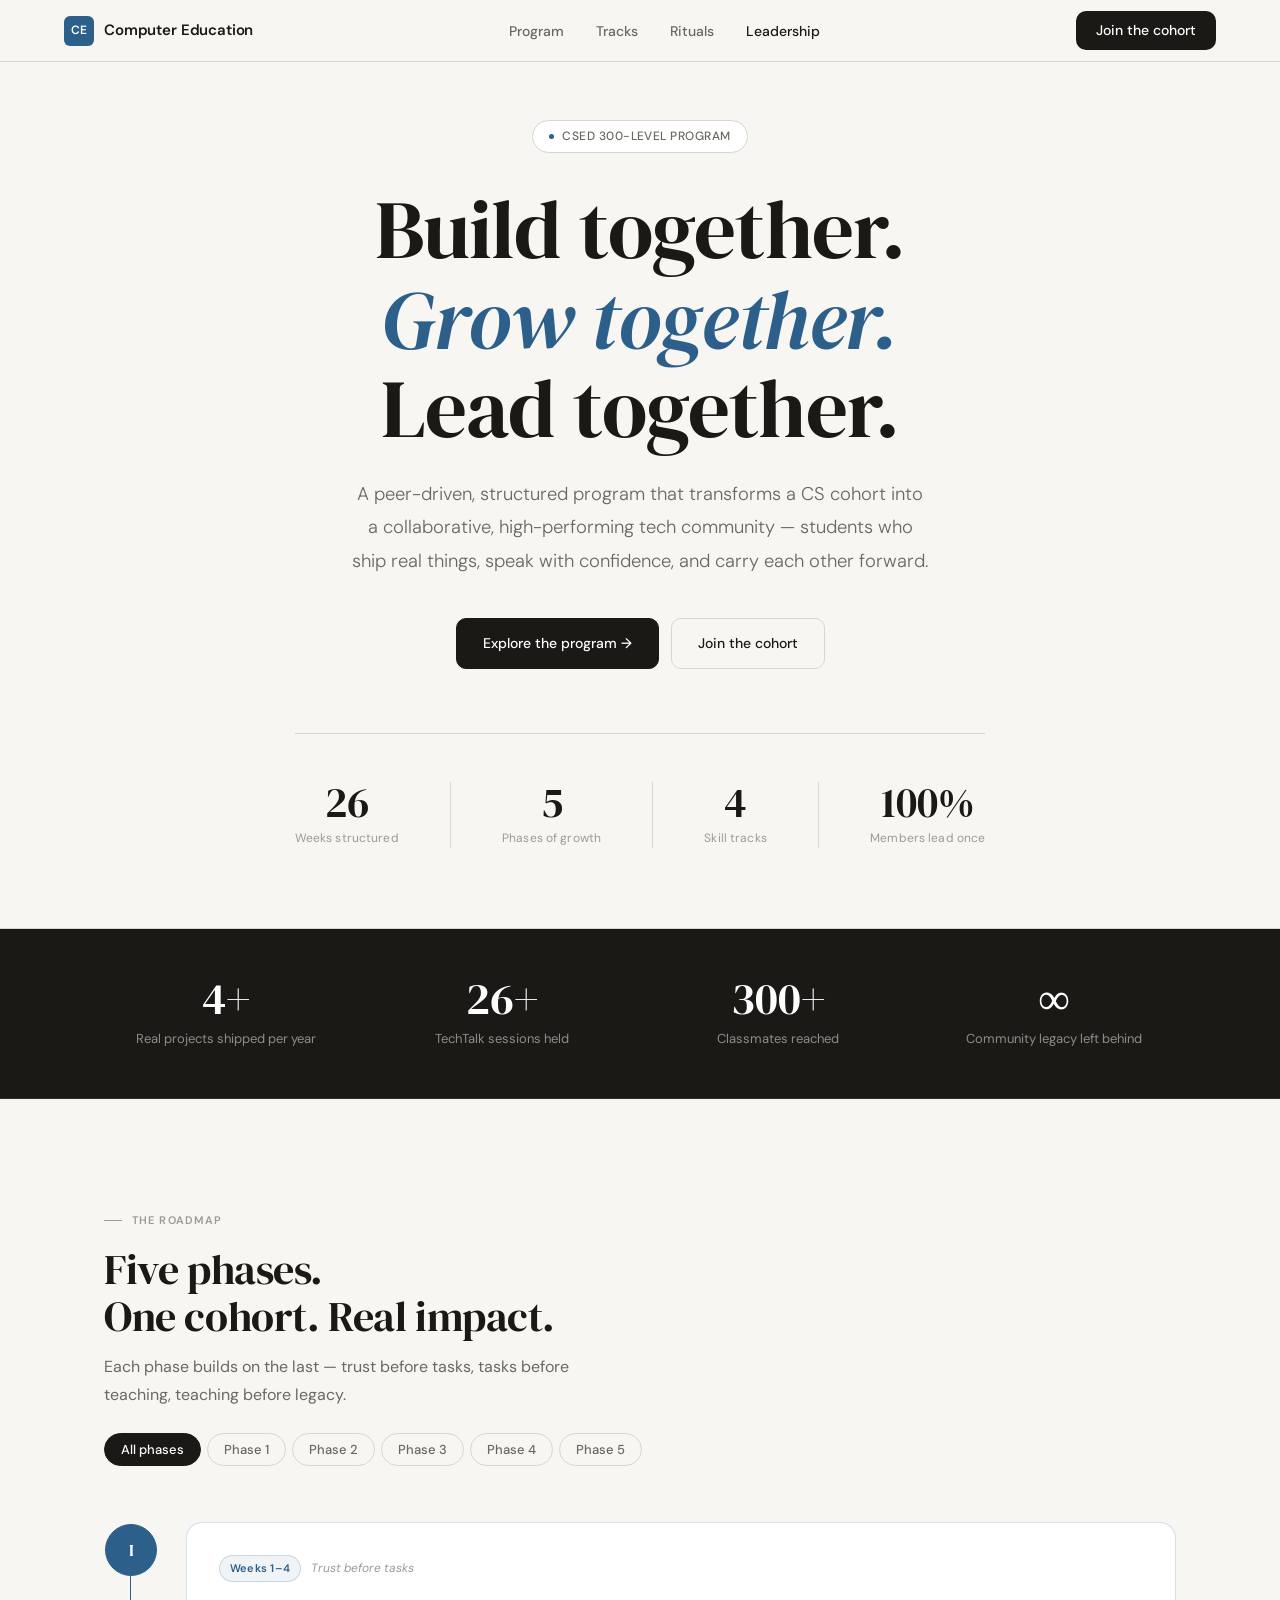
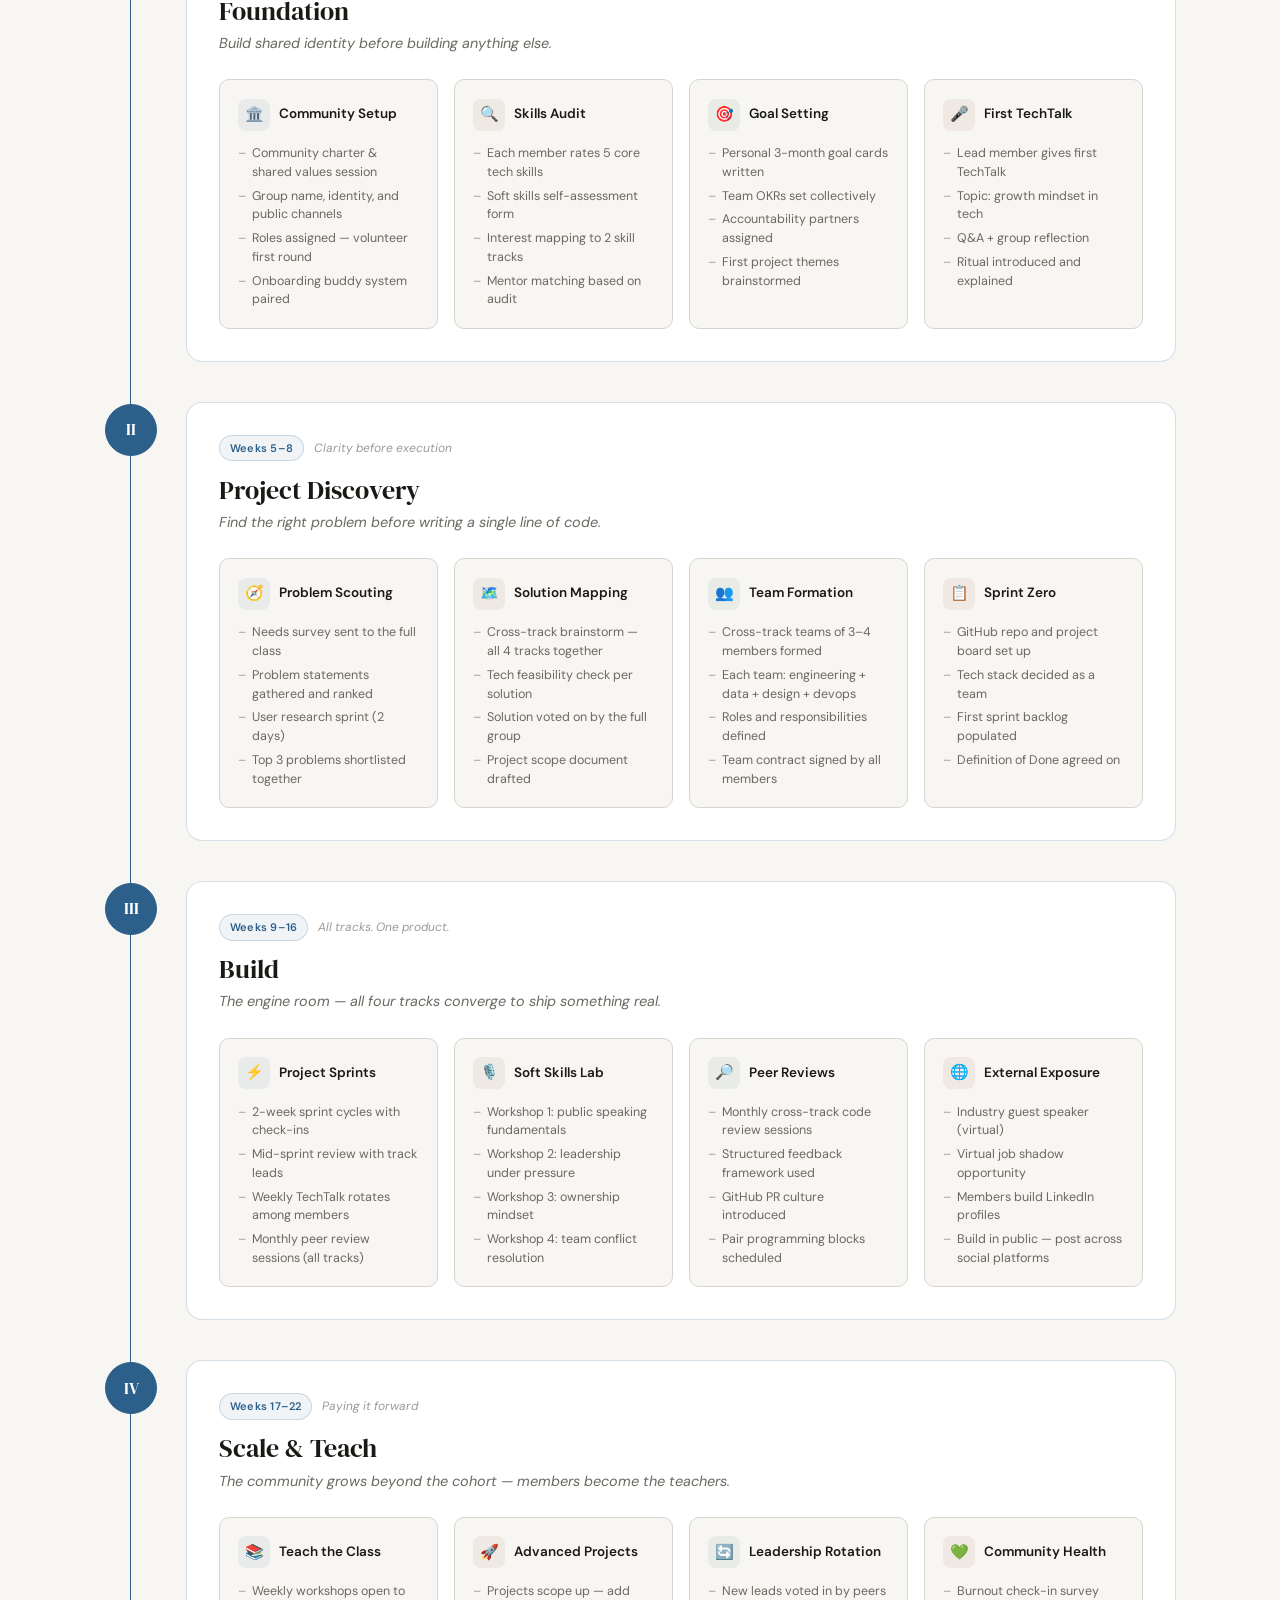
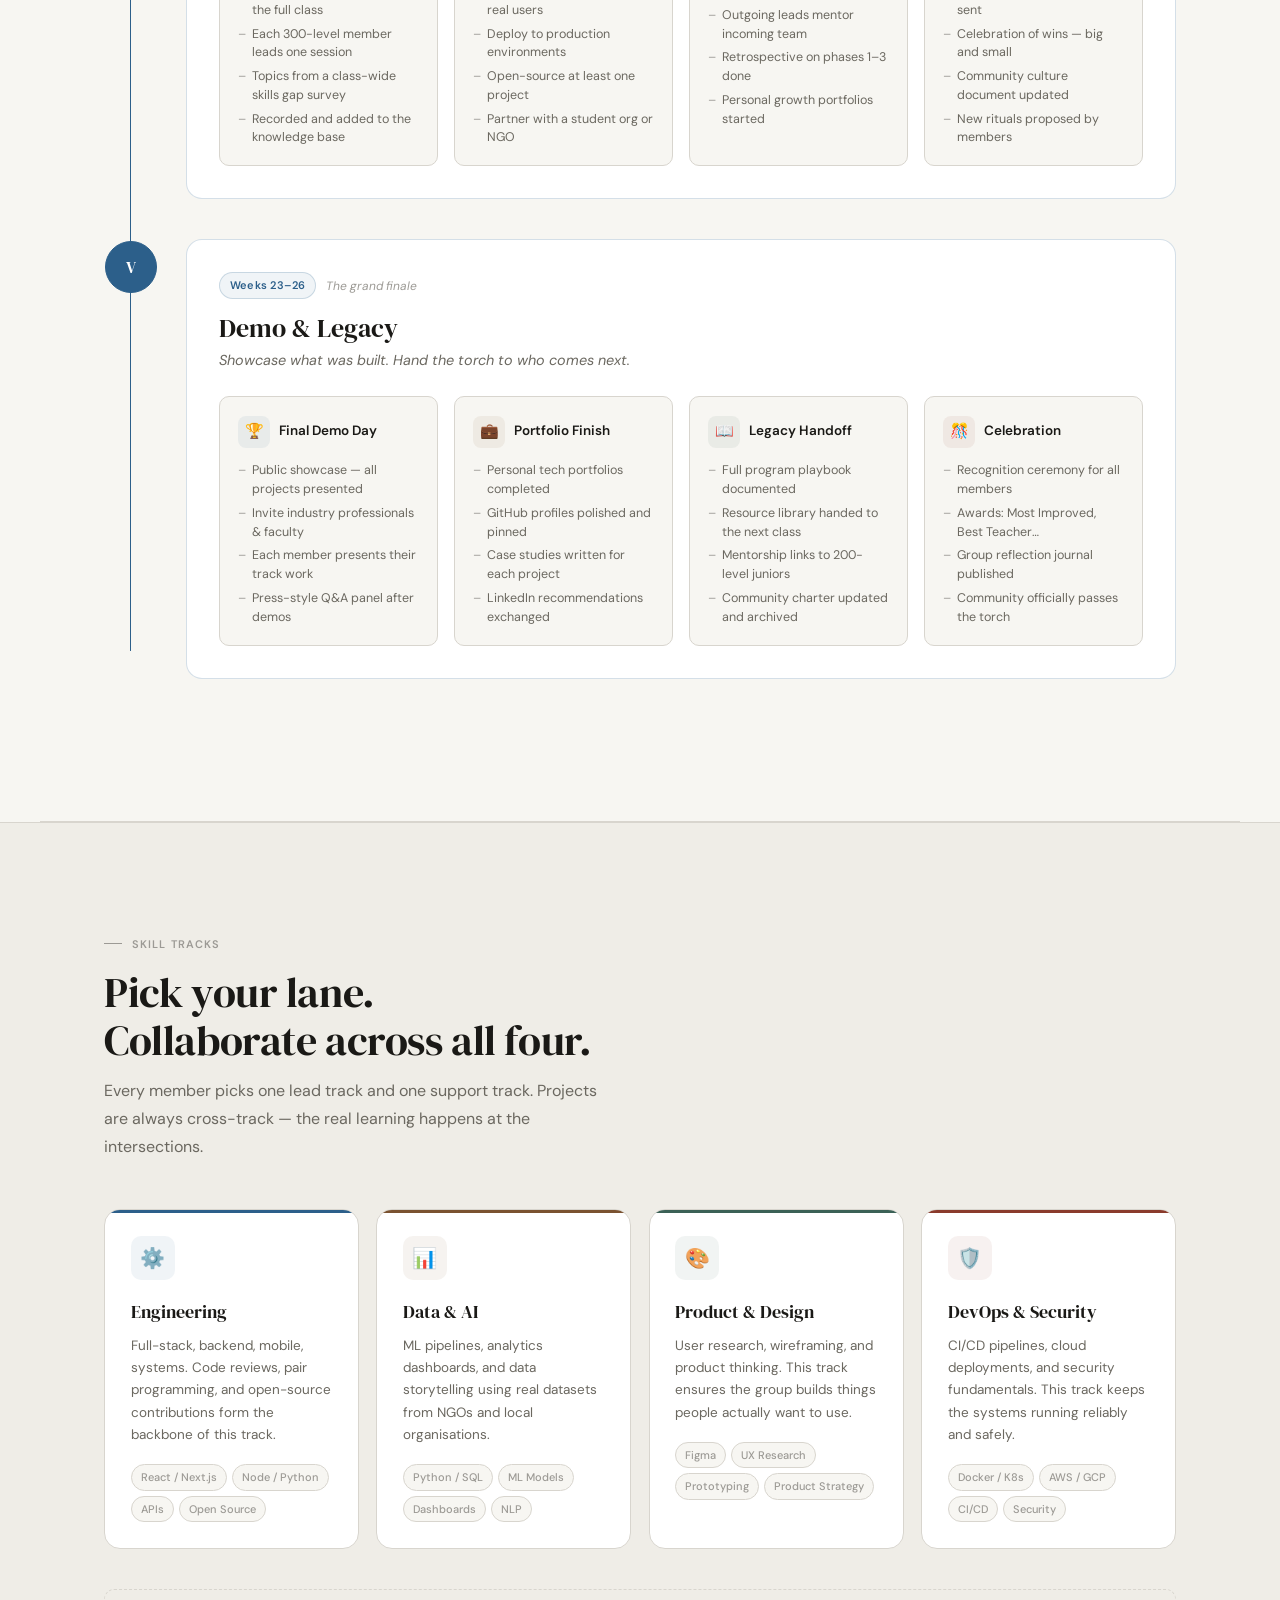
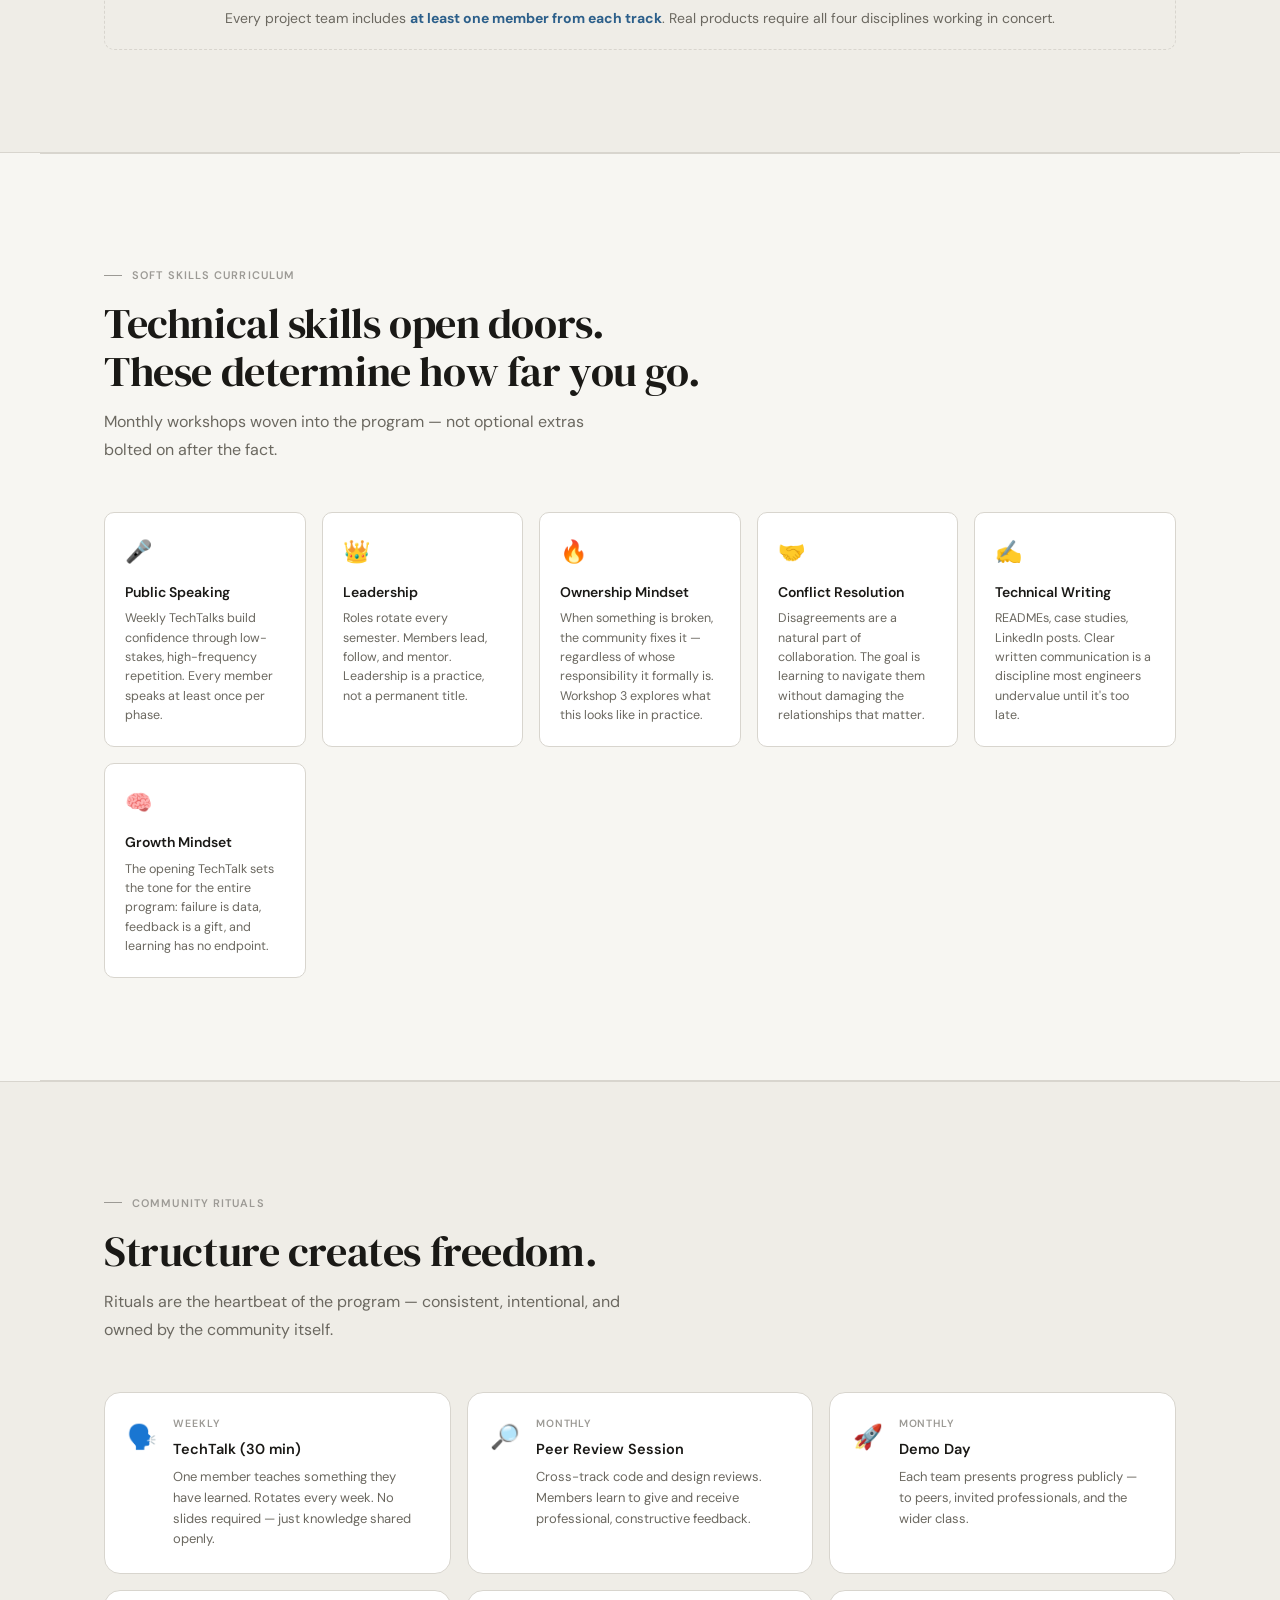
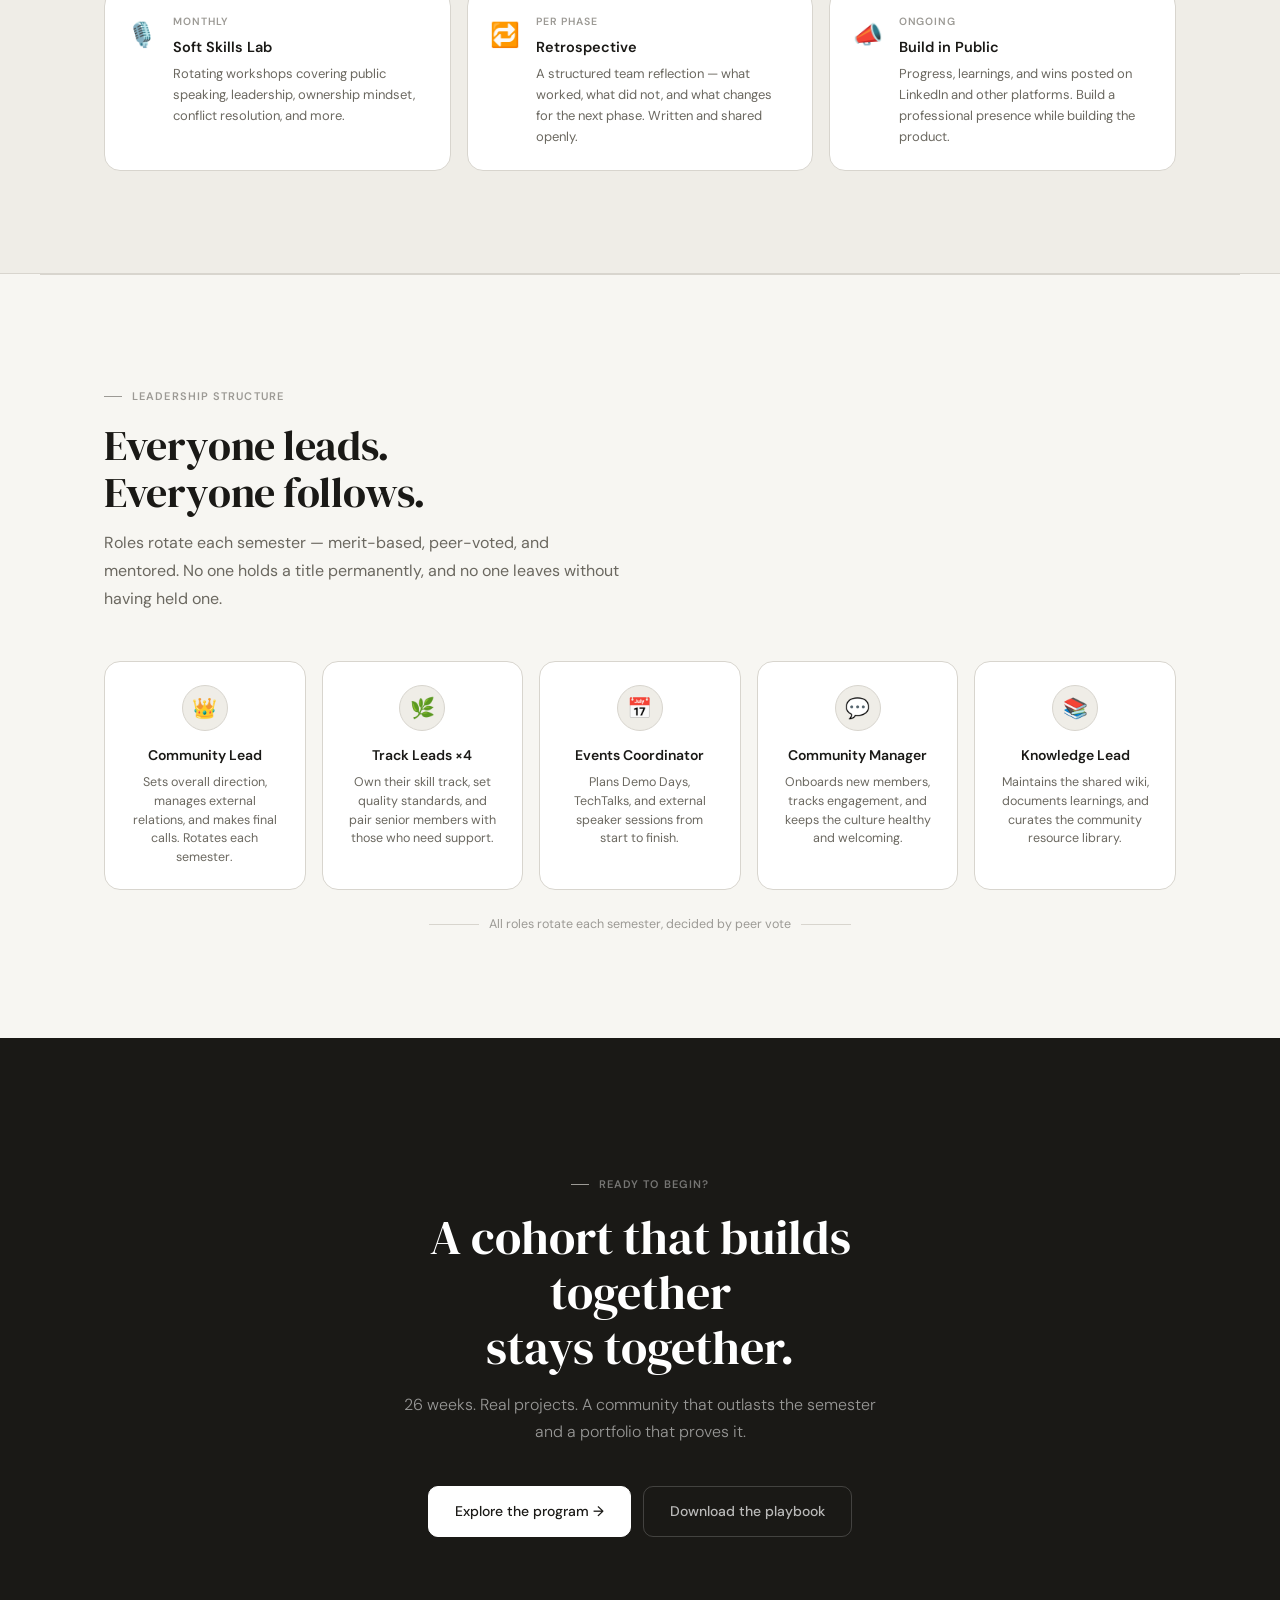
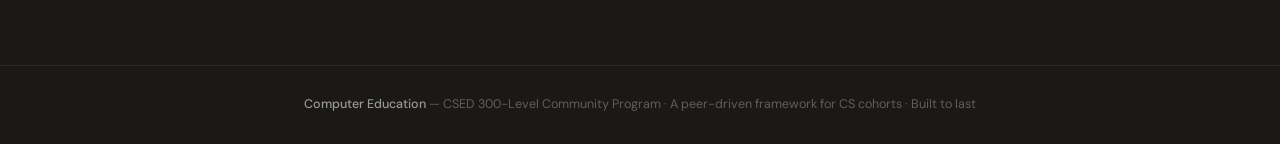
==== index.html @ cc79dbee "Initial Commit" ====
<!DOCTYPE html>
<html lang="en">
<head>
<meta charset="UTF-8"/>
<meta name="viewport" content="width=device-width, initial-scale=1.0"/>
<title>Computer Education — CSED Community Builder Program</title>
<link rel="preconnect" href="https://fonts.googleapis.com"/>
<link rel="preconnect" href="https://fonts.gstatic.com" crossorigin/>
<link href="https://fonts.googleapis.com/css2?family=DM+Sans:ital,wght@0,300;0,400;0,500;0,600;1,300&family=DM+Serif+Display:ital@0;1&display=swap" rel="stylesheet"/>
<style>
  :root {
    --bg:        #F7F6F2;
    --bg-2:      #EFEDE7;
    --bg-3:      #E8E5DE;
    --surface:   #FFFFFF;
    --ink:       #1A1916;
    --ink-2:     #3D3B36;
    --ink-3:     #6B6860;
    --ink-4:     #9C9A95;
    --rule:      #D8D5CE;
    --accent:    #2C5F8A;
    --accent-2:  #1D4268;
    --accent-bg: rgba(44,95,138,0.07);
    --accent-bd: rgba(44,95,138,0.2);
    --warm:      #7A5230;
    --warm-bg:   rgba(122,82,48,0.07);
    --sage:      #3B6156;
    --sage-bg:   rgba(59,97,86,0.07);
    --rust:      #8A3B2C;
    --rust-bg:   rgba(138,59,44,0.07);
    --radius:    10px;
    --radius-lg: 16px;
  }

  *, *::before, *::after { box-sizing: border-box; margin: 0; padding: 0; }
  html { scroll-behavior: smooth; }

  body {
    background: var(--bg);
    color: var(--ink);
    font-family: 'DM Sans', sans-serif;
    font-size: 16px;
    line-height: 1.7;
    -webkit-font-smoothing: antialiased;
    overflow-x: hidden;
  }

  h1,h2,h3,h4 { font-family: 'DM Serif Display', serif; font-weight: 400; line-height: 1.15; }

  /* ─── NAV ─── */
  nav {
    position: fixed;
    top: 0; left: 0; right: 0;
    z-index: 100;
    background: rgba(247,246,242,0.92);
    backdrop-filter: blur(12px);
    -webkit-backdrop-filter: blur(12px);
    border-bottom: 1px solid var(--rule);
    padding: 0 clamp(1.5rem,5vw,4rem);
    height: 62px;
    display: flex;
    align-items: center;
    justify-content: space-between;
  }

  .nav-logo {
    display: flex;
    align-items: center;
    gap: 10px;
    text-decoration: none;
  }

  .nav-logo-mark {
    width: 30px; height: 30px;
    background: var(--accent);
    border-radius: 6px;
    display: flex;
    align-items: center;
    justify-content: center;
    font-family: 'DM Sans', sans-serif;
    font-size: 12px;
    font-weight: 600;
    color: #fff;
    letter-spacing: 0.02em;
  }

  .nav-logo-text {
    font-family: 'DM Sans', sans-serif;
    font-size: 15px;
    font-weight: 600;
    color: var(--ink);
    letter-spacing: -0.01em;
  }

  .nav-links {
    display: flex;
    gap: 2rem;
    list-style: none;
  }

  .nav-links a {
    color: var(--ink-3);
    text-decoration: none;
    font-size: 14px;
    font-weight: 500;
    transition: color 0.15s;
  }

  .nav-links a:hover { color: var(--ink); }

  .nav-cta {
    background: var(--ink);
    color: #fff;
    padding: 8px 20px;
    border-radius: var(--radius);
    font-size: 14px;
    font-weight: 500;
    text-decoration: none;
    transition: background 0.15s;
  }

  .nav-cta:hover { background: var(--accent); }

  .nav-hamburger {
    display: none;
    flex-direction: column;
    gap: 5px;
    cursor: pointer;
    padding: 4px;
  }

  .nav-hamburger span {
    display: block;
    width: 22px;
    height: 1.5px;
    background: var(--ink-3);
    border-radius: 2px;
    transition: all 0.2s;
  }

  /* ─── MOBILE MENU ─── */
  .mobile-menu {
    display: none;
    position: fixed;
    inset: 62px 0 0;
    background: var(--bg);
    z-index: 99;
    padding: 2rem clamp(1.5rem,5vw,4rem);
    flex-direction: column;
    gap: 0;
    border-top: 1px solid var(--rule);
  }

  .mobile-menu.open { display: flex; }

  .mobile-menu a {
    color: var(--ink);
    text-decoration: none;
    font-size: 1.15rem;
    font-weight: 500;
    border-bottom: 1px solid var(--rule);
    padding: 1.1rem 0;
  }

  /* ─── HERO ─── */
  .hero {
    min-height: 100svh;
    display: flex;
    align-items: center;
    justify-content: center;
    padding: 120px clamp(1.5rem,5vw,4rem) 80px;
    border-bottom: 1px solid var(--rule);
    position: relative;
  }

  .hero-inner {
    max-width: 800px;
    text-align: center;
  }

  .hero-eyebrow {
    display: inline-flex;
    align-items: center;
    gap: 8px;
    border: 1px solid var(--rule);
    border-radius: 100px;
    padding: 5px 16px;
    font-size: 12px;
    font-weight: 500;
    color: var(--ink-3);
    margin-bottom: 2rem;
    letter-spacing: 0.04em;
    text-transform: uppercase;
    background: var(--surface);
  }

  .hero-eyebrow-dot {
    width: 5px; height: 5px;
    border-radius: 50%;
    background: var(--accent);
    animation: blink 2.4s ease-in-out infinite;
  }

  @keyframes blink {
    0%,100% { opacity:1; } 50% { opacity:0.3; }
  }

  .hero h1 {
    font-size: clamp(2.8rem,7vw,5.2rem);
    letter-spacing: -0.01em;
    margin-bottom: 1.5rem;
    color: var(--ink);
    line-height: 1.08;
  }

  .hero h1 em {
    font-style: italic;
    color: var(--accent);
  }

  .hero-sub {
    font-size: clamp(1rem,2vw,1.15rem);
    color: var(--ink-3);
    max-width: 580px;
    margin: 0 auto 2.5rem;
    font-weight: 300;
    line-height: 1.8;
  }

  .hero-actions {
    display: flex;
    gap: 12px;
    justify-content: center;
    flex-wrap: wrap;
  }

  .btn-primary {
    background: var(--ink);
    color: #fff;
    padding: 13px 26px;
    border-radius: var(--radius);
    font-size: 14px;
    font-weight: 500;
    text-decoration: none;
    border: 1px solid var(--ink);
    cursor: pointer;
    transition: all 0.15s;
    display: inline-flex;
    align-items: center;
    gap: 6px;
  }

  .btn-primary:hover { background: var(--accent); border-color: var(--accent); }

  .btn-secondary {
    background: transparent;
    color: var(--ink);
    padding: 13px 26px;
    border-radius: var(--radius);
    font-size: 14px;
    font-weight: 500;
    text-decoration: none;
    border: 1px solid var(--rule);
    cursor: pointer;
    transition: all 0.15s;
  }

  .btn-secondary:hover { border-color: var(--ink-3); background: var(--bg-2); }

  .hero-stats {
    display: flex;
    justify-content: center;
    gap: clamp(1.5rem,4vw,3.5rem);
    margin-top: 4rem;
    flex-wrap: wrap;
    padding-top: 3rem;
    border-top: 1px solid var(--rule);
  }

  .hero-stat .num {
    font-family: 'DM Serif Display', serif;
    font-size: clamp(1.8rem,4vw,2.6rem);
    color: var(--ink);
    line-height: 1;
  }

  .hero-stat .lbl {
    font-size: 12px;
    color: var(--ink-4);
    margin-top: 4px;
    letter-spacing: 0.01em;
  }

  .stat-divider {
    width: 1px;
    background: var(--rule);
    align-self: stretch;
  }

  /* ─── METRICS BAND ─── */
  .metrics-strip {
    background: var(--ink);
    border-bottom: 1px solid rgba(255,255,255,0.08);
  }

  .metrics-inner {
    max-width: 1200px;
    margin: 0 auto;
    padding: 3rem clamp(1.5rem,5vw,4rem);
    display: grid;
    grid-template-columns: repeat(auto-fit, minmax(160px,1fr));
    gap: 2rem;
    text-align: center;
  }

  .metric-num {
    font-family: 'DM Serif Display', serif;
    font-size: clamp(2rem,4vw,2.8rem);
    color: #fff;
    line-height: 1;
    margin-bottom: 6px;
  }

  .metric-lbl {
    font-size: 13px;
    color: rgba(255,255,255,0.5);
  }

  /* ─── SECTION ─── */
  section {
    position: relative;
    padding: clamp(4rem,8vw,6.5rem) clamp(1.5rem,5vw,4rem);
    max-width: 1200px;
    margin: 0 auto;
  }

  .section-label {
    display: inline-flex;
    align-items: center;
    gap: 10px;
    font-size: 11px;
    font-weight: 600;
    letter-spacing: 0.1em;
    text-transform: uppercase;
    color: var(--ink-4);
    margin-bottom: 1rem;
  }

  .section-label::before {
    content: '';
    display: block;
    width: 18px;
    height: 1px;
    background: var(--ink-4);
  }

  .section-title {
    font-size: clamp(1.8rem,4vw,2.6rem);
    color: var(--ink);
    margin-bottom: 0.75rem;
    letter-spacing: -0.01em;
  }

  .section-desc {
    font-size: 1rem;
    color: var(--ink-3);
    max-width: 520px;
    line-height: 1.75;
  }

  /* ─── PHASES ─── */
  .phases-header {
    display: flex;
    align-items: flex-end;
    justify-content: space-between;
    flex-wrap: wrap;
    gap: 1.5rem;
    margin-bottom: 3.5rem;
  }

  .phase-tabs {
    display: flex;
    gap: 6px;
    flex-wrap: wrap;
  }

  .phase-tab {
    padding: 7px 16px;
    border-radius: 100px;
    border: 1px solid var(--rule);
    background: transparent;
    color: var(--ink-3);
    font-family: 'DM Sans', sans-serif;
    font-size: 13px;
    font-weight: 500;
    cursor: pointer;
    transition: all 0.15s;
  }

  .phase-tab:hover { border-color: var(--ink-3); color: var(--ink); }

  .phase-tab.active {
    background: var(--ink);
    border-color: var(--ink);
    color: #fff;
  }

  /* Timeline */
  .timeline { position: relative; }

  .timeline-spine {
    position: absolute;
    left: 26px;
    top: 28px;
    bottom: 28px;
    width: 1px;
    background: var(--rule);
  }

  .timeline-spine-fill {
    position: absolute;
    top: 0; left: 0;
    width: 100%;
    background: var(--accent);
    border-radius: 1px;
    transition: height 0.5s ease;
  }

  .phase-block {
    display: grid;
    grid-template-columns: 54px 1fr;
    gap: 0 1.75rem;
    margin-bottom: 2.5rem;
    opacity: 0.35;
    transition: opacity 0.3s;
  }

  .phase-block.active { opacity: 1; }

  .phase-node {
    display: flex;
    flex-direction: column;
    align-items: center;
    padding-top: 2px;
  }

  .phase-dot {
    width: 52px; height: 52px;
    border-radius: 50%;
    background: var(--bg-2);
    border: 1px solid var(--rule);
    display: flex;
    align-items: center;
    justify-content: center;
    font-family: 'DM Serif Display', serif;
    font-size: 16px;
    color: var(--ink-4);
    flex-shrink: 0;
    transition: all 0.3s;
    position: relative;
    z-index: 2;
  }

  .phase-block.active .phase-dot {
    background: var(--accent);
    border-color: var(--accent);
    color: #fff;
  }

  .phase-content {
    background: var(--surface);
    border: 1px solid var(--rule);
    border-radius: var(--radius-lg);
    padding: 2rem;
    transition: border-color 0.2s;
  }

  .phase-block.active .phase-content {
    border-color: var(--accent-bd);
  }

  .phase-meta {
    display: flex;
    align-items: center;
    gap: 10px;
    margin-bottom: 0.85rem;
    flex-wrap: wrap;
  }

  .phase-week-badge {
    font-size: 11px;
    font-weight: 600;
    padding: 3px 10px;
    border-radius: 100px;
    background: var(--accent-bg);
    color: var(--accent);
    border: 1px solid var(--accent-bd);
    letter-spacing: 0.02em;
  }

  .phase-theme {
    font-size: 12px;
    color: var(--ink-4);
    font-style: italic;
  }

  .phase-name {
    font-family: 'DM Serif Display', serif;
    font-size: clamp(1.3rem,3vw,1.65rem);
    color: var(--ink);
    margin-bottom: 0.3rem;
  }

  .phase-tagline {
    font-size: 0.9rem;
    color: var(--ink-3);
    margin-bottom: 1.5rem;
    font-style: italic;
  }

  .pillars-grid {
    display: grid;
    grid-template-columns: repeat(auto-fit, minmax(210px,1fr));
    gap: 1rem;
  }

  .pillar {
    background: var(--bg);
    border: 1px solid var(--rule);
    border-radius: var(--radius);
    padding: 1.15rem;
    transition: border-color 0.15s;
  }

  .pillar:hover { border-color: var(--ink-4); }

  .pillar-header {
    display: flex;
    align-items: center;
    gap: 9px;
    margin-bottom: 0.85rem;
  }

  .pillar-icon {
    width: 32px; height: 32px;
    border-radius: 8px;
    display: flex;
    align-items: center;
    justify-content: center;
    font-size: 15px;
    flex-shrink: 0;
  }

  .pillar-title {
    font-family: 'DM Sans', sans-serif;
    font-size: 13.5px;
    font-weight: 600;
    color: var(--ink);
  }

  .pillar-list {
    list-style: none;
    display: flex;
    flex-direction: column;
    gap: 5px;
  }

  .pillar-list li {
    font-size: 12.5px;
    color: var(--ink-3);
    padding-left: 14px;
    position: relative;
    line-height: 1.5;
  }

  .pillar-list li::before {
    content: '–';
    position: absolute;
    left: 0;
    color: var(--ink-4);
  }

  /* ─── TRACKS ─── */
  .tracks-bg { background: var(--bg-2); border-top: 1px solid var(--rule); border-bottom: 1px solid var(--rule); }

  .tracks-grid {
    display: grid;
    grid-template-columns: repeat(auto-fit, minmax(240px,1fr));
    gap: 1.1rem;
    margin-top: 3rem;
  }

  .track-card {
    background: var(--surface);
    border: 1px solid var(--rule);
    border-radius: var(--radius-lg);
    padding: 1.6rem;
    transition: transform 0.2s, border-color 0.2s;
    position: relative;
    overflow: hidden;
  }

  .track-card::before {
    content: '';
    position: absolute;
    top: 0; left: 0; right: 0;
    height: 3px;
    border-radius: var(--radius-lg) var(--radius-lg) 0 0;
  }

  .track-card:hover { transform: translateY(-2px); border-color: var(--ink-4); }

  .tc-blue::before  { background: var(--accent); }
  .tc-warm::before  { background: var(--warm); }
  .tc-sage::before  { background: var(--sage); }
  .tc-rust::before  { background: var(--rust); }

  .track-icon-wrap {
    width: 44px; height: 44px;
    border-radius: 10px;
    display: flex;
    align-items: center;
    justify-content: center;
    font-size: 20px;
    margin-bottom: 1.1rem;
  }

  .tc-blue .track-icon-wrap  { background: var(--accent-bg); }
  .tc-warm .track-icon-wrap  { background: var(--warm-bg); }
  .tc-sage .track-icon-wrap  { background: var(--sage-bg); }
  .tc-rust .track-icon-wrap  { background: var(--rust-bg); }

  .track-name {
    font-family: 'DM Serif Display', serif;
    font-size: 18px;
    color: var(--ink);
    margin-bottom: 0.45rem;
  }

  .track-desc {
    font-size: 13.5px;
    color: var(--ink-3);
    line-height: 1.65;
    margin-bottom: 1.1rem;
  }

  .track-tags {
    display: flex;
    flex-wrap: wrap;
    gap: 5px;
  }

  .track-tag {
    font-size: 11px;
    font-weight: 500;
    padding: 3px 9px;
    border-radius: 100px;
    border: 1px solid var(--rule);
    color: var(--ink-4);
    background: var(--bg);
  }

  .track-pick-note {
    text-align: center;
    margin-top: 2.5rem;
    padding: 1.1rem 2rem;
    border: 1px dashed var(--rule);
    border-radius: var(--radius);
    color: var(--ink-3);
    font-size: 14px;
  }

  .track-pick-note strong { color: var(--accent); }

  /* ─── SOFT SKILLS ─── */
  .soft-grid {
    display: grid;
    grid-template-columns: repeat(auto-fit, minmax(200px,1fr));
    gap: 1rem;
    margin-top: 3rem;
  }

  .soft-card {
    border: 1px solid var(--rule);
    border-radius: var(--radius);
    padding: 1.25rem;
    background: var(--surface);
    transition: border-color 0.15s;
  }

  .soft-card:hover { border-color: var(--ink-4); }

  .soft-icon {
    font-size: 22px;
    margin-bottom: 10px;
  }

  .soft-name {
    font-family: 'DM Sans', sans-serif;
    font-size: 14px;
    font-weight: 600;
    color: var(--ink);
    margin-bottom: 5px;
  }

  .soft-desc {
    font-size: 12.5px;
    color: var(--ink-3);
    line-height: 1.55;
  }

  /* ─── RITUALS ─── */
  .rituals-bg { background: var(--bg-2); border-top: 1px solid var(--rule); border-bottom: 1px solid var(--rule); }

  .rituals-grid {
    display: grid;
    grid-template-columns: repeat(auto-fit, minmax(270px,1fr));
    gap: 1rem;
    margin-top: 3rem;
  }

  .ritual-card {
    background: var(--surface);
    border: 1px solid var(--rule);
    border-radius: var(--radius-lg);
    padding: 1.4rem;
    display: flex;
    gap: 1rem;
    transition: border-color 0.15s;
  }

  .ritual-card:hover { border-color: var(--ink-4); }

  .ritual-icon {
    font-size: 24px;
    flex-shrink: 0;
    margin-top: 2px;
  }

  .ritual-freq {
    font-size: 10.5px;
    font-weight: 600;
    letter-spacing: 0.08em;
    text-transform: uppercase;
    margin-bottom: 4px;
    color: var(--ink-4);
  }

  .ritual-name {
    font-family: 'DM Sans', sans-serif;
    font-size: 14.5px;
    font-weight: 600;
    color: var(--ink);
    margin-bottom: 5px;
  }

  .ritual-desc {
    font-size: 13px;
    color: var(--ink-3);
    line-height: 1.6;
  }

  /* ─── ROLES ─── */
  .roles-grid {
    display: grid;
    grid-template-columns: repeat(auto-fit, minmax(190px,1fr));
    gap: 1rem;
    margin-top: 3rem;
  }

  .role-card {
    background: var(--surface);
    border: 1px solid var(--rule);
    border-radius: var(--radius-lg);
    padding: 1.4rem;
    text-align: center;
    transition: border-color 0.15s;
  }

  .role-card:hover { border-color: var(--ink-4); }

  .role-avatar {
    width: 46px; height: 46px;
    border-radius: 50%;
    display: flex;
    align-items: center;
    justify-content: center;
    font-size: 20px;
    margin: 0 auto 0.85rem;
    border: 1px solid var(--rule);
    background: var(--bg-2);
  }

  .role-name {
    font-family: 'DM Sans', sans-serif;
    font-size: 14px;
    font-weight: 600;
    color: var(--ink);
    margin-bottom: 5px;
  }

  .role-desc {
    font-size: 12.5px;
    color: var(--ink-3);
    line-height: 1.5;
  }

  .rotate-note {
    text-align: center;
    margin-top: 1.5rem;
    font-size: 12.5px;
    color: var(--ink-4);
    display: flex;
    align-items: center;
    justify-content: center;
    gap: 10px;
  }

  .rotate-note::before, .rotate-note::after {
    content: '';
    height: 1px;
    width: 50px;
    background: var(--rule);
  }

  /* ─── CTA ─── */
  .cta-section {
    background: var(--ink);
    text-align: center;
    padding: clamp(5rem,10vw,8rem) clamp(1.5rem,5vw,4rem);
  }

  .cta-inner h2 {
    font-family: 'DM Serif Display', serif;
    font-size: clamp(1.8rem,4vw,3rem);
    color: #fff;
    margin-bottom: 1rem;
    max-width: 600px;
    margin-left: auto;
    margin-right: auto;
    line-height: 1.15;
  }

  .cta-inner p {
    font-size: 1rem;
    color: rgba(255,255,255,0.55);
    margin-bottom: 2.5rem;
    max-width: 480px;
    margin-left: auto;
    margin-right: auto;
    font-weight: 300;
  }

  .btn-primary-inv {
    background: #fff;
    color: var(--ink);
    padding: 13px 26px;
    border-radius: var(--radius);
    font-size: 14px;
    font-weight: 500;
    text-decoration: none;
    border: 1px solid #fff;
    cursor: pointer;
    transition: all 0.15s;
    display: inline-flex;
    align-items: center;
    gap: 6px;
  }

  .btn-primary-inv:hover { background: var(--bg-2); border-color: var(--bg-2); }

  .btn-secondary-inv {
    background: transparent;
    color: rgba(255,255,255,0.7);
    padding: 13px 26px;
    border-radius: var(--radius);
    font-size: 14px;
    font-weight: 500;
    text-decoration: none;
    border: 1px solid rgba(255,255,255,0.18);
    cursor: pointer;
    transition: all 0.15s;
  }

  .btn-secondary-inv:hover { border-color: rgba(255,255,255,0.4); color: #fff; }

  .cta-actions {
    display: flex;
    gap: 12px;
    justify-content: center;
    flex-wrap: wrap;
  }

  /* ─── FOOTER ─── */
  footer {
    background: var(--ink);
    border-top: 1px solid rgba(255,255,255,0.08);
    padding: 1.75rem clamp(1.5rem,5vw,4rem);
    text-align: center;
    font-size: 12.5px;
    color: rgba(255,255,255,0.3);
  }

  footer strong { color: rgba(255,255,255,0.55); font-weight: 500; }

  /* ─── DIVIDER ─── */
  .divider {
    max-width: 1200px;
    margin: 0 auto;
    height: 1px;
    background: var(--rule);
  }

  /* ─── REVEAL ─── */
  .reveal {
    opacity: 0;
    transform: translateY(20px);
    transition: opacity 0.55s ease, transform 0.55s ease;
  }

  .reveal.visible { opacity: 1; transform: none; }

  /* ─── RESPONSIVE ─── */
  @media (max-width: 768px) {
    .nav-links, .nav-cta { display: none; }
    .nav-hamburger { display: flex; }

    .phase-block {
      grid-template-columns: 42px 1fr;
      gap: 0 1rem;
    }

    .phase-dot { width: 42px; height: 42px; font-size: 13px; }
    .timeline-spine { left: 21px; }
    .stat-divider { display: none; }
  }

  @media (max-width: 520px) {
    .tracks-grid  { grid-template-columns: 1fr; }
    .rituals-grid { grid-template-columns: 1fr; }
    .roles-grid   { grid-template-columns: 1fr 1fr; }
    .soft-grid    { grid-template-columns: 1fr 1fr; }
    .pillars-grid { grid-template-columns: 1fr; }
  }

  @media (prefers-reduced-motion: reduce) {
    * { animation: none !important; transition: none !important; }
    .reveal { opacity: 1; transform: none; }
  }
</style>
</head>
<body>

<!-- NAV -->
<nav>
  <a href="#" class="nav-logo">
    <div class="nav-logo-mark">CE</div>
    <span class="nav-logo-text">Computer Education</span>
  </a>
  <ul class="nav-links">
    <li><a href="#phases">Program</a></li>
    <li><a href="#tracks">Tracks</a></li>
    <li><a href="#rituals">Rituals</a></li>
    <li><a href="#roles">Leadership</a></li>
  </ul>
  <a href="#cta" class="nav-cta">Join the cohort</a>
  <div class="nav-hamburger" id="hamburger" onclick="toggleMenu()">
    <span></span><span></span><span></span>
  </div>
</nav>

<!-- MOBILE MENU -->
<div class="mobile-menu" id="mobileMenu">
  <a href="#phases" onclick="toggleMenu()">Program Phases</a>
  <a href="#tracks" onclick="toggleMenu()">Skill Tracks</a>
  <a href="#rituals" onclick="toggleMenu()">Rituals</a>
  <a href="#roles" onclick="toggleMenu()">Leadership</a>
  <a href="#cta" onclick="toggleMenu()">Join the cohort</a>
</div>

<!-- HERO -->
<div class="hero">
  <div class="hero-inner">
    <div class="hero-eyebrow">
      <span class="hero-eyebrow-dot"></span>
      CSED 300-Level Program
    </div>
    <h1>Build together.<br/><em>Grow together.</em><br/>Lead together.</h1>
    <p class="hero-sub">A peer-driven, structured program that transforms a CS cohort into a collaborative, high-performing tech community — students who ship real things, speak with confidence, and carry each other forward.</p>
    <div class="hero-actions">
      <a href="#phases" class="btn-primary">Explore the program →</a>
      <a href="#cta" class="btn-secondary">Join the cohort</a>
    </div>
    <div class="hero-stats">
      <div class="hero-stat">
        <div class="num">26</div>
        <div class="lbl">Weeks structured</div>
      </div>
      <div class="stat-divider"></div>
      <div class="hero-stat">
        <div class="num">5</div>
        <div class="lbl">Phases of growth</div>
      </div>
      <div class="stat-divider"></div>
      <div class="hero-stat">
        <div class="num">4</div>
        <div class="lbl">Skill tracks</div>
      </div>
      <div class="stat-divider"></div>
      <div class="hero-stat">
        <div class="num">100%</div>
        <div class="lbl">Members lead once</div>
      </div>
    </div>
  </div>
</div>

<!-- METRICS -->
<div class="metrics-strip reveal">
  <div class="metrics-inner">
    <div><div class="metric-num">4+</div><div class="metric-lbl">Real projects shipped per year</div></div>
    <div><div class="metric-num">26+</div><div class="metric-lbl">TechTalk sessions held</div></div>
    <div><div class="metric-num">300+</div><div class="metric-lbl">Classmates reached</div></div>
    <div><div class="metric-num">∞</div><div class="metric-lbl">Community legacy left behind</div></div>
  </div>
</div>

<!-- PHASES -->
<section id="phases">
  <div class="reveal">
    <div class="phases-header">
      <div>
        <div class="section-label">The roadmap</div>
        <h2 class="section-title">Five phases.<br/>One cohort. Real impact.</h2>
        <p class="section-desc">Each phase builds on the last — trust before tasks, tasks before teaching, teaching before legacy.</p>
      </div>
      <div class="phase-tabs">
        <button class="phase-tab active" onclick="filterPhase('all')">All phases</button>
        <button class="phase-tab" onclick="filterPhase(0)">Phase 1</button>
        <button class="phase-tab" onclick="filterPhase(1)">Phase 2</button>
        <button class="phase-tab" onclick="filterPhase(2)">Phase 3</button>
        <button class="phase-tab" onclick="filterPhase(3)">Phase 4</button>
        <button class="phase-tab" onclick="filterPhase(4)">Phase 5</button>
      </div>
    </div>
  </div>

  <div class="timeline reveal">
    <div class="timeline-spine"><div class="timeline-spine-fill" id="spineFill"></div></div>

    <!-- PHASE 1 -->
    <div class="phase-block active" data-phase="0">
      <div class="phase-node"><div class="phase-dot">I</div></div>
      <div class="phase-content">
        <div class="phase-meta">
          <span class="phase-week-badge">Weeks 1–4</span>
          <span class="phase-theme">Trust before tasks</span>
        </div>
        <h3 class="phase-name">Foundation</h3>
        <p class="phase-tagline">Build shared identity before building anything else.</p>
        <div class="pillars-grid">
          <div class="pillar">
            <div class="pillar-header">
              <div class="pillar-icon" style="background:var(--accent-bg)">🏛️</div>
              <div class="pillar-title">Community Setup</div>
            </div>
            <ul class="pillar-list">
              <li>Community charter &amp; shared values session</li>
              <li>Group name, identity, and public channels</li>
              <li>Roles assigned — volunteer first round</li>
              <li>Onboarding buddy system paired</li>
            </ul>
          </div>
          <div class="pillar">
            <div class="pillar-header">
              <div class="pillar-icon" style="background:var(--warm-bg)">🔍</div>
              <div class="pillar-title">Skills Audit</div>
            </div>
            <ul class="pillar-list">
              <li>Each member rates 5 core tech skills</li>
              <li>Soft skills self-assessment form</li>
              <li>Interest mapping to 2 skill tracks</li>
              <li>Mentor matching based on audit</li>
            </ul>
          </div>
          <div class="pillar">
            <div class="pillar-header">
              <div class="pillar-icon" style="background:var(--sage-bg)">🎯</div>
              <div class="pillar-title">Goal Setting</div>
            </div>
            <ul class="pillar-list">
              <li>Personal 3-month goal cards written</li>
              <li>Team OKRs set collectively</li>
              <li>Accountability partners assigned</li>
              <li>First project themes brainstormed</li>
            </ul>
          </div>
          <div class="pillar">
            <div class="pillar-header">
              <div class="pillar-icon" style="background:var(--rust-bg)">🎤</div>
              <div class="pillar-title">First TechTalk</div>
            </div>
            <ul class="pillar-list">
              <li>Lead member gives first TechTalk</li>
              <li>Topic: growth mindset in tech</li>
              <li>Q&amp;A + group reflection</li>
              <li>Ritual introduced and explained</li>
            </ul>
          </div>
        </div>
      </div>
    </div>

    <!-- PHASE 2 -->
    <div class="phase-block active" data-phase="1">
      <div class="phase-node"><div class="phase-dot">II</div></div>
      <div class="phase-content">
        <div class="phase-meta">
          <span class="phase-week-badge">Weeks 5–8</span>
          <span class="phase-theme">Clarity before execution</span>
        </div>
        <h3 class="phase-name">Project Discovery</h3>
        <p class="phase-tagline">Find the right problem before writing a single line of code.</p>
        <div class="pillars-grid">
          <div class="pillar">
            <div class="pillar-header">
              <div class="pillar-icon" style="background:var(--accent-bg)">🧭</div>
              <div class="pillar-title">Problem Scouting</div>
            </div>
            <ul class="pillar-list">
              <li>Needs survey sent to the full class</li>
              <li>Problem statements gathered and ranked</li>
              <li>User research sprint (2 days)</li>
              <li>Top 3 problems shortlisted together</li>
            </ul>
          </div>
          <div class="pillar">
            <div class="pillar-header">
              <div class="pillar-icon" style="background:var(--warm-bg)">🗺️</div>
              <div class="pillar-title">Solution Mapping</div>
            </div>
            <ul class="pillar-list">
              <li>Cross-track brainstorm — all 4 tracks together</li>
              <li>Tech feasibility check per solution</li>
              <li>Solution voted on by the full group</li>
              <li>Project scope document drafted</li>
            </ul>
          </div>
          <div class="pillar">
            <div class="pillar-header">
              <div class="pillar-icon" style="background:var(--sage-bg)">👥</div>
              <div class="pillar-title">Team Formation</div>
            </div>
            <ul class="pillar-list">
              <li>Cross-track teams of 3–4 members formed</li>
              <li>Each team: engineering + data + design + devops</li>
              <li>Roles and responsibilities defined</li>
              <li>Team contract signed by all members</li>
            </ul>
          </div>
          <div class="pillar">
            <div class="pillar-header">
              <div class="pillar-icon" style="background:var(--rust-bg)">📋</div>
              <div class="pillar-title">Sprint Zero</div>
            </div>
            <ul class="pillar-list">
              <li>GitHub repo and project board set up</li>
              <li>Tech stack decided as a team</li>
              <li>First sprint backlog populated</li>
              <li>Definition of Done agreed on</li>
            </ul>
          </div>
        </div>
      </div>
    </div>

    <!-- PHASE 3 -->
    <div class="phase-block active" data-phase="2">
      <div class="phase-node"><div class="phase-dot">III</div></div>
      <div class="phase-content">
        <div class="phase-meta">
          <span class="phase-week-badge">Weeks 9–16</span>
          <span class="phase-theme">All tracks. One product.</span>
        </div>
        <h3 class="phase-name">Build</h3>
        <p class="phase-tagline">The engine room — all four tracks converge to ship something real.</p>
        <div class="pillars-grid">
          <div class="pillar">
            <div class="pillar-header">
              <div class="pillar-icon" style="background:var(--accent-bg)">⚡</div>
              <div class="pillar-title">Project Sprints</div>
            </div>
            <ul class="pillar-list">
              <li>2-week sprint cycles with check-ins</li>
              <li>Mid-sprint review with track leads</li>
              <li>Weekly TechTalk rotates among members</li>
              <li>Monthly peer review sessions (all tracks)</li>
            </ul>
          </div>
          <div class="pillar">
            <div class="pillar-header">
              <div class="pillar-icon" style="background:var(--warm-bg)">🎙️</div>
              <div class="pillar-title">Soft Skills Lab</div>
            </div>
            <ul class="pillar-list">
              <li>Workshop 1: public speaking fundamentals</li>
              <li>Workshop 2: leadership under pressure</li>
              <li>Workshop 3: ownership mindset</li>
              <li>Workshop 4: team conflict resolution</li>
            </ul>
          </div>
          <div class="pillar">
            <div class="pillar-header">
              <div class="pillar-icon" style="background:var(--sage-bg)">🔎</div>
              <div class="pillar-title">Peer Reviews</div>
            </div>
            <ul class="pillar-list">
              <li>Monthly cross-track code review sessions</li>
              <li>Structured feedback framework used</li>
              <li>GitHub PR culture introduced</li>
              <li>Pair programming blocks scheduled</li>
            </ul>
          </div>
          <div class="pillar">
            <div class="pillar-header">
              <div class="pillar-icon" style="background:var(--rust-bg)">🌐</div>
              <div class="pillar-title">External Exposure</div>
            </div>
            <ul class="pillar-list">
              <li>Industry guest speaker (virtual)</li>
              <li>Virtual job shadow opportunity</li>
              <li>Members build LinkedIn profiles</li>
              <li>Build in public — post across social platforms</li>
            </ul>
          </div>
        </div>
      </div>
    </div>

    <!-- PHASE 4 -->
    <div class="phase-block active" data-phase="3">
      <div class="phase-node"><div class="phase-dot">IV</div></div>
      <div class="phase-content">
        <div class="phase-meta">
          <span class="phase-week-badge">Weeks 17–22</span>
          <span class="phase-theme">Paying it forward</span>
        </div>
        <h3 class="phase-name">Scale & Teach</h3>
        <p class="phase-tagline">The community grows beyond the cohort — members become the teachers.</p>
        <div class="pillars-grid">
          <div class="pillar">
            <div class="pillar-header">
              <div class="pillar-icon" style="background:var(--accent-bg)">📚</div>
              <div class="pillar-title">Teach the Class</div>
            </div>
            <ul class="pillar-list">
              <li>Weekly workshops open to the full class</li>
              <li>Each 300-level member leads one session</li>
              <li>Topics from a class-wide skills gap survey</li>
              <li>Recorded and added to the knowledge base</li>
            </ul>
          </div>
          <div class="pillar">
            <div class="pillar-header">
              <div class="pillar-icon" style="background:var(--warm-bg)">🚀</div>
              <div class="pillar-title">Advanced Projects</div>
            </div>
            <ul class="pillar-list">
              <li>Projects scope up — add real users</li>
              <li>Deploy to production environments</li>
              <li>Open-source at least one project</li>
              <li>Partner with a student org or NGO</li>
            </ul>
          </div>
          <div class="pillar">
            <div class="pillar-header">
              <div class="pillar-icon" style="background:var(--sage-bg)">🔄</div>
              <div class="pillar-title">Leadership Rotation</div>
            </div>
            <ul class="pillar-list">
              <li>New leads voted in by peers</li>
              <li>Outgoing leads mentor incoming team</li>
              <li>Retrospective on phases 1–3 done</li>
              <li>Personal growth portfolios started</li>
            </ul>
          </div>
          <div class="pillar">
            <div class="pillar-header">
              <div class="pillar-icon" style="background:var(--rust-bg)">💚</div>
              <div class="pillar-title">Community Health</div>
            </div>
            <ul class="pillar-list">
              <li>Burnout check-in survey sent</li>
              <li>Celebration of wins — big and small</li>
              <li>Community culture document updated</li>
              <li>New rituals proposed by members</li>
            </ul>
          </div>
        </div>
      </div>
    </div>

    <!-- PHASE 5 -->
    <div class="phase-block active" data-phase="4">
      <div class="phase-node"><div class="phase-dot">V</div></div>
      <div class="phase-content">
        <div class="phase-meta">
          <span class="phase-week-badge">Weeks 23–26</span>
          <span class="phase-theme">The grand finale</span>
        </div>
        <h3 class="phase-name">Demo & Legacy</h3>
        <p class="phase-tagline">Showcase what was built. Hand the torch to who comes next.</p>
        <div class="pillars-grid">
          <div class="pillar">
            <div class="pillar-header">
              <div class="pillar-icon" style="background:var(--accent-bg)">🏆</div>
              <div class="pillar-title">Final Demo Day</div>
            </div>
            <ul class="pillar-list">
              <li>Public showcase — all projects presented</li>
              <li>Invite industry professionals &amp; faculty</li>
              <li>Each member presents their track work</li>
              <li>Press-style Q&amp;A panel after demos</li>
            </ul>
          </div>
          <div class="pillar">
            <div class="pillar-header">
              <div class="pillar-icon" style="background:var(--warm-bg)">💼</div>
              <div class="pillar-title">Portfolio Finish</div>
            </div>
            <ul class="pillar-list">
              <li>Personal tech portfolios completed</li>
              <li>GitHub profiles polished and pinned</li>
              <li>Case studies written for each project</li>
              <li>LinkedIn recommendations exchanged</li>
            </ul>
          </div>
          <div class="pillar">
            <div class="pillar-header">
              <div class="pillar-icon" style="background:var(--sage-bg)">📖</div>
              <div class="pillar-title">Legacy Handoff</div>
            </div>
            <ul class="pillar-list">
              <li>Full program playbook documented</li>
              <li>Resource library handed to the next class</li>
              <li>Mentorship links to 200-level juniors</li>
              <li>Community charter updated and archived</li>
            </ul>
          </div>
          <div class="pillar">
            <div class="pillar-header">
              <div class="pillar-icon" style="background:var(--rust-bg)">🎊</div>
              <div class="pillar-title">Celebration</div>
            </div>
            <ul class="pillar-list">
              <li>Recognition ceremony for all members</li>
              <li>Awards: Most Improved, Best Teacher…</li>
              <li>Group reflection journal published</li>
              <li>Community officially passes the torch</li>
            </ul>
          </div>
        </div>
      </div>
    </div>

  </div>
</section>

<div class="divider"></div>

<!-- TRACKS -->
<div class="tracks-bg">
  <section id="tracks">
    <div class="reveal">
      <div class="section-label">Skill tracks</div>
      <h2 class="section-title">Pick your lane.<br/>Collaborate across all four.</h2>
      <p class="section-desc">Every member picks one lead track and one support track. Projects are always cross-track — the real learning happens at the intersections.</p>
    </div>
    <div class="tracks-grid reveal">
      <div class="track-card tc-blue">
        <div class="track-icon-wrap">⚙️</div>
        <div class="track-name">Engineering</div>
        <p class="track-desc">Full-stack, backend, mobile, systems. Code reviews, pair programming, and open-source contributions form the backbone of this track.</p>
        <div class="track-tags">
          <span class="track-tag">React / Next.js</span>
          <span class="track-tag">Node / Python</span>
          <span class="track-tag">APIs</span>
          <span class="track-tag">Open Source</span>
        </div>
      </div>
      <div class="track-card tc-warm">
        <div class="track-icon-wrap">📊</div>
        <div class="track-name">Data & AI</div>
        <p class="track-desc">ML pipelines, analytics dashboards, and data storytelling using real datasets from NGOs and local organisations.</p>
        <div class="track-tags">
          <span class="track-tag">Python / SQL</span>
          <span class="track-tag">ML Models</span>
          <span class="track-tag">Dashboards</span>
          <span class="track-tag">NLP</span>
        </div>
      </div>
      <div class="track-card tc-sage">
        <div class="track-icon-wrap">🎨</div>
        <div class="track-name">Product & Design</div>
        <p class="track-desc">User research, wireframing, and product thinking. This track ensures the group builds things people actually want to use.</p>
        <div class="track-tags">
          <span class="track-tag">Figma</span>
          <span class="track-tag">UX Research</span>
          <span class="track-tag">Prototyping</span>
          <span class="track-tag">Product Strategy</span>
        </div>
      </div>
      <div class="track-card tc-rust">
        <div class="track-icon-wrap">🛡️</div>
        <div class="track-name">DevOps & Security</div>
        <p class="track-desc">CI/CD pipelines, cloud deployments, and security fundamentals. This track keeps the systems running reliably and safely.</p>
        <div class="track-tags">
          <span class="track-tag">Docker / K8s</span>
          <span class="track-tag">AWS / GCP</span>
          <span class="track-tag">CI/CD</span>
          <span class="track-tag">Security</span>
        </div>
      </div>
    </div>
    <p class="track-pick-note reveal">
      Every project team includes <strong>at least one member from each track</strong>. Real products require all four disciplines working in concert.
    </p>
  </section>
</div>

<div class="divider"></div>

<!-- SOFT SKILLS -->
<section>
  <div class="reveal">
    <div class="section-label">Soft skills curriculum</div>
    <h2 class="section-title">Technical skills open doors.<br/>These determine how far you go.</h2>
    <p class="section-desc">Monthly workshops woven into the program — not optional extras bolted on after the fact.</p>
  </div>
  <div class="soft-grid reveal">
    <div class="soft-card">
      <div class="soft-icon">🎤</div>
      <div class="soft-name">Public Speaking</div>
      <p class="soft-desc">Weekly TechTalks build confidence through low-stakes, high-frequency repetition. Every member speaks at least once per phase.</p>
    </div>
    <div class="soft-card">
      <div class="soft-icon">👑</div>
      <div class="soft-name">Leadership</div>
      <p class="soft-desc">Roles rotate every semester. Members lead, follow, and mentor. Leadership is a practice, not a permanent title.</p>
    </div>
    <div class="soft-card">
      <div class="soft-icon">🔥</div>
      <div class="soft-name">Ownership Mindset</div>
      <p class="soft-desc">When something is broken, the community fixes it — regardless of whose responsibility it formally is. Workshop 3 explores what this looks like in practice.</p>
    </div>
    <div class="soft-card">
      <div class="soft-icon">🤝</div>
      <div class="soft-name">Conflict Resolution</div>
      <p class="soft-desc">Disagreements are a natural part of collaboration. The goal is learning to navigate them without damaging the relationships that matter.</p>
    </div>
    <div class="soft-card">
      <div class="soft-icon">✍️</div>
      <div class="soft-name">Technical Writing</div>
      <p class="soft-desc">READMEs, case studies, LinkedIn posts. Clear written communication is a discipline most engineers undervalue until it's too late.</p>
    </div>
    <div class="soft-card">
      <div class="soft-icon">🧠</div>
      <div class="soft-name">Growth Mindset</div>
      <p class="soft-desc">The opening TechTalk sets the tone for the entire program: failure is data, feedback is a gift, and learning has no endpoint.</p>
    </div>
  </div>
</section>

<div class="divider"></div>

<!-- RITUALS -->
<div class="rituals-bg">
  <section id="rituals">
    <div class="reveal">
      <div class="section-label">Community rituals</div>
      <h2 class="section-title">Structure creates freedom.</h2>
      <p class="section-desc">Rituals are the heartbeat of the program — consistent, intentional, and owned by the community itself.</p>
    </div>
    <div class="rituals-grid reveal">
      <div class="ritual-card">
        <div class="ritual-icon">🗣️</div>
        <div>
          <div class="ritual-freq">Weekly</div>
          <div class="ritual-name">TechTalk (30 min)</div>
          <p class="ritual-desc">One member teaches something they have learned. Rotates every week. No slides required — just knowledge shared openly.</p>
        </div>
      </div>
      <div class="ritual-card">
        <div class="ritual-icon">🔎</div>
        <div>
          <div class="ritual-freq">Monthly</div>
          <div class="ritual-name">Peer Review Session</div>
          <p class="ritual-desc">Cross-track code and design reviews. Members learn to give and receive professional, constructive feedback.</p>
        </div>
      </div>
      <div class="ritual-card">
        <div class="ritual-icon">🚀</div>
        <div>
          <div class="ritual-freq">Monthly</div>
          <div class="ritual-name">Demo Day</div>
          <p class="ritual-desc">Each team presents progress publicly — to peers, invited professionals, and the wider class.</p>
        </div>
      </div>
      <div class="ritual-card">
        <div class="ritual-icon">🎙️</div>
        <div>
          <div class="ritual-freq">Monthly</div>
          <div class="ritual-name">Soft Skills Lab</div>
          <p class="ritual-desc">Rotating workshops covering public speaking, leadership, ownership mindset, conflict resolution, and more.</p>
        </div>
      </div>
      <div class="ritual-card">
        <div class="ritual-icon">🔁</div>
        <div>
          <div class="ritual-freq">Per phase</div>
          <div class="ritual-name">Retrospective</div>
          <p class="ritual-desc">A structured team reflection — what worked, what did not, and what changes for the next phase. Written and shared openly.</p>
        </div>
      </div>
      <div class="ritual-card">
        <div class="ritual-icon">📣</div>
        <div>
          <div class="ritual-freq">Ongoing</div>
          <div class="ritual-name">Build in Public</div>
          <p class="ritual-desc">Progress, learnings, and wins posted on LinkedIn and other platforms. Build a professional presence while building the product.</p>
        </div>
      </div>
    </div>
  </section>
</div>

<div class="divider"></div>

<!-- ROLES -->
<section id="roles">
  <div class="reveal">
    <div class="section-label">Leadership structure</div>
    <h2 class="section-title">Everyone leads.<br/>Everyone follows.</h2>
    <p class="section-desc">Roles rotate each semester — merit-based, peer-voted, and mentored. No one holds a title permanently, and no one leaves without having held one.</p>
  </div>
  <div class="roles-grid reveal">
    <div class="role-card">
      <div class="role-avatar">👑</div>
      <div class="role-name">Community Lead</div>
      <p class="role-desc">Sets overall direction, manages external relations, and makes final calls. Rotates each semester.</p>
    </div>
    <div class="role-card">
      <div class="role-avatar">🌿</div>
      <div class="role-name">Track Leads ×4</div>
      <p class="role-desc">Own their skill track, set quality standards, and pair senior members with those who need support.</p>
    </div>
    <div class="role-card">
      <div class="role-avatar">📅</div>
      <div class="role-name">Events Coordinator</div>
      <p class="role-desc">Plans Demo Days, TechTalks, and external speaker sessions from start to finish.</p>
    </div>
    <div class="role-card">
      <div class="role-avatar">💬</div>
      <div class="role-name">Community Manager</div>
      <p class="role-desc">Onboards new members, tracks engagement, and keeps the culture healthy and welcoming.</p>
    </div>
    <div class="role-card">
      <div class="role-avatar">📚</div>
      <div class="role-name">Knowledge Lead</div>
      <p class="role-desc">Maintains the shared wiki, documents learnings, and curates the community resource library.</p>
    </div>
  </div>
  <p class="rotate-note reveal">All roles rotate each semester, decided by peer vote</p>
</section>

<!-- CTA -->
<div class="cta-section" id="cta">
  <div class="cta-inner reveal">
    <div class="section-label" style="justify-content:center;color:rgba(255,255,255,0.4)">Ready to begin?</div>
    <h2>A cohort that builds together<br/>stays together.</h2>
    <p>26 weeks. Real projects. A community that outlasts the semester and a portfolio that proves it.</p>
    <div class="cta-actions">
      <a href="#phases" class="btn-primary-inv">Explore the program →</a>
      <a href="#" class="btn-secondary-inv">Download the playbook</a>
    </div>
  </div>
</div>

<!-- FOOTER -->
<footer>
  <strong>Computer Education</strong> — CSED 300-Level Community Program · A peer-driven framework for CS cohorts · Built to last
</footer>

<script>
  function toggleMenu() {
    document.getElementById('mobileMenu').classList.toggle('open');
  }

  function filterPhase(idx) {
    document.querySelectorAll('.phase-tab').forEach((t,i) => {
      if(idx === 'all') t.classList.toggle('active', i===0);
      else t.classList.toggle('active', i === idx+1);
    });
    document.querySelectorAll('.phase-block').forEach((b,i) => {
      if(idx === 'all') { b.style.display='grid'; b.classList.add('active'); }
      else { const s=i===idx; b.style.display=s?'grid':'none'; b.classList.toggle('active',s); }
    });
    updateSpine();
  }

  function updateSpine() {
    const blocks = document.querySelectorAll('.phase-block');
    let last = -1;
    let total = 0;
    blocks.forEach((b,i) => { if(b.style.display !== 'none'){ last=i; total++; }});
    const fill = document.getElementById('spineFill');
    if(!fill) return;
    const pct = total === blocks.length ? 100 : ((last+1)/blocks.length*100);
    fill.style.height = pct+'%';
  }

  const revealObs = new IntersectionObserver((entries) => {
    entries.forEach(e => { if(e.isIntersecting){ e.target.classList.add('visible'); revealObs.unobserve(e.target); }});
  }, { threshold: 0.07, rootMargin: '0px 0px -30px 0px' });

  document.querySelectorAll('.reveal').forEach(el => revealObs.observe(el));

  document.addEventListener('DOMContentLoaded', () => {
    setTimeout(() => {
      const fill = document.getElementById('spineFill');
      if(fill) fill.style.height = '100%';
    }, 400);
  });

  const navLinks = document.querySelectorAll('.nav-links a');
  const scrollSpy = new IntersectionObserver((entries) => {
    entries.forEach(e => {
      if(e.isIntersecting) {
        navLinks.forEach(a => a.style.color='');
        const m = document.querySelector(`.nav-links a[href="#${e.target.id}"]`);
        if(m) m.style.color = 'var(--ink)';
      }
    });
  }, { threshold: 0.4 });
  document.querySelectorAll('section[id]').forEach(s => scrollSpy.observe(s));
</script>
</body>
</html>
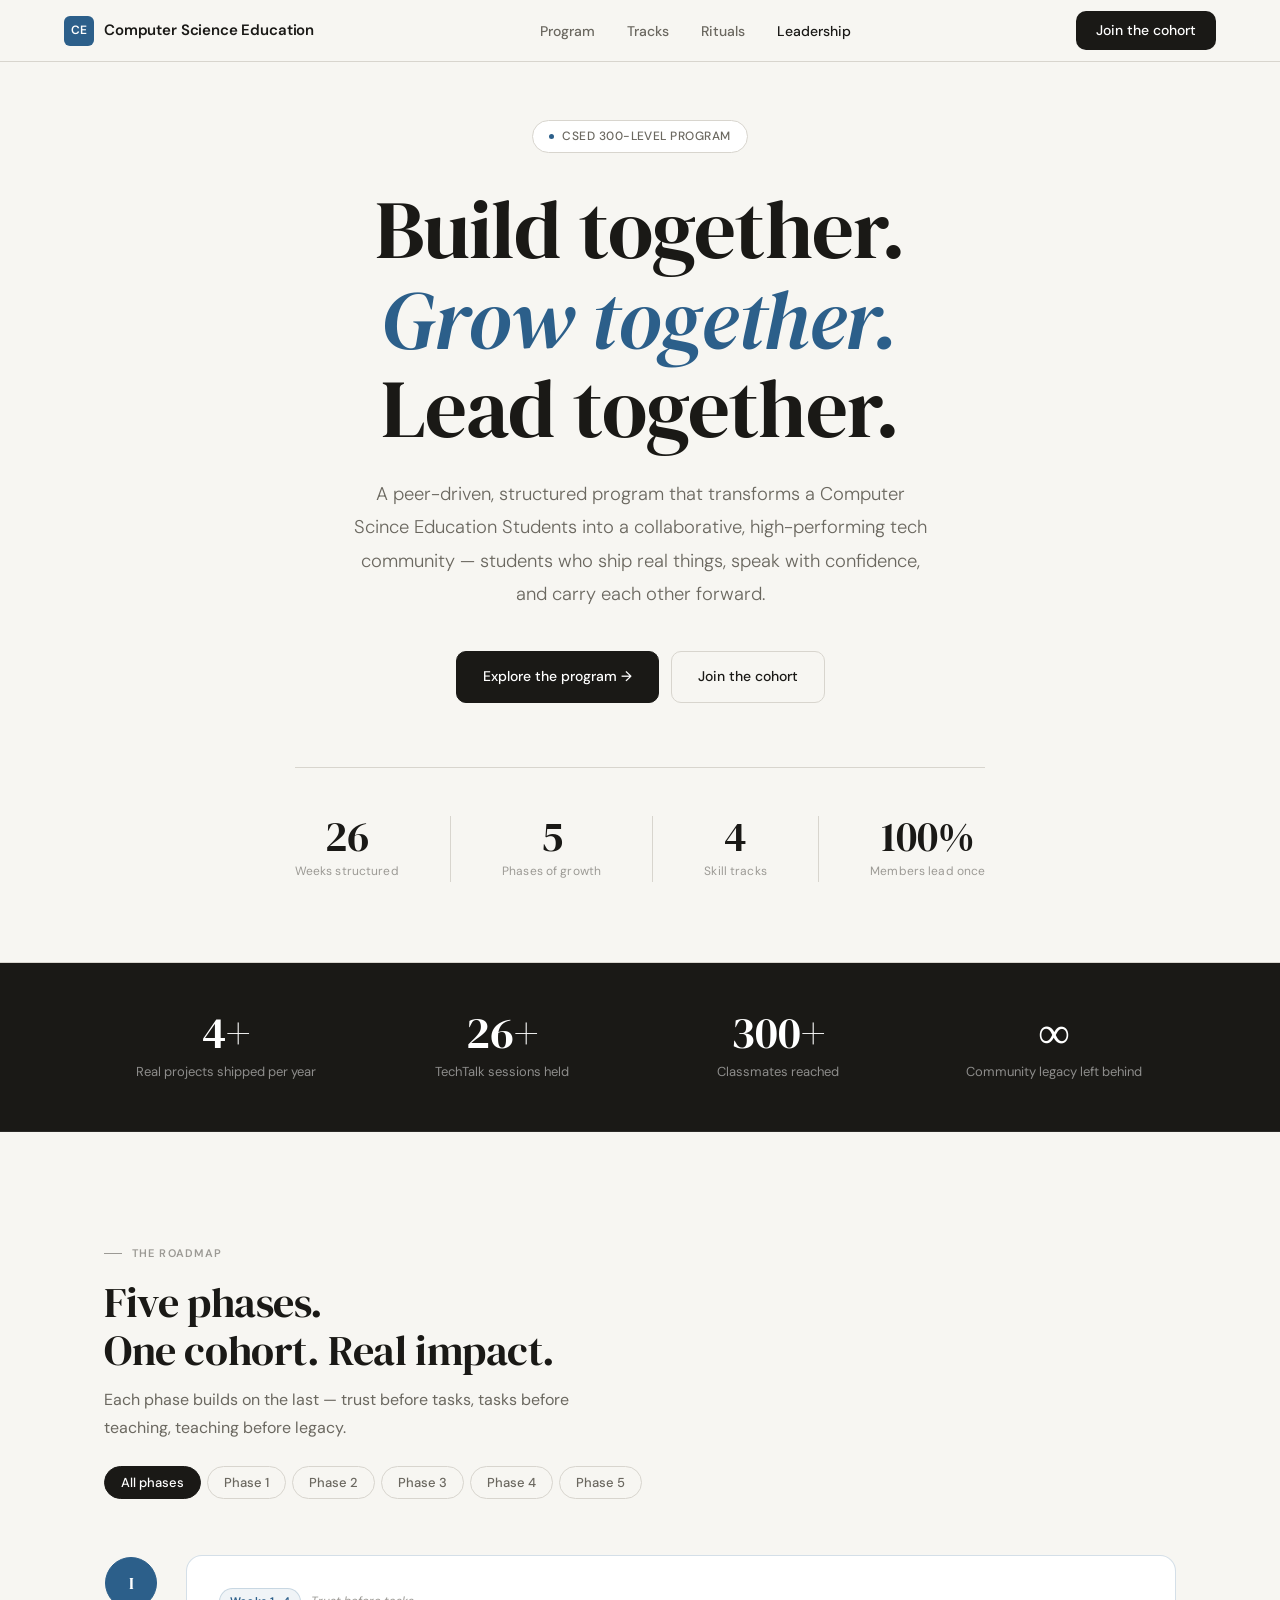
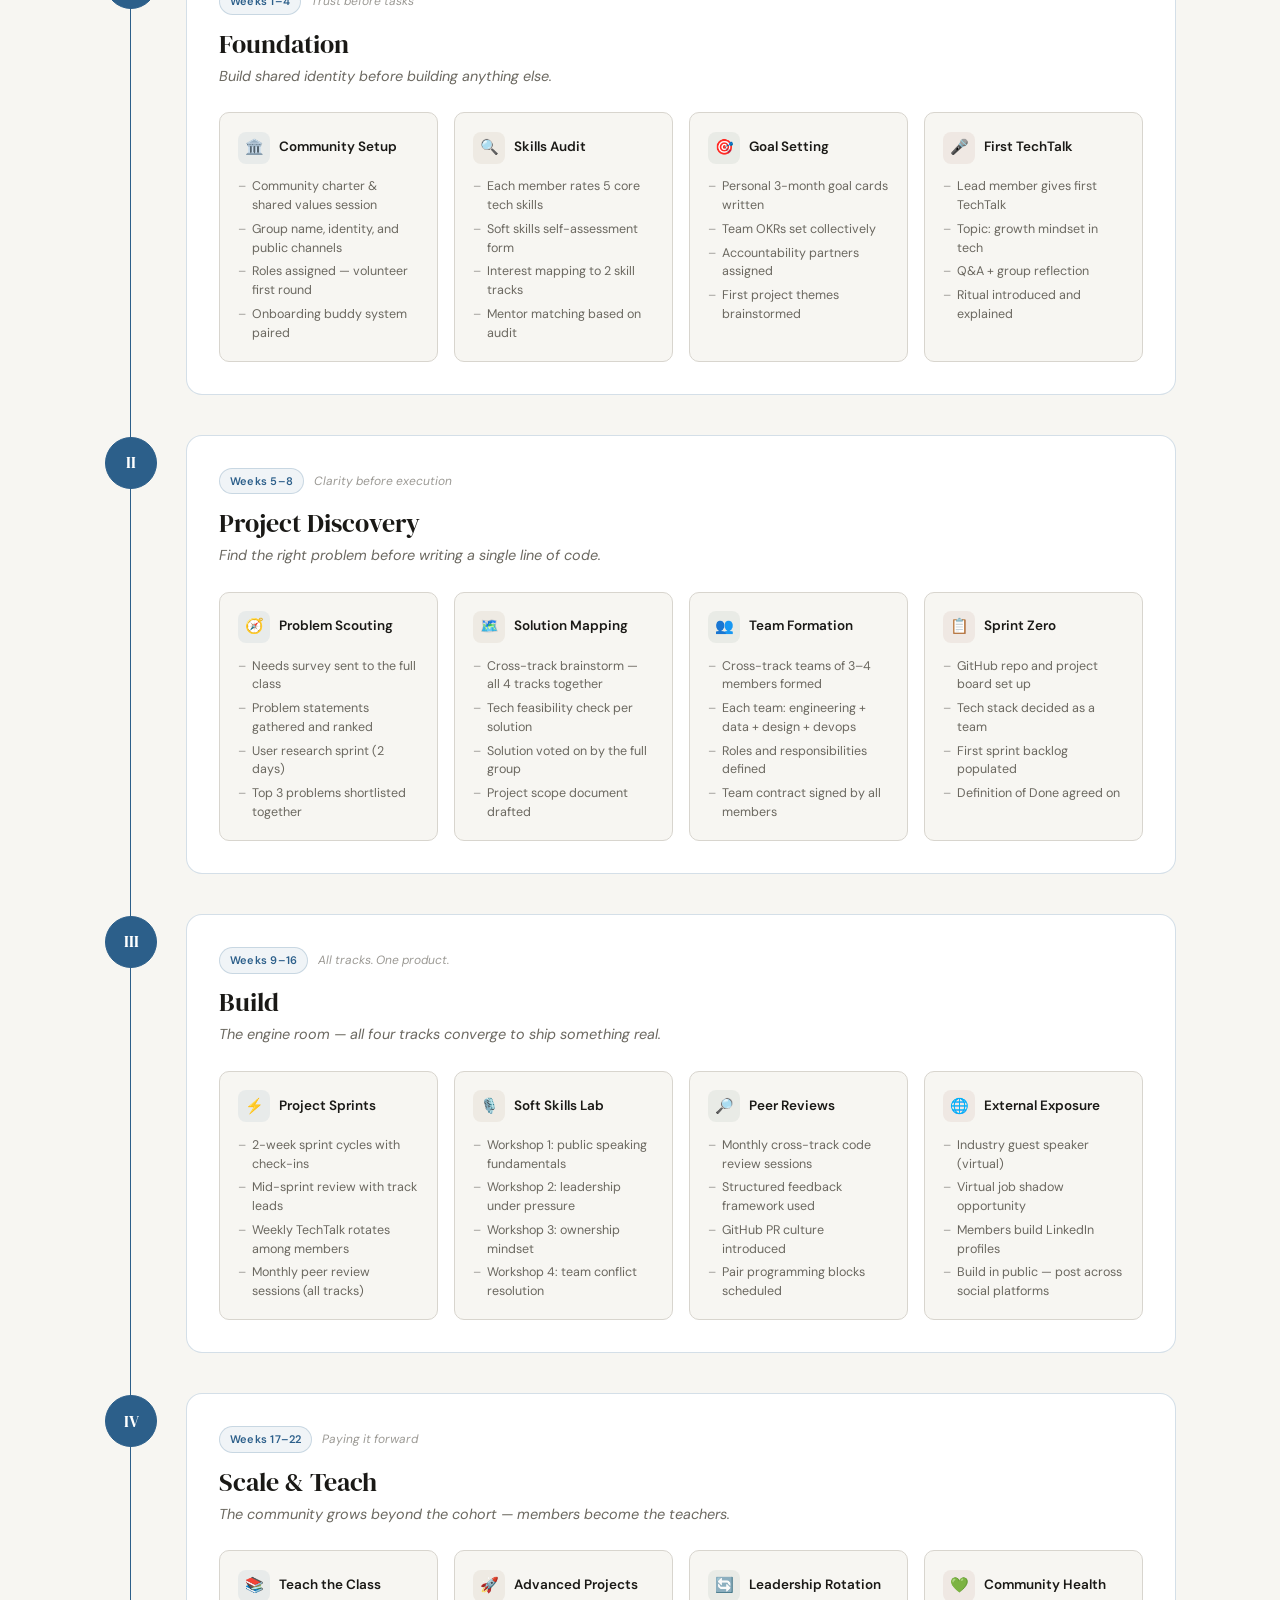
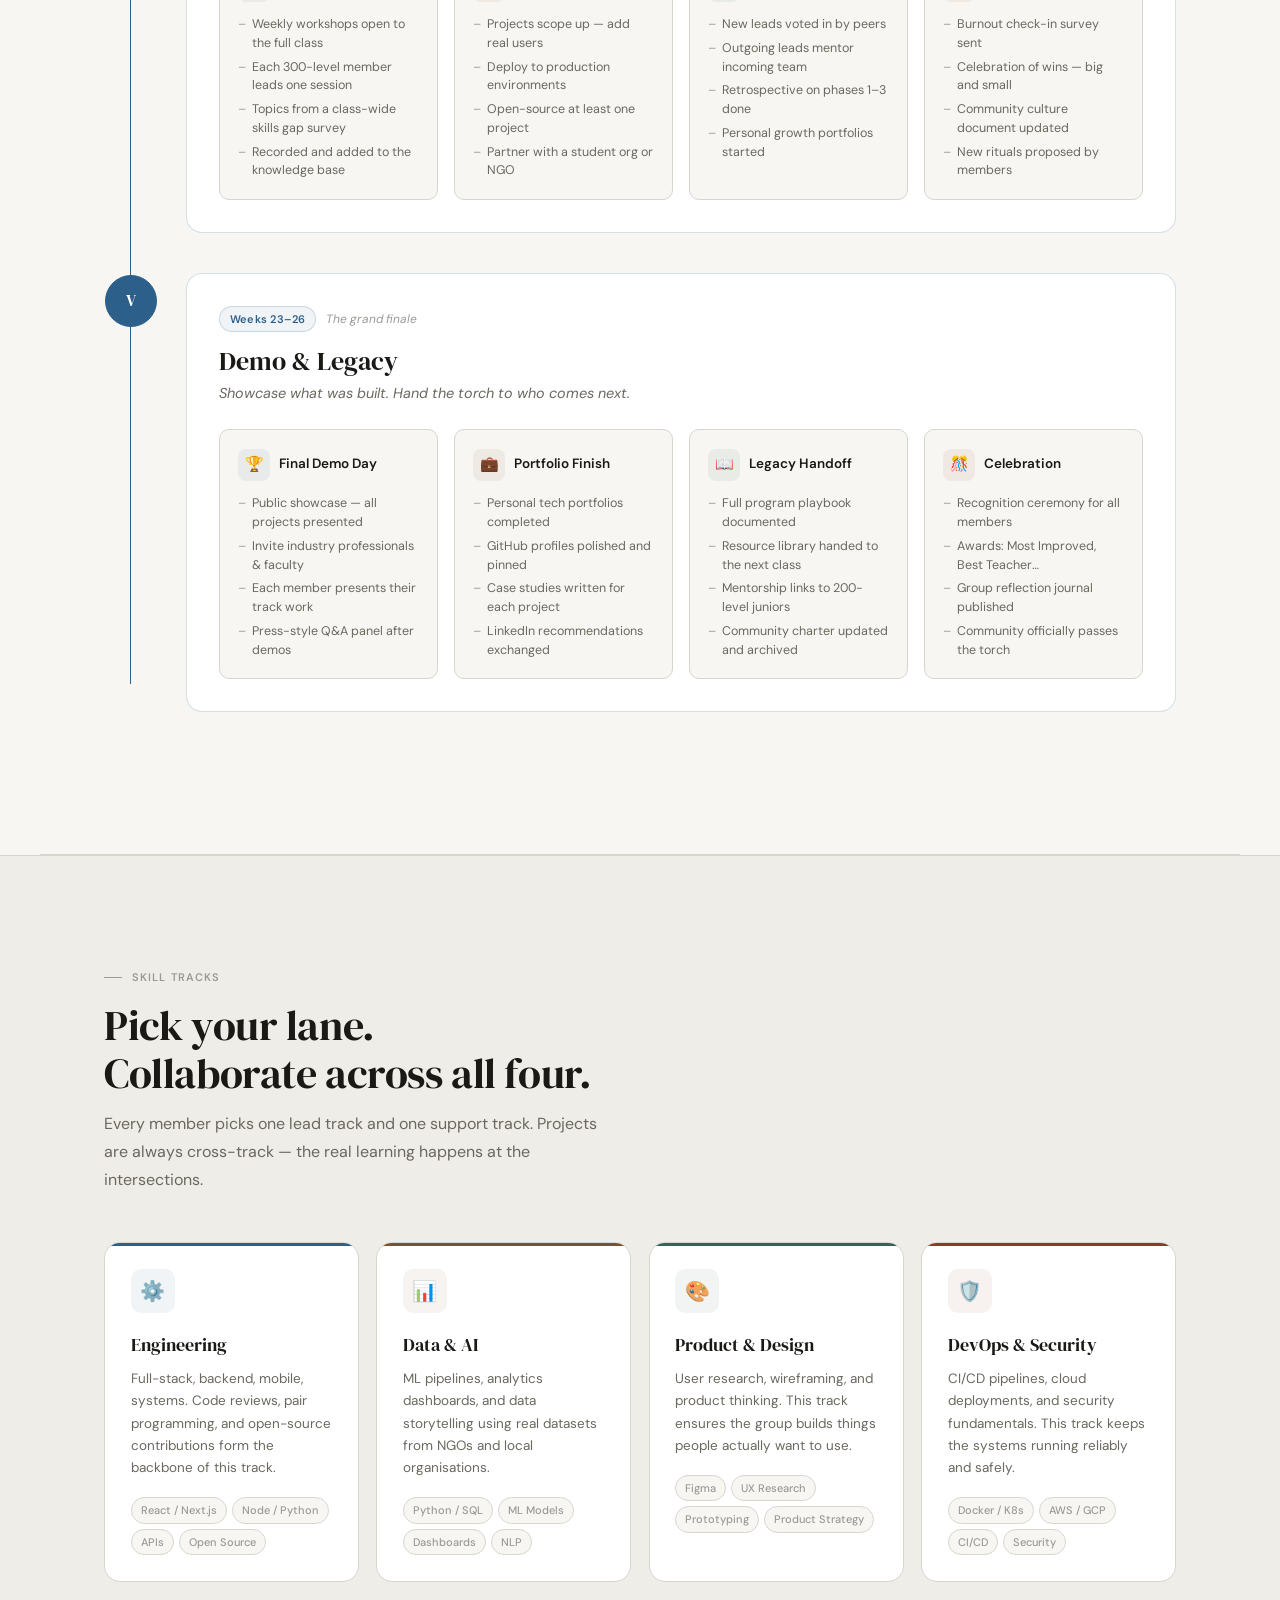
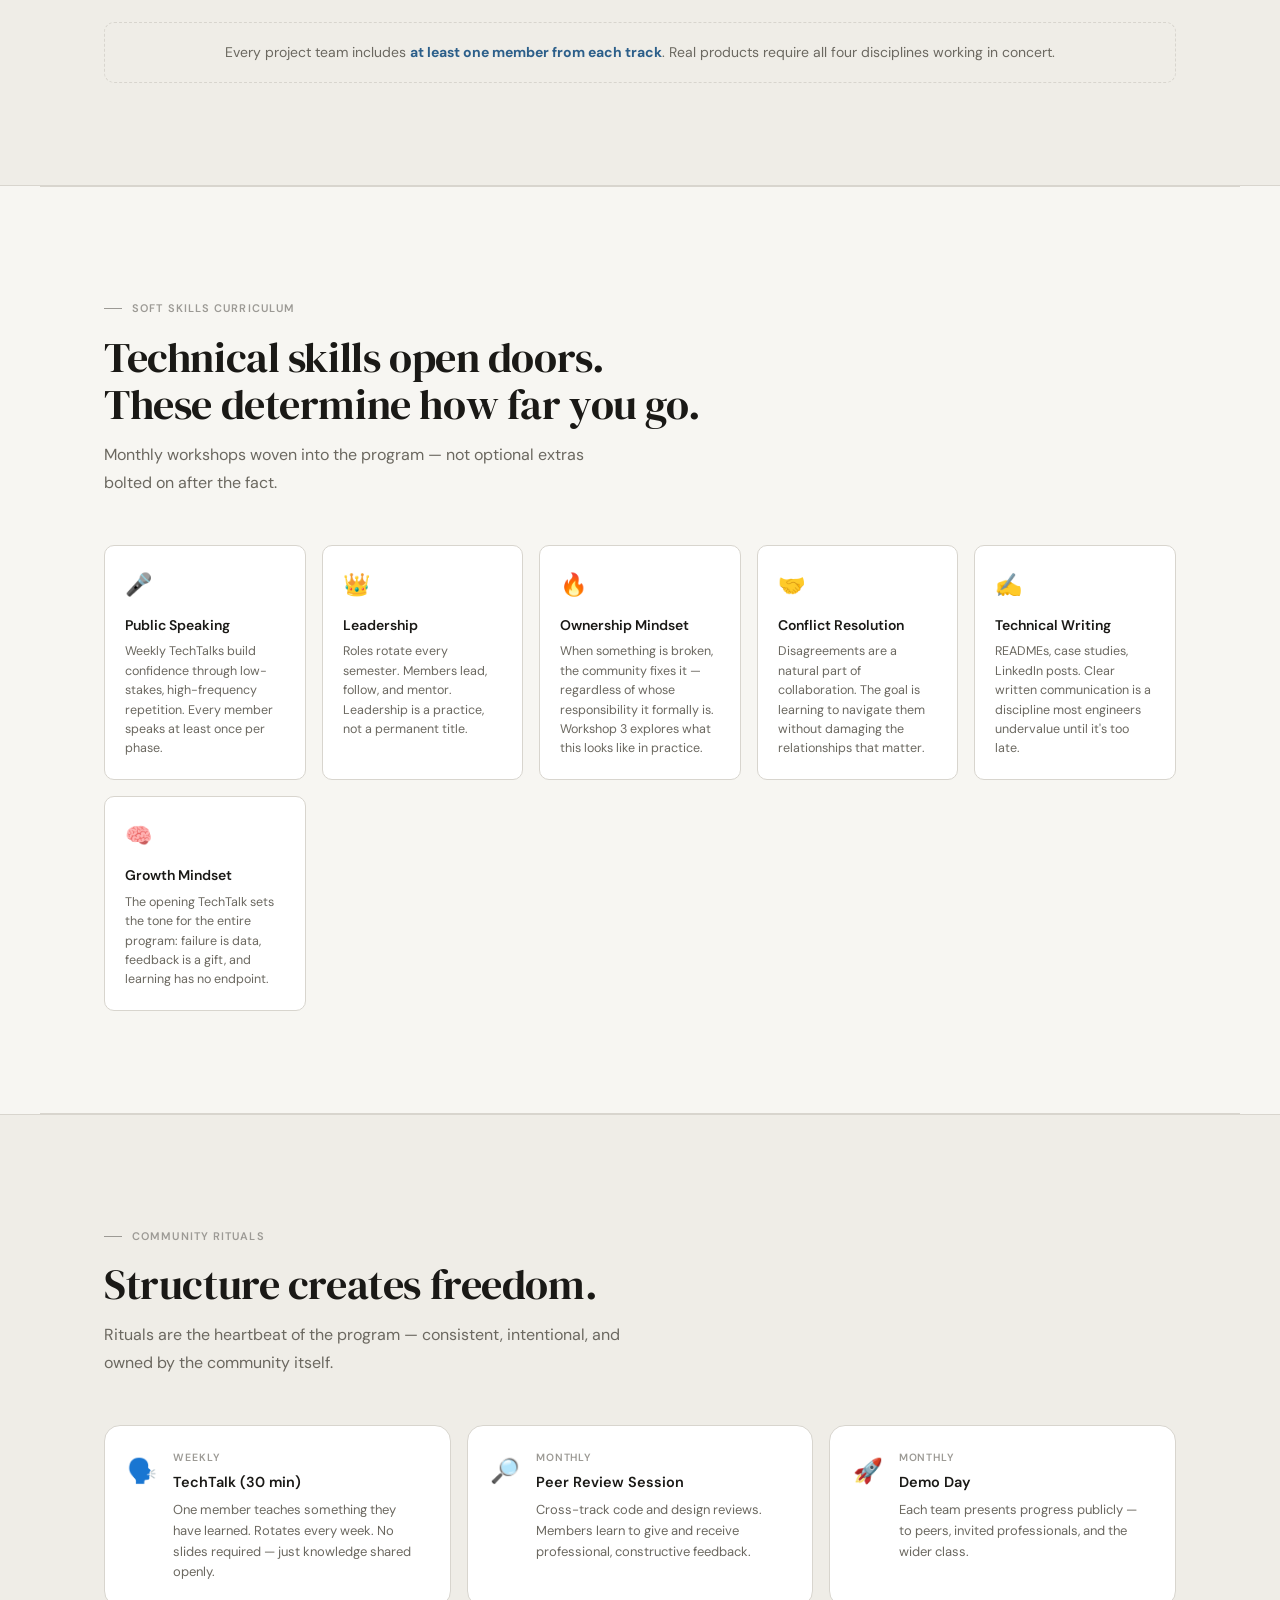
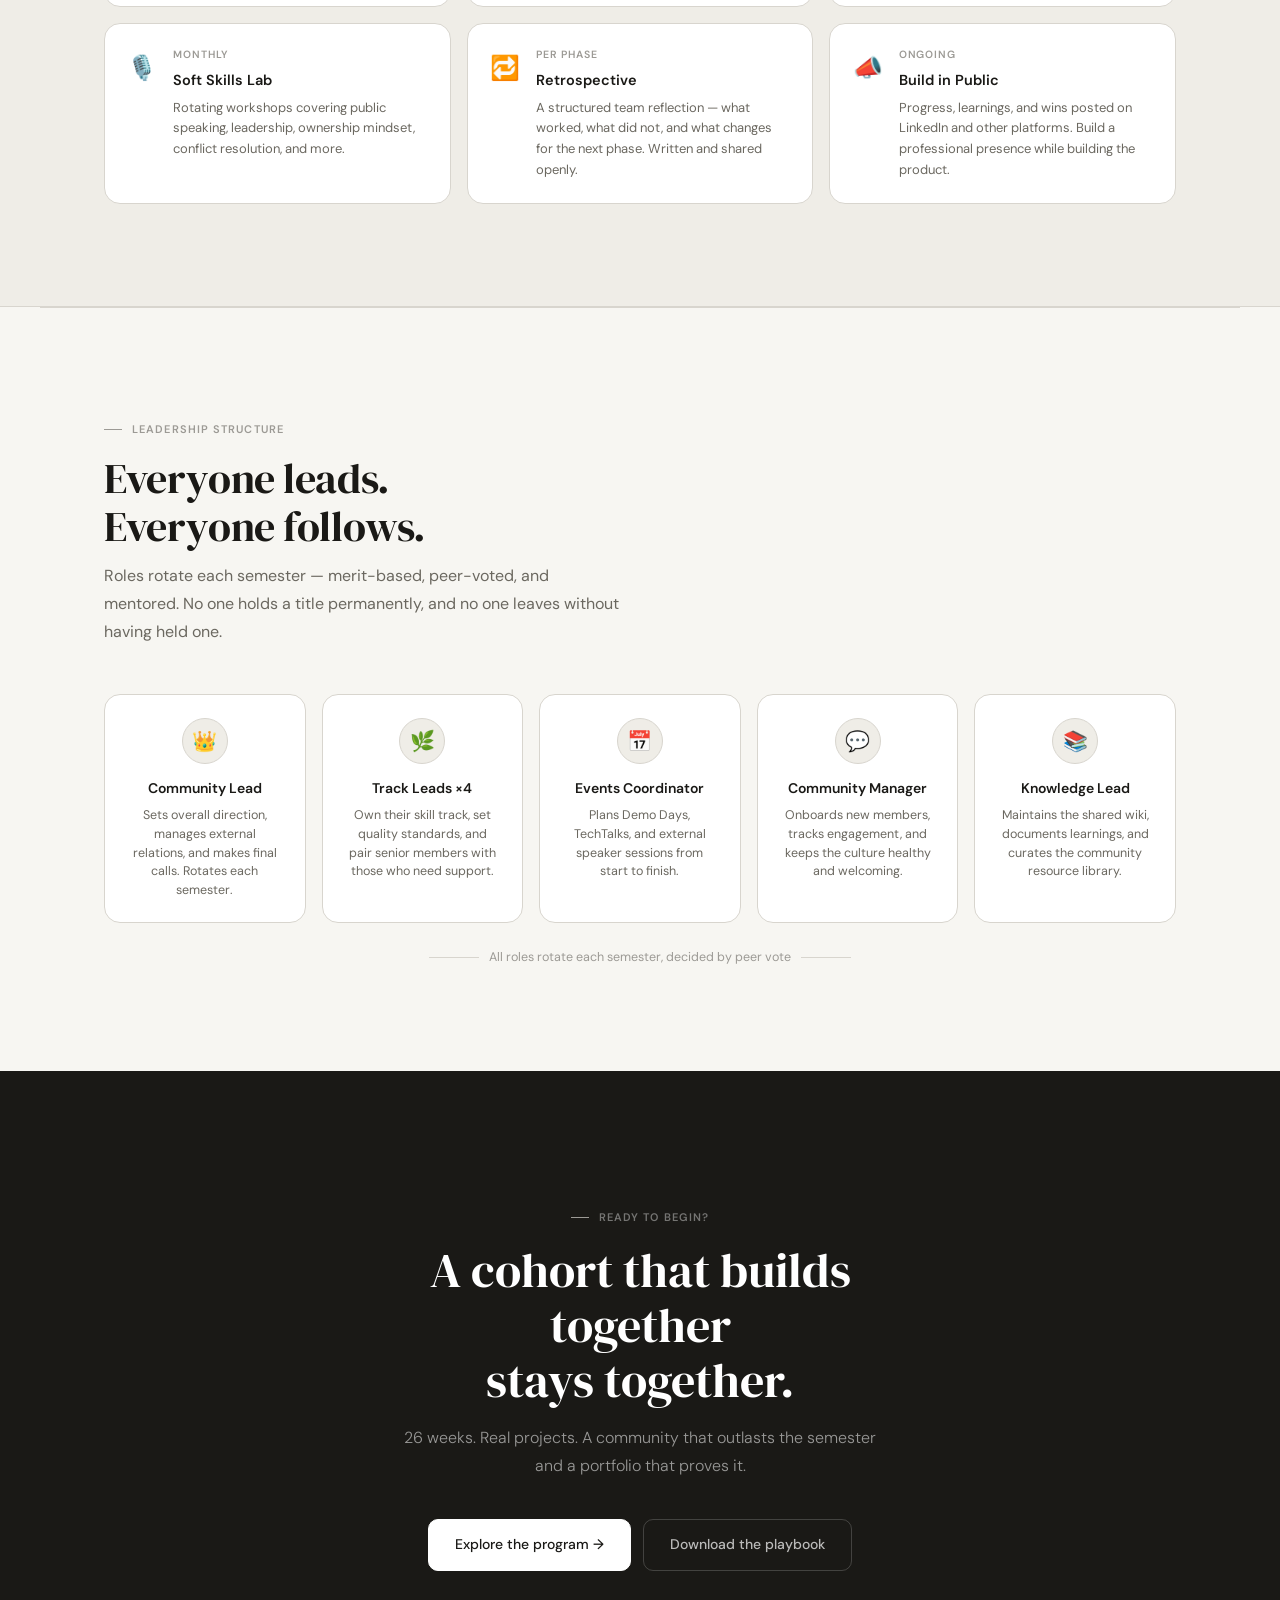
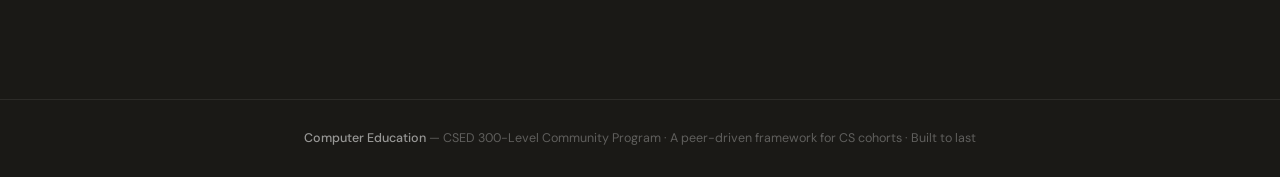
==== commit 66bc936d: "Adding real join link" ====
--- a/index.html
+++ b/index.html
@@ -955,7 +955,7 @@
 <nav>
   <a href="#" class="nav-logo">
     <div class="nav-logo-mark">CE</div>
-    <span class="nav-logo-text">Computer Education</span>
+    <span class="nav-logo-text">Computer Science Education</span>
   </a>
   <ul class="nav-links">
     <li><a href="#phases">Program</a></li>
@@ -986,10 +986,10 @@
       CSED 300-Level Program
     </div>
     <h1>Build together.<br/><em>Grow together.</em><br/>Lead together.</h1>
-    <p class="hero-sub">A peer-driven, structured program that transforms a CS cohort into a collaborative, high-performing tech community — students who ship real things, speak with confidence, and carry each other forward.</p>
+    <p class="hero-sub">A peer-driven, structured program that transforms a Computer Scince Education Students into a collaborative, high-performing tech community — students who ship real things, speak with confidence, and carry each other forward.</p>
     <div class="hero-actions">
       <a href="#phases" class="btn-primary">Explore the program →</a>
-      <a href="#cta" class="btn-secondary">Join the cohort</a>
+      <a href="http://wa.me+2348134209310" class="btn-secondary">Join the cohort</a>
     </div>
     <div class="hero-stats">
       <div class="hero-stat">
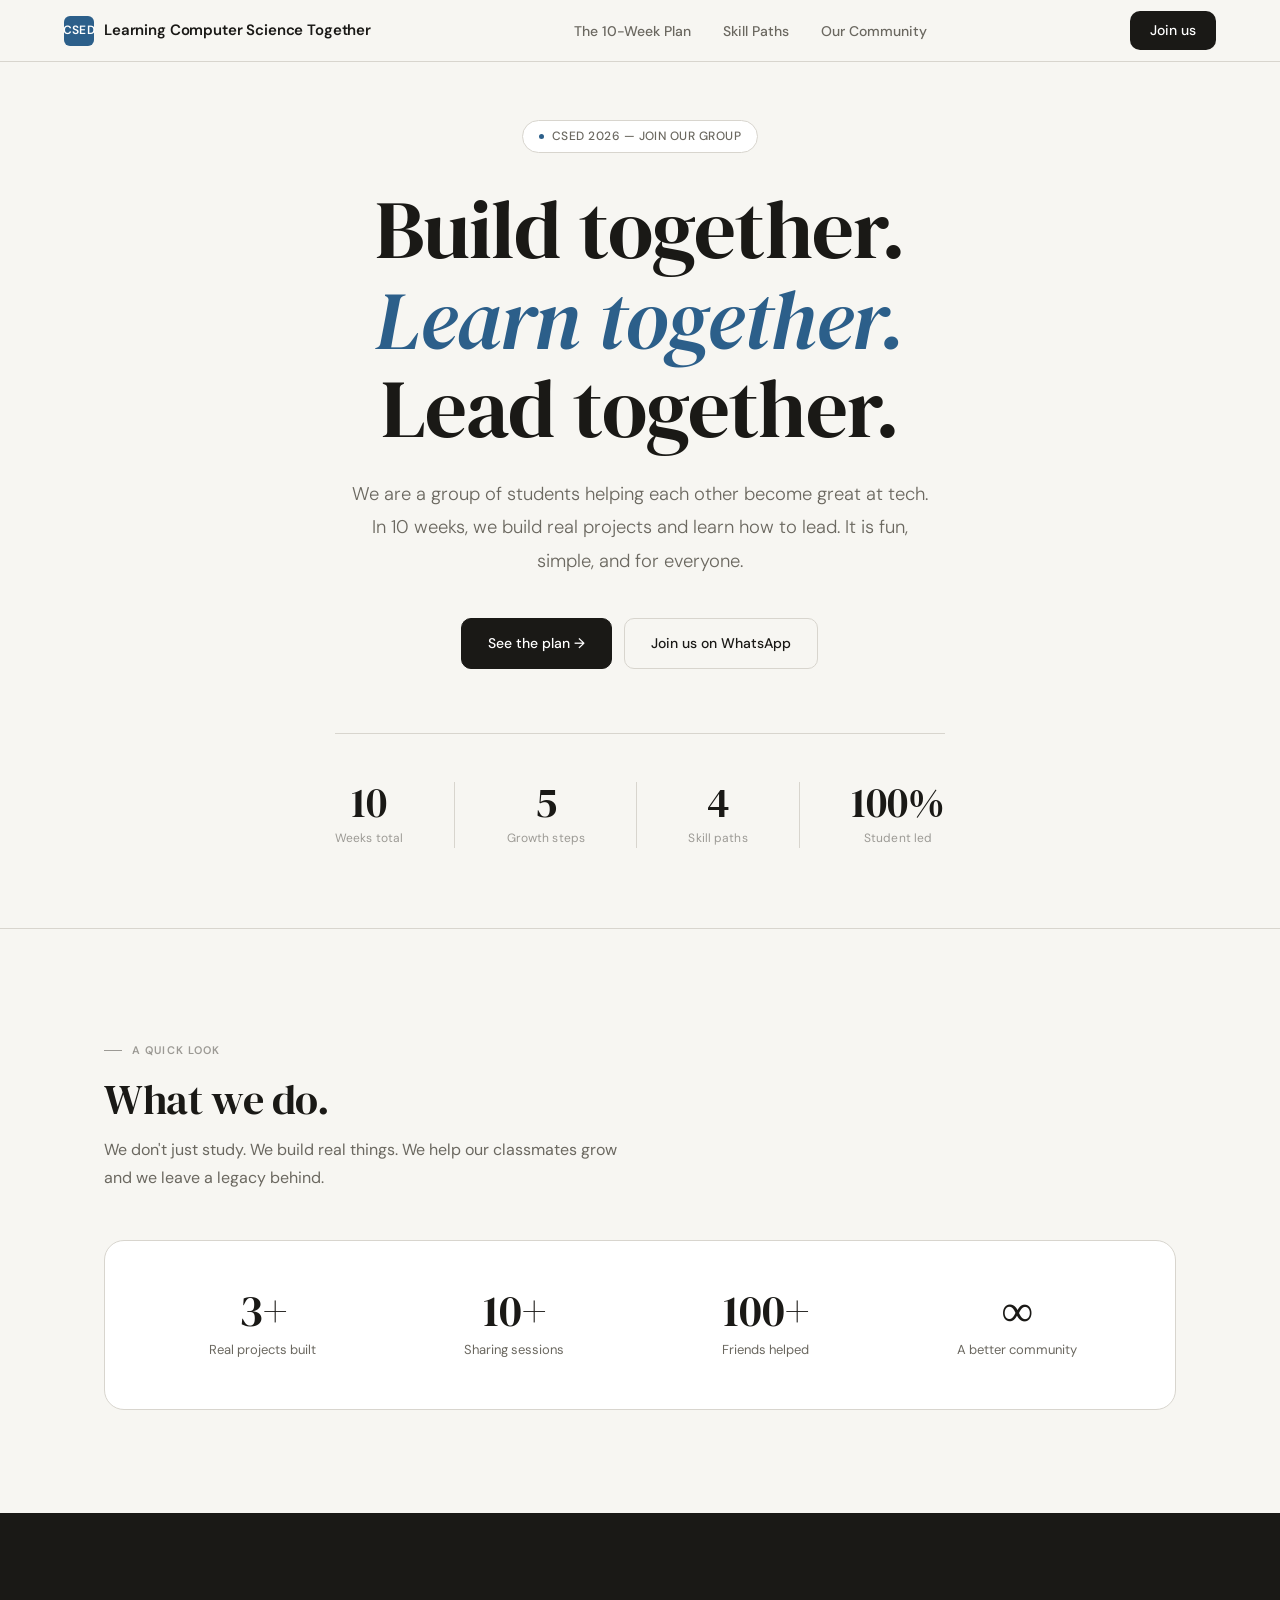
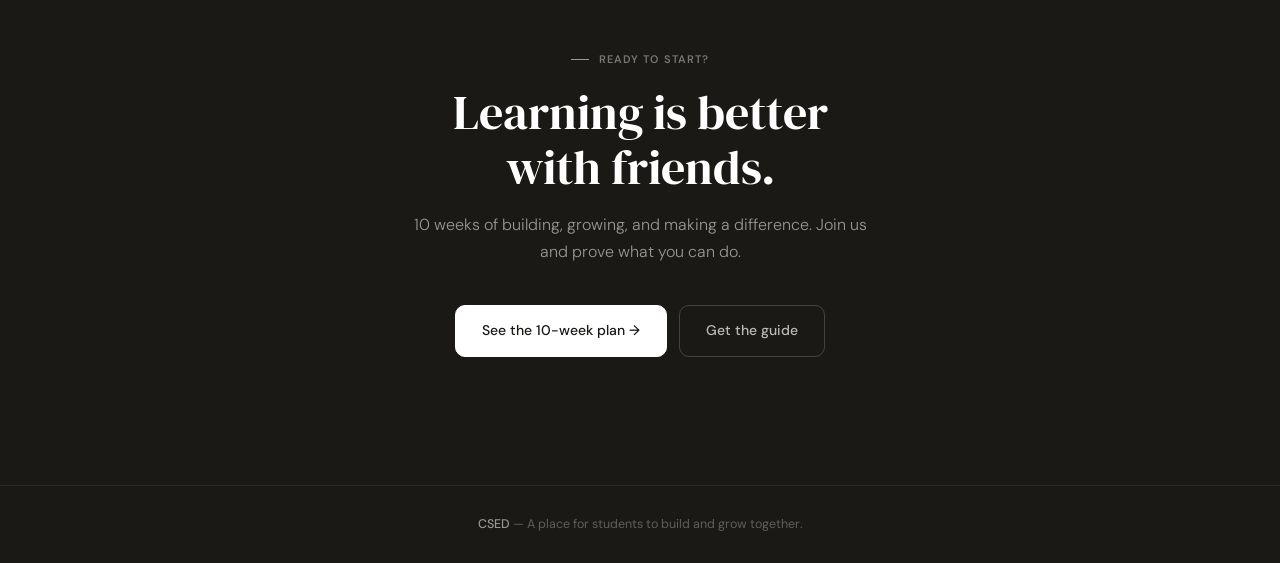
==== commit 927f7e83: "Refactoring the entire structure" ====
--- a/index.html
+++ b/index.html
@@ -1,1648 +1,130 @@
 <!DOCTYPE html>
 <html lang="en">
+
 <head>
-<meta charset="UTF-8"/>
-<meta name="viewport" content="width=device-width, initial-scale=1.0"/>
-<title>Computer Education — CSED Community Builder Program</title>
-<link rel="preconnect" href="https://fonts.googleapis.com"/>
-<link rel="preconnect" href="https://fonts.gstatic.com" crossorigin/>
-<link href="https://fonts.googleapis.com/css2?family=DM+Sans:ital,wght@0,300;0,400;0,500;0,600;1,300&family=DM+Serif+Display:ital@0;1&display=swap" rel="stylesheet"/>
-<style>
-  :root {
-    --bg:        #F7F6F2;
-    --bg-2:      #EFEDE7;
-    --bg-3:      #E8E5DE;
-    --surface:   #FFFFFF;
-    --ink:       #1A1916;
-    --ink-2:     #3D3B36;
-    --ink-3:     #6B6860;
-    --ink-4:     #9C9A95;
-    --rule:      #D8D5CE;
-    --accent:    #2C5F8A;
-    --accent-2:  #1D4268;
-    --accent-bg: rgba(44,95,138,0.07);
-    --accent-bd: rgba(44,95,138,0.2);
-    --warm:      #7A5230;
-    --warm-bg:   rgba(122,82,48,0.07);
-    --sage:      #3B6156;
-    --sage-bg:   rgba(59,97,86,0.07);
-    --rust:      #8A3B2C;
-    --rust-bg:   rgba(138,59,44,0.07);
-    --radius:    10px;
-    --radius-lg: 16px;
-  }
+  <meta charset="UTF-8" />
+  <meta name="viewport" content="width=device-width, initial-scale=1.0" />
+  <title>CSED — Welcome</title>
+  <link rel="preconnect" href="https://fonts.googleapis.com" />
+  <link rel="preconnect" href="https://fonts.gstatic.com" crossorigin />
+  <link
+    href="https://fonts.googleapis.com/css2?family=DM+Sans:ital,wght@0,300;0,400;0,500;0,600;1,300&family=DM+Serif+Display:ital@0;1&display=swap"
+    rel="stylesheet" />
+  <link rel="stylesheet" href="style.css" />
+</head>
 
-  *, *::before, *::after { box-sizing: border-box; margin: 0; padding: 0; }
-  html { scroll-behavior: smooth; }
-
-  body {
-    background: var(--bg);
-    color: var(--ink);
-    font-family: 'DM Sans', sans-serif;
-    font-size: 16px;
-    line-height: 1.7;
-    -webkit-font-smoothing: antialiased;
-    overflow-x: hidden;
-  }
-
-  h1,h2,h3,h4 { font-family: 'DM Serif Display', serif; font-weight: 400; line-height: 1.15; }
-
-  /* ─── NAV ─── */
-  nav {
-    position: fixed;
-    top: 0; left: 0; right: 0;
-    z-index: 100;
-    background: rgba(247,246,242,0.92);
-    backdrop-filter: blur(12px);
-    -webkit-backdrop-filter: blur(12px);
-    border-bottom: 1px solid var(--rule);
-    padding: 0 clamp(1.5rem,5vw,4rem);
-    height: 62px;
-    display: flex;
-    align-items: center;
-    justify-content: space-between;
-  }
-
-  .nav-logo {
-    display: flex;
-    align-items: center;
-    gap: 10px;
-    text-decoration: none;
-  }
-
-  .nav-logo-mark {
-    width: 30px; height: 30px;
-    background: var(--accent);
-    border-radius: 6px;
-    display: flex;
-    align-items: center;
-    justify-content: center;
-    font-family: 'DM Sans', sans-serif;
-    font-size: 12px;
-    font-weight: 600;
-    color: #fff;
-    letter-spacing: 0.02em;
-  }
-
-  .nav-logo-text {
-    font-family: 'DM Sans', sans-serif;
-    font-size: 15px;
-    font-weight: 600;
-    color: var(--ink);
-    letter-spacing: -0.01em;
-  }
-
-  .nav-links {
-    display: flex;
-    gap: 2rem;
-    list-style: none;
-  }
-
-  .nav-links a {
-    color: var(--ink-3);
-    text-decoration: none;
-    font-size: 14px;
-    font-weight: 500;
-    transition: color 0.15s;
-  }
-
-  .nav-links a:hover { color: var(--ink); }
-
-  .nav-cta {
-    background: var(--ink);
-    color: #fff;
-    padding: 8px 20px;
-    border-radius: var(--radius);
-    font-size: 14px;
-    font-weight: 500;
-    text-decoration: none;
-    transition: background 0.15s;
-  }
-
-  .nav-cta:hover { background: var(--accent); }
-
-  .nav-hamburger {
-    display: none;
-    flex-direction: column;
-    gap: 5px;
-    cursor: pointer;
-    padding: 4px;
-  }
-
-  .nav-hamburger span {
-    display: block;
-    width: 22px;
-    height: 1.5px;
-    background: var(--ink-3);
-    border-radius: 2px;
-    transition: all 0.2s;
-  }
-
-  /* ─── MOBILE MENU ─── */
-  .mobile-menu {
-    display: none;
-    position: fixed;
-    inset: 62px 0 0;
-    background: var(--bg);
-    z-index: 99;
-    padding: 2rem clamp(1.5rem,5vw,4rem);
-    flex-direction: column;
-    gap: 0;
-    border-top: 1px solid var(--rule);
-  }
-
-  .mobile-menu.open { display: flex; }
-
-  .mobile-menu a {
-    color: var(--ink);
-    text-decoration: none;
-    font-size: 1.15rem;
-    font-weight: 500;
-    border-bottom: 1px solid var(--rule);
-    padding: 1.1rem 0;
-  }
-
-  /* ─── HERO ─── */
-  .hero {
-    min-height: 100svh;
-    display: flex;
-    align-items: center;
-    justify-content: center;
-    padding: 120px clamp(1.5rem,5vw,4rem) 80px;
-    border-bottom: 1px solid var(--rule);
-    position: relative;
-  }
-
-  .hero-inner {
-    max-width: 800px;
-    text-align: center;
-  }
-
-  .hero-eyebrow {
-    display: inline-flex;
-    align-items: center;
-    gap: 8px;
-    border: 1px solid var(--rule);
-    border-radius: 100px;
-    padding: 5px 16px;
-    font-size: 12px;
-    font-weight: 500;
-    color: var(--ink-3);
-    margin-bottom: 2rem;
-    letter-spacing: 0.04em;
-    text-transform: uppercase;
-    background: var(--surface);
-  }
-
-  .hero-eyebrow-dot {
-    width: 5px; height: 5px;
-    border-radius: 50%;
-    background: var(--accent);
-    animation: blink 2.4s ease-in-out infinite;
-  }
-
-  @keyframes blink {
-    0%,100% { opacity:1; } 50% { opacity:0.3; }
-  }
-
-  .hero h1 {
-    font-size: clamp(2.8rem,7vw,5.2rem);
-    letter-spacing: -0.01em;
-    margin-bottom: 1.5rem;
-    color: var(--ink);
-    line-height: 1.08;
-  }
-
-  .hero h1 em {
-    font-style: italic;
-    color: var(--accent);
-  }
-
-  .hero-sub {
-    font-size: clamp(1rem,2vw,1.15rem);
-    color: var(--ink-3);
-    max-width: 580px;
-    margin: 0 auto 2.5rem;
-    font-weight: 300;
-    line-height: 1.8;
-  }
-
-  .hero-actions {
-    display: flex;
-    gap: 12px;
-    justify-content: center;
-    flex-wrap: wrap;
-  }
-
-  .btn-primary {
-    background: var(--ink);
-    color: #fff;
-    padding: 13px 26px;
-    border-radius: var(--radius);
-    font-size: 14px;
-    font-weight: 500;
-    text-decoration: none;
-    border: 1px solid var(--ink);
-    cursor: pointer;
-    transition: all 0.15s;
-    display: inline-flex;
-    align-items: center;
-    gap: 6px;
-  }
-
-  .btn-primary:hover { background: var(--accent); border-color: var(--accent); }
-
-  .btn-secondary {
-    background: transparent;
-    color: var(--ink);
-    padding: 13px 26px;
-    border-radius: var(--radius);
-    font-size: 14px;
-    font-weight: 500;
-    text-decoration: none;
-    border: 1px solid var(--rule);
-    cursor: pointer;
-    transition: all 0.15s;
-  }
-
-  .btn-secondary:hover { border-color: var(--ink-3); background: var(--bg-2); }
-
-  .hero-stats {
-    display: flex;
-    justify-content: center;
-    gap: clamp(1.5rem,4vw,3.5rem);
-    margin-top: 4rem;
-    flex-wrap: wrap;
-    padding-top: 3rem;
-    border-top: 1px solid var(--rule);
-  }
-
-  .hero-stat .num {
-    font-family: 'DM Serif Display', serif;
-    font-size: clamp(1.8rem,4vw,2.6rem);
-    color: var(--ink);
-    line-height: 1;
-  }
-
-  .hero-stat .lbl {
-    font-size: 12px;
-    color: var(--ink-4);
-    margin-top: 4px;
-    letter-spacing: 0.01em;
-  }
-
-  .stat-divider {
-    width: 1px;
-    background: var(--rule);
-    align-self: stretch;
-  }
-
-  /* ─── METRICS BAND ─── */
-  .metrics-strip {
-    background: var(--ink);
-    border-bottom: 1px solid rgba(255,255,255,0.08);
-  }
-
-  .metrics-inner {
-    max-width: 1200px;
-    margin: 0 auto;
-    padding: 3rem clamp(1.5rem,5vw,4rem);
-    display: grid;
-    grid-template-columns: repeat(auto-fit, minmax(160px,1fr));
-    gap: 2rem;
-    text-align: center;
-  }
-
-  .metric-num {
-    font-family: 'DM Serif Display', serif;
-    font-size: clamp(2rem,4vw,2.8rem);
-    color: #fff;
-    line-height: 1;
-    margin-bottom: 6px;
-  }
-
-  .metric-lbl {
-    font-size: 13px;
-    color: rgba(255,255,255,0.5);
-  }
-
-  /* ─── SECTION ─── */
-  section {
-    position: relative;
-    padding: clamp(4rem,8vw,6.5rem) clamp(1.5rem,5vw,4rem);
-    max-width: 1200px;
-    margin: 0 auto;
-  }
-
-  .section-label {
-    display: inline-flex;
-    align-items: center;
-    gap: 10px;
-    font-size: 11px;
-    font-weight: 600;
-    letter-spacing: 0.1em;
-    text-transform: uppercase;
-    color: var(--ink-4);
-    margin-bottom: 1rem;
-  }
-
-  .section-label::before {
-    content: '';
-    display: block;
-    width: 18px;
-    height: 1px;
-    background: var(--ink-4);
-  }
-
-  .section-title {
-    font-size: clamp(1.8rem,4vw,2.6rem);
-    color: var(--ink);
-    margin-bottom: 0.75rem;
-    letter-spacing: -0.01em;
-  }
-
-  .section-desc {
-    font-size: 1rem;
-    color: var(--ink-3);
-    max-width: 520px;
-    line-height: 1.75;
-  }
-
-  /* ─── PHASES ─── */
-  .phases-header {
-    display: flex;
-    align-items: flex-end;
-    justify-content: space-between;
-    flex-wrap: wrap;
-    gap: 1.5rem;
-    margin-bottom: 3.5rem;
-  }
-
-  .phase-tabs {
-    display: flex;
-    gap: 6px;
-    flex-wrap: wrap;
-  }
-
-  .phase-tab {
-    padding: 7px 16px;
-    border-radius: 100px;
-    border: 1px solid var(--rule);
-    background: transparent;
-    color: var(--ink-3);
-    font-family: 'DM Sans', sans-serif;
-    font-size: 13px;
-    font-weight: 500;
-    cursor: pointer;
-    transition: all 0.15s;
-  }
-
-  .phase-tab:hover { border-color: var(--ink-3); color: var(--ink); }
-
-  .phase-tab.active {
-    background: var(--ink);
-    border-color: var(--ink);
-    color: #fff;
-  }
-
-  /* Timeline */
-  .timeline { position: relative; }
-
-  .timeline-spine {
-    position: absolute;
-    left: 26px;
-    top: 28px;
-    bottom: 28px;
-    width: 1px;
-    background: var(--rule);
-  }
-
-  .timeline-spine-fill {
-    position: absolute;
-    top: 0; left: 0;
-    width: 100%;
-    background: var(--accent);
-    border-radius: 1px;
-    transition: height 0.5s ease;
-  }
-
-  .phase-block {
-    display: grid;
-    grid-template-columns: 54px 1fr;
-    gap: 0 1.75rem;
-    margin-bottom: 2.5rem;
-    opacity: 0.35;
-    transition: opacity 0.3s;
-  }
-
-  .phase-block.active { opacity: 1; }
-
-  .phase-node {
-    display: flex;
-    flex-direction: column;
-    align-items: center;
-    padding-top: 2px;
-  }
-
-  .phase-dot {
-    width: 52px; height: 52px;
-    border-radius: 50%;
-    background: var(--bg-2);
-    border: 1px solid var(--rule);
-    display: flex;
-    align-items: center;
-    justify-content: center;
-    font-family: 'DM Serif Display', serif;
-    font-size: 16px;
-    color: var(--ink-4);
-    flex-shrink: 0;
-    transition: all 0.3s;
-    position: relative;
-    z-index: 2;
-  }
-
-  .phase-block.active .phase-dot {
-    background: var(--accent);
-    border-color: var(--accent);
-    color: #fff;
-  }
-
-  .phase-content {
-    background: var(--surface);
-    border: 1px solid var(--rule);
-    border-radius: var(--radius-lg);
-    padding: 2rem;
-    transition: border-color 0.2s;
-  }
-
-  .phase-block.active .phase-content {
-    border-color: var(--accent-bd);
-  }
-
-  .phase-meta {
-    display: flex;
-    align-items: center;
-    gap: 10px;
-    margin-bottom: 0.85rem;
-    flex-wrap: wrap;
-  }
-
-  .phase-week-badge {
-    font-size: 11px;
-    font-weight: 600;
-    padding: 3px 10px;
-    border-radius: 100px;
-    background: var(--accent-bg);
-    color: var(--accent);
-    border: 1px solid var(--accent-bd);
-    letter-spacing: 0.02em;
-  }
-
-  .phase-theme {
-    font-size: 12px;
-    color: var(--ink-4);
-    font-style: italic;
-  }
-
-  .phase-name {
-    font-family: 'DM Serif Display', serif;
-    font-size: clamp(1.3rem,3vw,1.65rem);
-    color: var(--ink);
-    margin-bottom: 0.3rem;
-  }
-
-  .phase-tagline {
-    font-size: 0.9rem;
-    color: var(--ink-3);
-    margin-bottom: 1.5rem;
-    font-style: italic;
-  }
-
-  .pillars-grid {
-    display: grid;
-    grid-template-columns: repeat(auto-fit, minmax(210px,1fr));
-    gap: 1rem;
-  }
-
-  .pillar {
-    background: var(--bg);
-    border: 1px solid var(--rule);
-    border-radius: var(--radius);
-    padding: 1.15rem;
-    transition: border-color 0.15s;
-  }
-
-  .pillar:hover { border-color: var(--ink-4); }
-
-  .pillar-header {
-    display: flex;
-    align-items: center;
-    gap: 9px;
-    margin-bottom: 0.85rem;
-  }
-
-  .pillar-icon {
-    width: 32px; height: 32px;
-    border-radius: 8px;
-    display: flex;
-    align-items: center;
-    justify-content: center;
-    font-size: 15px;
-    flex-shrink: 0;
-  }
-
-  .pillar-title {
-    font-family: 'DM Sans', sans-serif;
-    font-size: 13.5px;
-    font-weight: 600;
-    color: var(--ink);
-  }
-
-  .pillar-list {
-    list-style: none;
-    display: flex;
-    flex-direction: column;
-    gap: 5px;
-  }
-
-  .pillar-list li {
-    font-size: 12.5px;
-    color: var(--ink-3);
-    padding-left: 14px;
-    position: relative;
-    line-height: 1.5;
-  }
-
-  .pillar-list li::before {
-    content: '–';
-    position: absolute;
-    left: 0;
-    color: var(--ink-4);
-  }
-
-  /* ─── TRACKS ─── */
-  .tracks-bg { background: var(--bg-2); border-top: 1px solid var(--rule); border-bottom: 1px solid var(--rule); }
-
-  .tracks-grid {
-    display: grid;
-    grid-template-columns: repeat(auto-fit, minmax(240px,1fr));
-    gap: 1.1rem;
-    margin-top: 3rem;
-  }
-
-  .track-card {
-    background: var(--surface);
-    border: 1px solid var(--rule);
-    border-radius: var(--radius-lg);
-    padding: 1.6rem;
-    transition: transform 0.2s, border-color 0.2s;
-    position: relative;
-    overflow: hidden;
-  }
-
-  .track-card::before {
-    content: '';
-    position: absolute;
-    top: 0; left: 0; right: 0;
-    height: 3px;
-    border-radius: var(--radius-lg) var(--radius-lg) 0 0;
-  }
-
-  .track-card:hover { transform: translateY(-2px); border-color: var(--ink-4); }
-
-  .tc-blue::before  { background: var(--accent); }
-  .tc-warm::before  { background: var(--warm); }
-  .tc-sage::before  { background: var(--sage); }
-  .tc-rust::before  { background: var(--rust); }
-
-  .track-icon-wrap {
-    width: 44px; height: 44px;
-    border-radius: 10px;
-    display: flex;
-    align-items: center;
-    justify-content: center;
-    font-size: 20px;
-    margin-bottom: 1.1rem;
-  }
-
-  .tc-blue .track-icon-wrap  { background: var(--accent-bg); }
-  .tc-warm .track-icon-wrap  { background: var(--warm-bg); }
-  .tc-sage .track-icon-wrap  { background: var(--sage-bg); }
-  .tc-rust .track-icon-wrap  { background: var(--rust-bg); }
-
-  .track-name {
-    font-family: 'DM Serif Display', serif;
-    font-size: 18px;
-    color: var(--ink);
-    margin-bottom: 0.45rem;
-  }
-
-  .track-desc {
-    font-size: 13.5px;
-    color: var(--ink-3);
-    line-height: 1.65;
-    margin-bottom: 1.1rem;
-  }
-
-  .track-tags {
-    display: flex;
-    flex-wrap: wrap;
-    gap: 5px;
-  }
-
-  .track-tag {
-    font-size: 11px;
-    font-weight: 500;
-    padding: 3px 9px;
-    border-radius: 100px;
-    border: 1px solid var(--rule);
-    color: var(--ink-4);
-    background: var(--bg);
-  }
-
-  .track-pick-note {
-    text-align: center;
-    margin-top: 2.5rem;
-    padding: 1.1rem 2rem;
-    border: 1px dashed var(--rule);
-    border-radius: var(--radius);
-    color: var(--ink-3);
-    font-size: 14px;
-  }
-
-  .track-pick-note strong { color: var(--accent); }
-
-  /* ─── SOFT SKILLS ─── */
-  .soft-grid {
-    display: grid;
-    grid-template-columns: repeat(auto-fit, minmax(200px,1fr));
-    gap: 1rem;
-    margin-top: 3rem;
-  }
-
-  .soft-card {
-    border: 1px solid var(--rule);
-    border-radius: var(--radius);
-    padding: 1.25rem;
-    background: var(--surface);
-    transition: border-color 0.15s;
-  }
-
-  .soft-card:hover { border-color: var(--ink-4); }
-
-  .soft-icon {
-    font-size: 22px;
-    margin-bottom: 10px;
-  }
-
-  .soft-name {
-    font-family: 'DM Sans', sans-serif;
-    font-size: 14px;
-    font-weight: 600;
-    color: var(--ink);
-    margin-bottom: 5px;
-  }
-
-  .soft-desc {
-    font-size: 12.5px;
-    color: var(--ink-3);
-    line-height: 1.55;
-  }
-
-  /* ─── RITUALS ─── */
-  .rituals-bg { background: var(--bg-2); border-top: 1px solid var(--rule); border-bottom: 1px solid var(--rule); }
-
-  .rituals-grid {
-    display: grid;
-    grid-template-columns: repeat(auto-fit, minmax(270px,1fr));
-    gap: 1rem;
-    margin-top: 3rem;
-  }
-
-  .ritual-card {
-    background: var(--surface);
-    border: 1px solid var(--rule);
-    border-radius: var(--radius-lg);
-    padding: 1.4rem;
-    display: flex;
-    gap: 1rem;
-    transition: border-color 0.15s;
-  }
-
-  .ritual-card:hover { border-color: var(--ink-4); }
-
-  .ritual-icon {
-    font-size: 24px;
-    flex-shrink: 0;
-    margin-top: 2px;
-  }
-
-  .ritual-freq {
-    font-size: 10.5px;
-    font-weight: 600;
-    letter-spacing: 0.08em;
-    text-transform: uppercase;
-    margin-bottom: 4px;
-    color: var(--ink-4);
-  }
-
-  .ritual-name {
-    font-family: 'DM Sans', sans-serif;
-    font-size: 14.5px;
-    font-weight: 600;
-    color: var(--ink);
-    margin-bottom: 5px;
-  }
-
-  .ritual-desc {
-    font-size: 13px;
-    color: var(--ink-3);
-    line-height: 1.6;
-  }
-
-  /* ─── ROLES ─── */
-  .roles-grid {
-    display: grid;
-    grid-template-columns: repeat(auto-fit, minmax(190px,1fr));
-    gap: 1rem;
-    margin-top: 3rem;
-  }
-
-  .role-card {
-    background: var(--surface);
-    border: 1px solid var(--rule);
-    border-radius: var(--radius-lg);
-    padding: 1.4rem;
-    text-align: center;
-    transition: border-color 0.15s;
-  }
-
-  .role-card:hover { border-color: var(--ink-4); }
-
-  .role-avatar {
-    width: 46px; height: 46px;
-    border-radius: 50%;
-    display: flex;
-    align-items: center;
-    justify-content: center;
-    font-size: 20px;
-    margin: 0 auto 0.85rem;
-    border: 1px solid var(--rule);
-    background: var(--bg-2);
-  }
-
-  .role-name {
-    font-family: 'DM Sans', sans-serif;
-    font-size: 14px;
-    font-weight: 600;
-    color: var(--ink);
-    margin-bottom: 5px;
-  }
-
-  .role-desc {
-    font-size: 12.5px;
-    color: var(--ink-3);
-    line-height: 1.5;
-  }
-
-  .rotate-note {
-    text-align: center;
-    margin-top: 1.5rem;
-    font-size: 12.5px;
-    color: var(--ink-4);
-    display: flex;
-    align-items: center;
-    justify-content: center;
-    gap: 10px;
-  }
-
-  .rotate-note::before, .rotate-note::after {
-    content: '';
-    height: 1px;
-    width: 50px;
-    background: var(--rule);
-  }
-
-  /* ─── CTA ─── */
-  .cta-section {
-    background: var(--ink);
-    text-align: center;
-    padding: clamp(5rem,10vw,8rem) clamp(1.5rem,5vw,4rem);
-  }
-
-  .cta-inner h2 {
-    font-family: 'DM Serif Display', serif;
-    font-size: clamp(1.8rem,4vw,3rem);
-    color: #fff;
-    margin-bottom: 1rem;
-    max-width: 600px;
-    margin-left: auto;
-    margin-right: auto;
-    line-height: 1.15;
-  }
-
-  .cta-inner p {
-    font-size: 1rem;
-    color: rgba(255,255,255,0.55);
-    margin-bottom: 2.5rem;
-    max-width: 480px;
-    margin-left: auto;
-    margin-right: auto;
-    font-weight: 300;
-  }
-
-  .btn-primary-inv {
-    background: #fff;
-    color: var(--ink);
-    padding: 13px 26px;
-    border-radius: var(--radius);
-    font-size: 14px;
-    font-weight: 500;
-    text-decoration: none;
-    border: 1px solid #fff;
-    cursor: pointer;
-    transition: all 0.15s;
-    display: inline-flex;
-    align-items: center;
-    gap: 6px;
-  }
-
-  .btn-primary-inv:hover { background: var(--bg-2); border-color: var(--bg-2); }
-
-  .btn-secondary-inv {
-    background: transparent;
-    color: rgba(255,255,255,0.7);
-    padding: 13px 26px;
-    border-radius: var(--radius);
-    font-size: 14px;
-    font-weight: 500;
-    text-decoration: none;
-    border: 1px solid rgba(255,255,255,0.18);
-    cursor: pointer;
-    transition: all 0.15s;
-  }
-
-  .btn-secondary-inv:hover { border-color: rgba(255,255,255,0.4); color: #fff; }
-
-  .cta-actions {
-    display: flex;
-    gap: 12px;
-    justify-content: center;
-    flex-wrap: wrap;
-  }
-
-  /* ─── FOOTER ─── */
-  footer {
-    background: var(--ink);
-    border-top: 1px solid rgba(255,255,255,0.08);
-    padding: 1.75rem clamp(1.5rem,5vw,4rem);
-    text-align: center;
-    font-size: 12.5px;
-    color: rgba(255,255,255,0.3);
-  }
-
-  footer strong { color: rgba(255,255,255,0.55); font-weight: 500; }
-
-  /* ─── DIVIDER ─── */
-  .divider {
-    max-width: 1200px;
-    margin: 0 auto;
-    height: 1px;
-    background: var(--rule);
-  }
-
-  /* ─── REVEAL ─── */
-  .reveal {
-    opacity: 0;
-    transform: translateY(20px);
-    transition: opacity 0.55s ease, transform 0.55s ease;
-  }
-
-  .reveal.visible { opacity: 1; transform: none; }
-
-  /* ─── RESPONSIVE ─── */
-  @media (max-width: 768px) {
-    .nav-links, .nav-cta { display: none; }
-    .nav-hamburger { display: flex; }
-
-    .phase-block {
-      grid-template-columns: 42px 1fr;
-      gap: 0 1rem;
-    }
-
-    .phase-dot { width: 42px; height: 42px; font-size: 13px; }
-    .timeline-spine { left: 21px; }
-    .stat-divider { display: none; }
-  }
-
-  @media (max-width: 520px) {
-    .tracks-grid  { grid-template-columns: 1fr; }
-    .rituals-grid { grid-template-columns: 1fr; }
-    .roles-grid   { grid-template-columns: 1fr 1fr; }
-    .soft-grid    { grid-template-columns: 1fr 1fr; }
-    .pillars-grid { grid-template-columns: 1fr; }
-  }
-
-  @media (prefers-reduced-motion: reduce) {
-    * { animation: none !important; transition: none !important; }
-    .reveal { opacity: 1; transform: none; }
-  }
-</style>
-</head>
 <body>
 
-<!-- NAV -->
-<nav>
-  <a href="#" class="nav-logo">
-    <div class="nav-logo-mark">CE</div>
-    <span class="nav-logo-text">Computer Science Education</span>
-  </a>
-  <ul class="nav-links">
-    <li><a href="#phases">Program</a></li>
-    <li><a href="#tracks">Tracks</a></li>
-    <li><a href="#rituals">Rituals</a></li>
-    <li><a href="#roles">Leadership</a></li>
-  </ul>
-  <a href="#cta" class="nav-cta">Join the cohort</a>
-  <div class="nav-hamburger" id="hamburger" onclick="toggleMenu()">
-    <span></span><span></span><span></span>
+  <!-- NAV -->
+  <nav>
+    <a href="index.html" class="nav-logo">
+      <div class="nav-logo-mark">CSED</div>
+      <span class="nav-logo-text">Learning Computer Science Together</span>
+    </a>
+    <ul class="nav-links">
+      <li><a href="program.html">The 10-Week Plan</a></li>
+      <li><a href="tracks.html">Skill Paths</a></li>
+      <li><a href="community.html">Our Community</a></li>
+    </ul>
+    <a href="#cta" class="nav-cta">Join us</a>
+    <div class="nav-hamburger" id="hamburger" onclick="toggleMenu()">
+      <span></span><span></span><span></span>
+    </div>
+  </nav>
+
+  <!-- MOBILE MENU -->
+  <div class="mobile-menu" id="mobileMenu">
+    <a href="program.html" onclick="toggleMenu()">The 10-Week Plan</a>
+    <a href="tracks.html" onclick="toggleMenu()">Skill Paths</a>
+    <a href="community.html" onclick="toggleMenu()">Our Community</a>
+    <a href="#cta" onclick="toggleMenu()">Join us</a>
   </div>
-</nav>
 
-<!-- MOBILE MENU -->
-<div class="mobile-menu" id="mobileMenu">
-  <a href="#phases" onclick="toggleMenu()">Program Phases</a>
-  <a href="#tracks" onclick="toggleMenu()">Skill Tracks</a>
-  <a href="#rituals" onclick="toggleMenu()">Rituals</a>
-  <a href="#roles" onclick="toggleMenu()">Leadership</a>
-  <a href="#cta" onclick="toggleMenu()">Join the cohort</a>
-</div>
-
-<!-- HERO -->
-<div class="hero">
-  <div class="hero-inner">
-    <div class="hero-eyebrow">
-      <span class="hero-eyebrow-dot"></span>
-      CSED 300-Level Program
-    </div>
-    <h1>Build together.<br/><em>Grow together.</em><br/>Lead together.</h1>
-    <p class="hero-sub">A peer-driven, structured program that transforms a Computer Scince Education Students into a collaborative, high-performing tech community — students who ship real things, speak with confidence, and carry each other forward.</p>
-    <div class="hero-actions">
-      <a href="#phases" class="btn-primary">Explore the program →</a>
-      <a href="http://wa.me+2348134209310" class="btn-secondary">Join the cohort</a>
-    </div>
-    <div class="hero-stats">
-      <div class="hero-stat">
-        <div class="num">26</div>
-        <div class="lbl">Weeks structured</div>
+  <!-- HERO -->
+  <div class="hero">
+    <div class="hero-inner">
+      <div class="hero-eyebrow">
+        <span class="hero-eyebrow-dot"></span>
+        CSED 2026 — Join Our Group
       </div>
-      <div class="stat-divider"></div>
-      <div class="hero-stat">
-        <div class="num">5</div>
-        <div class="lbl">Phases of growth</div>
+      <h1>Build together.<br /><em>Learn together.</em><br />Lead together.</h1>
+      <p class="hero-sub">We are a group of students helping each other become great at tech. In 10 weeks, we build real
+        projects and learn how to lead. It is fun, simple, and for everyone.</p>
+      <div class="hero-actions">
+        <a href="program.html" class="btn-primary">See the plan →</a>
+        <a href="https://wa.me/+2348134209310" class="btn-secondary">Join us on WhatsApp</a>
       </div>
-      <div class="stat-divider"></div>
-      <div class="hero-stat">
-        <div class="num">4</div>
-        <div class="lbl">Skill tracks</div>
-      </div>
-      <div class="stat-divider"></div>
-      <div class="hero-stat">
-        <div class="num">100%</div>
-        <div class="lbl">Members lead once</div>
-      </div>
-    </div>
-  </div>
-</div>
-
-<!-- METRICS -->
-<div class="metrics-strip reveal">
-  <div class="metrics-inner">
-    <div><div class="metric-num">4+</div><div class="metric-lbl">Real projects shipped per year</div></div>
-    <div><div class="metric-num">26+</div><div class="metric-lbl">TechTalk sessions held</div></div>
-    <div><div class="metric-num">300+</div><div class="metric-lbl">Classmates reached</div></div>
-    <div><div class="metric-num">∞</div><div class="metric-lbl">Community legacy left behind</div></div>
-  </div>
-</div>
-
-<!-- PHASES -->
-<section id="phases">
-  <div class="reveal">
-    <div class="phases-header">
-      <div>
-        <div class="section-label">The roadmap</div>
-        <h2 class="section-title">Five phases.<br/>One cohort. Real impact.</h2>
-        <p class="section-desc">Each phase builds on the last — trust before tasks, tasks before teaching, teaching before legacy.</p>
-      </div>
-      <div class="phase-tabs">
-        <button class="phase-tab active" onclick="filterPhase('all')">All phases</button>
-        <button class="phase-tab" onclick="filterPhase(0)">Phase 1</button>
-        <button class="phase-tab" onclick="filterPhase(1)">Phase 2</button>
-        <button class="phase-tab" onclick="filterPhase(2)">Phase 3</button>
-        <button class="phase-tab" onclick="filterPhase(3)">Phase 4</button>
-        <button class="phase-tab" onclick="filterPhase(4)">Phase 5</button>
+      <div class="hero-stats">
+        <div class="hero-stat">
+          <div class="num">10</div>
+          <div class="lbl">Weeks total</div>
+        </div>
+        <div class="stat-divider"></div>
+        <div class="hero-stat">
+          <div class="num">5</div>
+          <div class="lbl">Growth steps</div>
+        </div>
+        <div class="stat-divider"></div>
+        <div class="hero-stat">
+          <div class="num">4</div>
+          <div class="lbl">Skill paths</div>
+        </div>
+        <div class="stat-divider"></div>
+        <div class="hero-stat">
+          <div class="num">100%</div>
+          <div class="lbl">Student led</div>
+        </div>
       </div>
     </div>
   </div>
 
-  <div class="timeline reveal">
-    <div class="timeline-spine"><div class="timeline-spine-fill" id="spineFill"></div></div>
-
-    <!-- PHASE 1 -->
-    <div class="phase-block active" data-phase="0">
-      <div class="phase-node"><div class="phase-dot">I</div></div>
-      <div class="phase-content">
-        <div class="phase-meta">
-          <span class="phase-week-badge">Weeks 1–4</span>
-          <span class="phase-theme">Trust before tasks</span>
-        </div>
-        <h3 class="phase-name">Foundation</h3>
-        <p class="phase-tagline">Build shared identity before building anything else.</p>
-        <div class="pillars-grid">
-          <div class="pillar">
-            <div class="pillar-header">
-              <div class="pillar-icon" style="background:var(--accent-bg)">🏛️</div>
-              <div class="pillar-title">Community Setup</div>
-            </div>
-            <ul class="pillar-list">
-              <li>Community charter &amp; shared values session</li>
-              <li>Group name, identity, and public channels</li>
-              <li>Roles assigned — volunteer first round</li>
-              <li>Onboarding buddy system paired</li>
-            </ul>
-          </div>
-          <div class="pillar">
-            <div class="pillar-header">
-              <div class="pillar-icon" style="background:var(--warm-bg)">🔍</div>
-              <div class="pillar-title">Skills Audit</div>
-            </div>
-            <ul class="pillar-list">
-              <li>Each member rates 5 core tech skills</li>
-              <li>Soft skills self-assessment form</li>
-              <li>Interest mapping to 2 skill tracks</li>
-              <li>Mentor matching based on audit</li>
-            </ul>
-          </div>
-          <div class="pillar">
-            <div class="pillar-header">
-              <div class="pillar-icon" style="background:var(--sage-bg)">🎯</div>
-              <div class="pillar-title">Goal Setting</div>
-            </div>
-            <ul class="pillar-list">
-              <li>Personal 3-month goal cards written</li>
-              <li>Team OKRs set collectively</li>
-              <li>Accountability partners assigned</li>
-              <li>First project themes brainstormed</li>
-            </ul>
-          </div>
-          <div class="pillar">
-            <div class="pillar-header">
-              <div class="pillar-icon" style="background:var(--rust-bg)">🎤</div>
-              <div class="pillar-title">First TechTalk</div>
-            </div>
-            <ul class="pillar-list">
-              <li>Lead member gives first TechTalk</li>
-              <li>Topic: growth mindset in tech</li>
-              <li>Q&amp;A + group reflection</li>
-              <li>Ritual introduced and explained</li>
-            </ul>
-          </div>
-        </div>
+  <!-- QUICK OVERVIEW -->
+  <section id="overview">
+    <div class="reveal">
+      <div class="section-label">A quick look</div>
+      <h2 class="section-title">What we do.</h2>
+      <p class="section-desc">We don't just study. We build real things. We help our classmates grow and we leave a
+        legacy behind.</p>
+    </div>
+    <div class="metrics-inner" style="margin-top: 3rem; background: var(--surface); padding: 3rem; border-radius: 20px; border: 1px solid var(--rule);">
+      <div style="color: var(--ink);">
+        <div class="metric-num" style="color: var(--ink);">3+</div>
+        <div class="metric-lbl" style="color: var(--ink-3);">Real projects built</div>
       </div>
-    </div>
-
-    <!-- PHASE 2 -->
-    <div class="phase-block active" data-phase="1">
-      <div class="phase-node"><div class="phase-dot">II</div></div>
-      <div class="phase-content">
-        <div class="phase-meta">
-          <span class="phase-week-badge">Weeks 5–8</span>
-          <span class="phase-theme">Clarity before execution</span>
-        </div>
-        <h3 class="phase-name">Project Discovery</h3>
-        <p class="phase-tagline">Find the right problem before writing a single line of code.</p>
-        <div class="pillars-grid">
-          <div class="pillar">
-            <div class="pillar-header">
-              <div class="pillar-icon" style="background:var(--accent-bg)">🧭</div>
-              <div class="pillar-title">Problem Scouting</div>
-            </div>
-            <ul class="pillar-list">
-              <li>Needs survey sent to the full class</li>
-              <li>Problem statements gathered and ranked</li>
-              <li>User research sprint (2 days)</li>
-              <li>Top 3 problems shortlisted together</li>
-            </ul>
-          </div>
-          <div class="pillar">
-            <div class="pillar-header">
-              <div class="pillar-icon" style="background:var(--warm-bg)">🗺️</div>
-              <div class="pillar-title">Solution Mapping</div>
-            </div>
-            <ul class="pillar-list">
-              <li>Cross-track brainstorm — all 4 tracks together</li>
-              <li>Tech feasibility check per solution</li>
-              <li>Solution voted on by the full group</li>
-              <li>Project scope document drafted</li>
-            </ul>
-          </div>
-          <div class="pillar">
-            <div class="pillar-header">
-              <div class="pillar-icon" style="background:var(--sage-bg)">👥</div>
-              <div class="pillar-title">Team Formation</div>
-            </div>
-            <ul class="pillar-list">
-              <li>Cross-track teams of 3–4 members formed</li>
-              <li>Each team: engineering + data + design + devops</li>
-              <li>Roles and responsibilities defined</li>
-              <li>Team contract signed by all members</li>
-            </ul>
-          </div>
-          <div class="pillar">
-            <div class="pillar-header">
-              <div class="pillar-icon" style="background:var(--rust-bg)">📋</div>
-              <div class="pillar-title">Sprint Zero</div>
-            </div>
-            <ul class="pillar-list">
-              <li>GitHub repo and project board set up</li>
-              <li>Tech stack decided as a team</li>
-              <li>First sprint backlog populated</li>
-              <li>Definition of Done agreed on</li>
-            </ul>
-          </div>
-        </div>
+      <div style="color: var(--ink);">
+        <div class="metric-num" style="color: var(--ink);">10+</div>
+        <div class="metric-lbl" style="color: var(--ink-3);">Sharing sessions</div>
       </div>
-    </div>
-
-    <!-- PHASE 3 -->
-    <div class="phase-block active" data-phase="2">
-      <div class="phase-node"><div class="phase-dot">III</div></div>
-      <div class="phase-content">
-        <div class="phase-meta">
-          <span class="phase-week-badge">Weeks 9–16</span>
-          <span class="phase-theme">All tracks. One product.</span>
-        </div>
-        <h3 class="phase-name">Build</h3>
-        <p class="phase-tagline">The engine room — all four tracks converge to ship something real.</p>
-        <div class="pillars-grid">
-          <div class="pillar">
-            <div class="pillar-header">
-              <div class="pillar-icon" style="background:var(--accent-bg)">⚡</div>
-              <div class="pillar-title">Project Sprints</div>
-            </div>
-            <ul class="pillar-list">
-              <li>2-week sprint cycles with check-ins</li>
-              <li>Mid-sprint review with track leads</li>
-              <li>Weekly TechTalk rotates among members</li>
-              <li>Monthly peer review sessions (all tracks)</li>
-            </ul>
-          </div>
-          <div class="pillar">
-            <div class="pillar-header">
-              <div class="pillar-icon" style="background:var(--warm-bg)">🎙️</div>
-              <div class="pillar-title">Soft Skills Lab</div>
-            </div>
-            <ul class="pillar-list">
-              <li>Workshop 1: public speaking fundamentals</li>
-              <li>Workshop 2: leadership under pressure</li>
-              <li>Workshop 3: ownership mindset</li>
-              <li>Workshop 4: team conflict resolution</li>
-            </ul>
-          </div>
-          <div class="pillar">
-            <div class="pillar-header">
-              <div class="pillar-icon" style="background:var(--sage-bg)">🔎</div>
-              <div class="pillar-title">Peer Reviews</div>
-            </div>
-            <ul class="pillar-list">
-              <li>Monthly cross-track code review sessions</li>
-              <li>Structured feedback framework used</li>
-              <li>GitHub PR culture introduced</li>
-              <li>Pair programming blocks scheduled</li>
-            </ul>
-          </div>
-          <div class="pillar">
-            <div class="pillar-header">
-              <div class="pillar-icon" style="background:var(--rust-bg)">🌐</div>
-              <div class="pillar-title">External Exposure</div>
-            </div>
-            <ul class="pillar-list">
-              <li>Industry guest speaker (virtual)</li>
-              <li>Virtual job shadow opportunity</li>
-              <li>Members build LinkedIn profiles</li>
-              <li>Build in public — post across social platforms</li>
-            </ul>
-          </div>
-        </div>
+      <div style="color: var(--ink);">
+        <div class="metric-num" style="color: var(--ink);">100+</div>
+        <div class="metric-lbl" style="color: var(--ink-3);">Friends helped</div>
       </div>
-    </div>
-
-    <!-- PHASE 4 -->
-    <div class="phase-block active" data-phase="3">
-      <div class="phase-node"><div class="phase-dot">IV</div></div>
-      <div class="phase-content">
-        <div class="phase-meta">
-          <span class="phase-week-badge">Weeks 17–22</span>
-          <span class="phase-theme">Paying it forward</span>
-        </div>
-        <h3 class="phase-name">Scale & Teach</h3>
-        <p class="phase-tagline">The community grows beyond the cohort — members become the teachers.</p>
-        <div class="pillars-grid">
-          <div class="pillar">
-            <div class="pillar-header">
-              <div class="pillar-icon" style="background:var(--accent-bg)">📚</div>
-              <div class="pillar-title">Teach the Class</div>
-            </div>
-            <ul class="pillar-list">
-              <li>Weekly workshops open to the full class</li>
-              <li>Each 300-level member leads one session</li>
-              <li>Topics from a class-wide skills gap survey</li>
-              <li>Recorded and added to the knowledge base</li>
-            </ul>
-          </div>
-          <div class="pillar">
-            <div class="pillar-header">
-              <div class="pillar-icon" style="background:var(--warm-bg)">🚀</div>
-              <div class="pillar-title">Advanced Projects</div>
-            </div>
-            <ul class="pillar-list">
-              <li>Projects scope up — add real users</li>
-              <li>Deploy to production environments</li>
-              <li>Open-source at least one project</li>
-              <li>Partner with a student org or NGO</li>
-            </ul>
-          </div>
-          <div class="pillar">
-            <div class="pillar-header">
-              <div class="pillar-icon" style="background:var(--sage-bg)">🔄</div>
-              <div class="pillar-title">Leadership Rotation</div>
-            </div>
-            <ul class="pillar-list">
-              <li>New leads voted in by peers</li>
-              <li>Outgoing leads mentor incoming team</li>
-              <li>Retrospective on phases 1–3 done</li>
-              <li>Personal growth portfolios started</li>
-            </ul>
-          </div>
-          <div class="pillar">
-            <div class="pillar-header">
-              <div class="pillar-icon" style="background:var(--rust-bg)">💚</div>
-              <div class="pillar-title">Community Health</div>
-            </div>
-            <ul class="pillar-list">
-              <li>Burnout check-in survey sent</li>
-              <li>Celebration of wins — big and small</li>
-              <li>Community culture document updated</li>
-              <li>New rituals proposed by members</li>
-            </ul>
-          </div>
-        </div>
-      </div>
-    </div>
-
-    <!-- PHASE 5 -->
-    <div class="phase-block active" data-phase="4">
-      <div class="phase-node"><div class="phase-dot">V</div></div>
-      <div class="phase-content">
-        <div class="phase-meta">
-          <span class="phase-week-badge">Weeks 23–26</span>
-          <span class="phase-theme">The grand finale</span>
-        </div>
-        <h3 class="phase-name">Demo & Legacy</h3>
-        <p class="phase-tagline">Showcase what was built. Hand the torch to who comes next.</p>
-        <div class="pillars-grid">
-          <div class="pillar">
-            <div class="pillar-header">
-              <div class="pillar-icon" style="background:var(--accent-bg)">🏆</div>
-              <div class="pillar-title">Final Demo Day</div>
-            </div>
-            <ul class="pillar-list">
-              <li>Public showcase — all projects presented</li>
-              <li>Invite industry professionals &amp; faculty</li>
-              <li>Each member presents their track work</li>
-              <li>Press-style Q&amp;A panel after demos</li>
-            </ul>
-          </div>
-          <div class="pillar">
-            <div class="pillar-header">
-              <div class="pillar-icon" style="background:var(--warm-bg)">💼</div>
-              <div class="pillar-title">Portfolio Finish</div>
-            </div>
-            <ul class="pillar-list">
-              <li>Personal tech portfolios completed</li>
-              <li>GitHub profiles polished and pinned</li>
-              <li>Case studies written for each project</li>
-              <li>LinkedIn recommendations exchanged</li>
-            </ul>
-          </div>
-          <div class="pillar">
-            <div class="pillar-header">
-              <div class="pillar-icon" style="background:var(--sage-bg)">📖</div>
-              <div class="pillar-title">Legacy Handoff</div>
-            </div>
-            <ul class="pillar-list">
-              <li>Full program playbook documented</li>
-              <li>Resource library handed to the next class</li>
-              <li>Mentorship links to 200-level juniors</li>
-              <li>Community charter updated and archived</li>
-            </ul>
-          </div>
-          <div class="pillar">
-            <div class="pillar-header">
-              <div class="pillar-icon" style="background:var(--rust-bg)">🎊</div>
-              <div class="pillar-title">Celebration</div>
-            </div>
-            <ul class="pillar-list">
-              <li>Recognition ceremony for all members</li>
-              <li>Awards: Most Improved, Best Teacher…</li>
-              <li>Group reflection journal published</li>
-              <li>Community officially passes the torch</li>
-            </ul>
-          </div>
-        </div>
-      </div>
-    </div>
-
-  </div>
-</section>
-
-<div class="divider"></div>
-
-<!-- TRACKS -->
-<div class="tracks-bg">
-  <section id="tracks">
-    <div class="reveal">
-      <div class="section-label">Skill tracks</div>
-      <h2 class="section-title">Pick your lane.<br/>Collaborate across all four.</h2>
-      <p class="section-desc">Every member picks one lead track and one support track. Projects are always cross-track — the real learning happens at the intersections.</p>
-    </div>
-    <div class="tracks-grid reveal">
-      <div class="track-card tc-blue">
-        <div class="track-icon-wrap">⚙️</div>
-        <div class="track-name">Engineering</div>
-        <p class="track-desc">Full-stack, backend, mobile, systems. Code reviews, pair programming, and open-source contributions form the backbone of this track.</p>
-        <div class="track-tags">
-          <span class="track-tag">React / Next.js</span>
-          <span class="track-tag">Node / Python</span>
-          <span class="track-tag">APIs</span>
-          <span class="track-tag">Open Source</span>
-        </div>
-      </div>
-      <div class="track-card tc-warm">
-        <div class="track-icon-wrap">📊</div>
-        <div class="track-name">Data & AI</div>
-        <p class="track-desc">ML pipelines, analytics dashboards, and data storytelling using real datasets from NGOs and local organisations.</p>
-        <div class="track-tags">
-          <span class="track-tag">Python / SQL</span>
-          <span class="track-tag">ML Models</span>
-          <span class="track-tag">Dashboards</span>
-          <span class="track-tag">NLP</span>
-        </div>
-      </div>
-      <div class="track-card tc-sage">
-        <div class="track-icon-wrap">🎨</div>
-        <div class="track-name">Product & Design</div>
-        <p class="track-desc">User research, wireframing, and product thinking. This track ensures the group builds things people actually want to use.</p>
-        <div class="track-tags">
-          <span class="track-tag">Figma</span>
-          <span class="track-tag">UX Research</span>
-          <span class="track-tag">Prototyping</span>
-          <span class="track-tag">Product Strategy</span>
-        </div>
-      </div>
-      <div class="track-card tc-rust">
-        <div class="track-icon-wrap">🛡️</div>
-        <div class="track-name">DevOps & Security</div>
-        <p class="track-desc">CI/CD pipelines, cloud deployments, and security fundamentals. This track keeps the systems running reliably and safely.</p>
-        <div class="track-tags">
-          <span class="track-tag">Docker / K8s</span>
-          <span class="track-tag">AWS / GCP</span>
-          <span class="track-tag">CI/CD</span>
-          <span class="track-tag">Security</span>
-        </div>
-      </div>
-    </div>
-    <p class="track-pick-note reveal">
-      Every project team includes <strong>at least one member from each track</strong>. Real products require all four disciplines working in concert.
-    </p>
-  </section>
-</div>
-
-<div class="divider"></div>
-
-<!-- SOFT SKILLS -->
-<section>
-  <div class="reveal">
-    <div class="section-label">Soft skills curriculum</div>
-    <h2 class="section-title">Technical skills open doors.<br/>These determine how far you go.</h2>
-    <p class="section-desc">Monthly workshops woven into the program — not optional extras bolted on after the fact.</p>
-  </div>
-  <div class="soft-grid reveal">
-    <div class="soft-card">
-      <div class="soft-icon">🎤</div>
-      <div class="soft-name">Public Speaking</div>
-      <p class="soft-desc">Weekly TechTalks build confidence through low-stakes, high-frequency repetition. Every member speaks at least once per phase.</p>
-    </div>
-    <div class="soft-card">
-      <div class="soft-icon">👑</div>
-      <div class="soft-name">Leadership</div>
-      <p class="soft-desc">Roles rotate every semester. Members lead, follow, and mentor. Leadership is a practice, not a permanent title.</p>
-    </div>
-    <div class="soft-card">
-      <div class="soft-icon">🔥</div>
-      <div class="soft-name">Ownership Mindset</div>
-      <p class="soft-desc">When something is broken, the community fixes it — regardless of whose responsibility it formally is. Workshop 3 explores what this looks like in practice.</p>
-    </div>
-    <div class="soft-card">
-      <div class="soft-icon">🤝</div>
-      <div class="soft-name">Conflict Resolution</div>
-      <p class="soft-desc">Disagreements are a natural part of collaboration. The goal is learning to navigate them without damaging the relationships that matter.</p>
-    </div>
-    <div class="soft-card">
-      <div class="soft-icon">✍️</div>
-      <div class="soft-name">Technical Writing</div>
-      <p class="soft-desc">READMEs, case studies, LinkedIn posts. Clear written communication is a discipline most engineers undervalue until it's too late.</p>
-    </div>
-    <div class="soft-card">
-      <div class="soft-icon">🧠</div>
-      <div class="soft-name">Growth Mindset</div>
-      <p class="soft-desc">The opening TechTalk sets the tone for the entire program: failure is data, feedback is a gift, and learning has no endpoint.</p>
-    </div>
-  </div>
-</section>
-
-<div class="divider"></div>
-
-<!-- RITUALS -->
-<div class="rituals-bg">
-  <section id="rituals">
-    <div class="reveal">
-      <div class="section-label">Community rituals</div>
-      <h2 class="section-title">Structure creates freedom.</h2>
-      <p class="section-desc">Rituals are the heartbeat of the program — consistent, intentional, and owned by the community itself.</p>
-    </div>
-    <div class="rituals-grid reveal">
-      <div class="ritual-card">
-        <div class="ritual-icon">🗣️</div>
-        <div>
-          <div class="ritual-freq">Weekly</div>
-          <div class="ritual-name">TechTalk (30 min)</div>
-          <p class="ritual-desc">One member teaches something they have learned. Rotates every week. No slides required — just knowledge shared openly.</p>
-        </div>
-      </div>
-      <div class="ritual-card">
-        <div class="ritual-icon">🔎</div>
-        <div>
-          <div class="ritual-freq">Monthly</div>
-          <div class="ritual-name">Peer Review Session</div>
-          <p class="ritual-desc">Cross-track code and design reviews. Members learn to give and receive professional, constructive feedback.</p>
-        </div>
-      </div>
-      <div class="ritual-card">
-        <div class="ritual-icon">🚀</div>
-        <div>
-          <div class="ritual-freq">Monthly</div>
-          <div class="ritual-name">Demo Day</div>
-          <p class="ritual-desc">Each team presents progress publicly — to peers, invited professionals, and the wider class.</p>
-        </div>
-      </div>
-      <div class="ritual-card">
-        <div class="ritual-icon">🎙️</div>
-        <div>
-          <div class="ritual-freq">Monthly</div>
-          <div class="ritual-name">Soft Skills Lab</div>
-          <p class="ritual-desc">Rotating workshops covering public speaking, leadership, ownership mindset, conflict resolution, and more.</p>
-        </div>
-      </div>
-      <div class="ritual-card">
-        <div class="ritual-icon">🔁</div>
-        <div>
-          <div class="ritual-freq">Per phase</div>
-          <div class="ritual-name">Retrospective</div>
-          <p class="ritual-desc">A structured team reflection — what worked, what did not, and what changes for the next phase. Written and shared openly.</p>
-        </div>
-      </div>
-      <div class="ritual-card">
-        <div class="ritual-icon">📣</div>
-        <div>
-          <div class="ritual-freq">Ongoing</div>
-          <div class="ritual-name">Build in Public</div>
-          <p class="ritual-desc">Progress, learnings, and wins posted on LinkedIn and other platforms. Build a professional presence while building the product.</p>
-        </div>
+      <div style="color: var(--ink);">
+        <div class="metric-num" style="color: var(--ink);">∞</div>
+        <div class="metric-lbl" style="color: var(--ink-3);">A better community</div>
       </div>
     </div>
   </section>
-</div>
 
-<div class="divider"></div>
-
-<!-- ROLES -->
-<section id="roles">
-  <div class="reveal">
-    <div class="section-label">Leadership structure</div>
-    <h2 class="section-title">Everyone leads.<br/>Everyone follows.</h2>
-    <p class="section-desc">Roles rotate each semester — merit-based, peer-voted, and mentored. No one holds a title permanently, and no one leaves without having held one.</p>
-  </div>
-  <div class="roles-grid reveal">
-    <div class="role-card">
-      <div class="role-avatar">👑</div>
-      <div class="role-name">Community Lead</div>
-      <p class="role-desc">Sets overall direction, manages external relations, and makes final calls. Rotates each semester.</p>
-    </div>
-    <div class="role-card">
-      <div class="role-avatar">🌿</div>
-      <div class="role-name">Track Leads ×4</div>
-      <p class="role-desc">Own their skill track, set quality standards, and pair senior members with those who need support.</p>
-    </div>
-    <div class="role-card">
-      <div class="role-avatar">📅</div>
-      <div class="role-name">Events Coordinator</div>
-      <p class="role-desc">Plans Demo Days, TechTalks, and external speaker sessions from start to finish.</p>
-    </div>
-    <div class="role-card">
-      <div class="role-avatar">💬</div>
-      <div class="role-name">Community Manager</div>
-      <p class="role-desc">Onboards new members, tracks engagement, and keeps the culture healthy and welcoming.</p>
-    </div>
-    <div class="role-card">
-      <div class="role-avatar">📚</div>
-      <div class="role-name">Knowledge Lead</div>
-      <p class="role-desc">Maintains the shared wiki, documents learnings, and curates the community resource library.</p>
+  <!-- CTA -->
+  <div class="cta-section" id="cta">
+    <div class="cta-inner reveal">
+      <div class="section-label" style="justify-content:center;color:rgba(255,255,255,0.4)">Ready to start?</div>
+      <h2>Learning is better<br />with friends.</h2>
+      <p>10 weeks of building, growing, and making a difference. Join us and prove what you can do.</p>
+      <div class="cta-actions">
+        <a href="program.html" class="btn-primary-inv">See the 10-week plan →</a>
+        <a href="#" class="btn-secondary-inv">Get the guide</a>
+      </div>
     </div>
   </div>
-  <p class="rotate-note reveal">All roles rotate each semester, decided by peer vote</p>
-</section>
 
-<!-- CTA -->
-<div class="cta-section" id="cta">
-  <div class="cta-inner reveal">
-    <div class="section-label" style="justify-content:center;color:rgba(255,255,255,0.4)">Ready to begin?</div>
-    <h2>A cohort that builds together<br/>stays together.</h2>
-    <p>26 weeks. Real projects. A community that outlasts the semester and a portfolio that proves it.</p>
-    <div class="cta-actions">
-      <a href="#phases" class="btn-primary-inv">Explore the program →</a>
-      <a href="#" class="btn-secondary-inv">Download the playbook</a>
-    </div>
-  </div>
-</div>
+  <!-- FOOTER -->
+  <footer>
+    <strong>CSED</strong> — A place for students to build and grow together.
+  </footer>
 
-<!-- FOOTER -->
-<footer>
-  <strong>Computer Education</strong> — CSED 300-Level Community Program · A peer-driven framework for CS cohorts · Built to last
-</footer>
+  <script src="script.js"></script>
+</body>
 
-<script>
-  function toggleMenu() {
-    document.getElementById('mobileMenu').classList.toggle('open');
-  }
-
-  function filterPhase(idx) {
-    document.querySelectorAll('.phase-tab').forEach((t,i) => {
-      if(idx === 'all') t.classList.toggle('active', i===0);
-      else t.classList.toggle('active', i === idx+1);
-    });
-    document.querySelectorAll('.phase-block').forEach((b,i) => {
-      if(idx === 'all') { b.style.display='grid'; b.classList.add('active'); }
-      else { const s=i===idx; b.style.display=s?'grid':'none'; b.classList.toggle('active',s); }
-    });
-    updateSpine();
-  }
-
-  function updateSpine() {
-    const blocks = document.querySelectorAll('.phase-block');
-    let last = -1;
-    let total = 0;
-    blocks.forEach((b,i) => { if(b.style.display !== 'none'){ last=i; total++; }});
-    const fill = document.getElementById('spineFill');
-    if(!fill) return;
-    const pct = total === blocks.length ? 100 : ((last+1)/blocks.length*100);
-    fill.style.height = pct+'%';
-  }
-
-  const revealObs = new IntersectionObserver((entries) => {
-    entries.forEach(e => { if(e.isIntersecting){ e.target.classList.add('visible'); revealObs.unobserve(e.target); }});
-  }, { threshold: 0.07, rootMargin: '0px 0px -30px 0px' });
-
-  document.querySelectorAll('.reveal').forEach(el => revealObs.observe(el));
-
-  document.addEventListener('DOMContentLoaded', () => {
-    setTimeout(() => {
-      const fill = document.getElementById('spineFill');
-      if(fill) fill.style.height = '100%';
-    }, 400);
-  });
-
-  const navLinks = document.querySelectorAll('.nav-links a');
-  const scrollSpy = new IntersectionObserver((entries) => {
-    entries.forEach(e => {
-      if(e.isIntersecting) {
-        navLinks.forEach(a => a.style.color='');
-        const m = document.querySelector(`.nav-links a[href="#${e.target.id}"]`);
-        if(m) m.style.color = 'var(--ink)';
-      }
-    });
-  }, { threshold: 0.4 });
-  document.querySelectorAll('section[id]').forEach(s => scrollSpy.observe(s));
-</script>
-</body>
-</html>
+</html>
--- a/style.css
+++ b/style.css
@@ -0,0 +1,1306 @@
+:root {
+  --bg: #F7F6F2;
+  --bg-2: #EFEDE7;
+  --bg-3: #E8E5DE;
+  --surface: #FFFFFF;
+  --ink: #1A1916;
+  --ink-2: #3D3B36;
+  --ink-3: #6B6860;
+  --ink-4: #9C9A95;
+  --rule: #D8D5CE;
+  --accent: #2C5F8A;
+  --accent-2: #1D4268;
+  --accent-bg: rgba(44, 95, 138, 0.07);
+  --accent-bd: rgba(44, 95, 138, 0.2);
+  --warm: #7A5230;
+  --warm-bg: rgba(122, 82, 48, 0.07);
+  --sage: #3B6156;
+  --sage-bg: rgba(59, 97, 86, 0.07);
+  --rust: #8A3B2C;
+  --rust-bg: rgba(138, 59, 44, 0.07);
+  --radius: 10px;
+  --radius-lg: 16px;
+}
+
+*,
+*::before,
+*::after {
+  box-sizing: border-box;
+  margin: 0;
+  padding: 0;
+}
+
+html {
+  scroll-behavior: smooth;
+}
+
+body {
+  background: var(--bg);
+  color: var(--ink);
+  font-family: 'DM Sans', sans-serif;
+  font-size: 16px;
+  line-height: 1.7;
+  -webkit-font-smoothing: antialiased;
+  overflow-x: hidden;
+}
+
+h1,
+h2,
+h3,
+h4 {
+  font-family: 'DM Serif Display', serif;
+  font-weight: 400;
+  line-height: 1.15;
+}
+
+/* NAV */
+nav {
+  position: fixed;
+  top: 0;
+  left: 0;
+  right: 0;
+  z-index: 100;
+  background: rgba(247, 246, 242, 0.92);
+  backdrop-filter: blur(12px);
+  -webkit-backdrop-filter: blur(12px);
+  border-bottom: 1px solid var(--rule);
+  padding: 0 clamp(1.5rem, 5vw, 4rem);
+  height: 62px;
+  display: flex;
+  align-items: center;
+  justify-content: space-between;
+}
+
+.nav-logo {
+  display: flex;
+  align-items: center;
+  gap: 10px;
+  text-decoration: none;
+}
+
+.nav-logo-mark {
+  width: 30px;
+  height: 30px;
+  background: var(--accent);
+  border-radius: 6px;
+  display: flex;
+  align-items: center;
+  justify-content: center;
+  font-family: 'DM Sans', sans-serif;
+  font-size: 12px;
+  font-weight: 600;
+  color: #fff;
+  letter-spacing: 0.02em;
+}
+
+.nav-logo-text {
+  font-family: 'DM Sans', sans-serif;
+  font-size: 15px;
+  font-weight: 600;
+  color: var(--ink);
+  letter-spacing: -0.01em;
+}
+
+.nav-links {
+  display: flex;
+  gap: 2rem;
+  list-style: none;
+}
+
+.nav-links a {
+  color: var(--ink-3);
+  text-decoration: none;
+  font-size: 14px;
+  font-weight: 500;
+  transition: color 0.15s;
+}
+
+.nav-links a:hover {
+  color: var(--ink);
+}
+
+.nav-cta {
+  background: var(--ink);
+  color: #fff;
+  padding: 8px 20px;
+  border-radius: var(--radius);
+  font-size: 14px;
+  font-weight: 500;
+  text-decoration: none;
+  transition: background 0.15s;
+}
+
+.nav-cta:hover {
+  background: var(--accent);
+}
+
+.nav-hamburger {
+  display: none;
+  flex-direction: column;
+  gap: 5px;
+  cursor: pointer;
+  padding: 4px;
+}
+
+.nav-hamburger span {
+  display: block;
+  width: 22px;
+  height: 1.5px;
+  background: var(--ink-3);
+  border-radius: 2px;
+  transition: all 0.2s;
+}
+
+.mobile-menu {
+  display: none;
+  position: fixed;
+  inset: 62px 0 0;
+  background: var(--bg);
+  z-index: 99;
+  padding: 2rem clamp(1.5rem, 5vw, 4rem);
+  flex-direction: column;
+  gap: 0;
+  border-top: 1px solid var(--rule);
+}
+
+.mobile-menu.open {
+  display: flex;
+}
+
+.mobile-menu a {
+  color: var(--ink);
+  text-decoration: none;
+  font-size: 1.15rem;
+  font-weight: 500;
+  border-bottom: 1px solid var(--rule);
+  padding: 1.1rem 0;
+}
+
+/* HERO */
+.hero {
+  min-height: 100svh;
+  display: flex;
+  align-items: center;
+  justify-content: center;
+  padding: 120px clamp(1.5rem, 5vw, 4rem) 80px;
+  border-bottom: 1px solid var(--rule);
+  position: relative;
+}
+
+.hero-inner {
+  max-width: 800px;
+  text-align: center;
+}
+
+.hero-eyebrow {
+  display: inline-flex;
+  align-items: center;
+  gap: 8px;
+  border: 1px solid var(--rule);
+  border-radius: 100px;
+  padding: 5px 16px;
+  font-size: 12px;
+  font-weight: 500;
+  color: var(--ink-3);
+  margin-bottom: 2rem;
+  letter-spacing: 0.04em;
+  text-transform: uppercase;
+  background: var(--surface);
+}
+
+.hero-eyebrow-dot {
+  width: 5px;
+  height: 5px;
+  border-radius: 50%;
+  background: var(--accent);
+  animation: blink 2.4s ease-in-out infinite;
+}
+
+@keyframes blink {
+  0%,
+  100% {
+    opacity: 1
+  }
+
+  50% {
+    opacity: 0.3
+  }
+}
+
+.hero h1 {
+  font-size: clamp(2.8rem, 7vw, 5.2rem);
+  letter-spacing: -0.01em;
+  margin-bottom: 1.5rem;
+  color: var(--ink);
+  line-height: 1.08;
+}
+
+.hero h1 em {
+  font-style: italic;
+  color: var(--accent);
+}
+
+.hero-sub {
+  font-size: clamp(1rem, 2vw, 1.15rem);
+  color: var(--ink-3);
+  max-width: 580px;
+  margin: 0 auto 2.5rem;
+  font-weight: 300;
+  line-height: 1.8;
+}
+
+.hero-actions {
+  display: flex;
+  gap: 12px;
+  justify-content: center;
+  flex-wrap: wrap;
+}
+
+.btn-primary {
+  background: var(--ink);
+  color: #fff;
+  padding: 13px 26px;
+  border-radius: var(--radius);
+  font-size: 14px;
+  font-weight: 500;
+  text-decoration: none;
+  border: 1px solid var(--ink);
+  cursor: pointer;
+  transition: all 0.15s;
+  display: inline-flex;
+  align-items: center;
+  gap: 6px;
+}
+
+.btn-primary:hover {
+  background: var(--accent);
+  border-color: var(--accent);
+}
+
+.btn-secondary {
+  background: transparent;
+  color: var(--ink);
+  padding: 13px 26px;
+  border-radius: var(--radius);
+  font-size: 14px;
+  font-weight: 500;
+  text-decoration: none;
+  border: 1px solid var(--rule);
+  cursor: pointer;
+  transition: all 0.15s;
+}
+
+.btn-secondary:hover {
+  border-color: var(--ink-3);
+  background: var(--bg-2);
+}
+
+.hero-stats {
+  display: flex;
+  justify-content: center;
+  gap: clamp(1.5rem, 4vw, 3.5rem);
+  margin-top: 4rem;
+  flex-wrap: wrap;
+  padding-top: 3rem;
+  border-top: 1px solid var(--rule);
+}
+
+.hero-stat .num {
+  font-family: 'DM Serif Display', serif;
+  font-size: clamp(1.8rem, 4vw, 2.6rem);
+  color: var(--ink);
+  line-height: 1;
+}
+
+.hero-stat .lbl {
+  font-size: 12px;
+  color: var(--ink-4);
+  margin-top: 4px;
+  letter-spacing: 0.01em;
+}
+
+.stat-divider {
+  width: 1px;
+  background: var(--rule);
+  align-self: stretch;
+}
+
+/* METRICS */
+.metrics-strip {
+  background: var(--ink);
+  border-bottom: 1px solid rgba(255, 255, 255, 0.08);
+}
+
+.metrics-inner {
+  max-width: 1200px;
+  margin: 0 auto;
+  padding: 3rem clamp(1.5rem, 5vw, 4rem);
+  display: grid;
+  grid-template-columns: repeat(auto-fit, minmax(160px, 1fr));
+  gap: 2rem;
+  text-align: center;
+}
+
+.metric-num {
+  font-family: 'DM Serif Display', serif;
+  font-size: clamp(2rem, 4vw, 2.8rem);
+  color: #fff;
+  line-height: 1;
+  margin-bottom: 6px;
+}
+
+.metric-lbl {
+  font-size: 13px;
+  color: rgba(255, 255, 255, 0.5);
+}
+
+/* SECTION */
+section {
+  position: relative;
+  padding: clamp(4rem, 8vw, 6.5rem) clamp(1.5rem, 5vw, 4rem);
+  max-width: 1200px;
+  margin: 0 auto;
+}
+
+.section-label {
+  display: inline-flex;
+  align-items: center;
+  gap: 10px;
+  font-size: 11px;
+  font-weight: 600;
+  letter-spacing: 0.1em;
+  text-transform: uppercase;
+  color: var(--ink-4);
+  margin-bottom: 1rem;
+}
+
+.section-label::before {
+  content: '';
+  display: block;
+  width: 18px;
+  height: 1px;
+  background: var(--ink-4);
+}
+
+.section-title {
+  font-size: clamp(1.8rem, 4vw, 2.6rem);
+  color: var(--ink);
+  margin-bottom: 0.75rem;
+  letter-spacing: -0.01em;
+}
+
+.section-desc {
+  font-size: 1rem;
+  color: var(--ink-3);
+  max-width: 520px;
+  line-height: 1.75;
+}
+
+/* PHASES */
+.phases-header {
+  display: flex;
+  align-items: flex-end;
+  justify-content: space-between;
+  flex-wrap: wrap;
+  gap: 1.5rem;
+  margin-bottom: 3.5rem;
+}
+
+.phase-tabs {
+  display: flex;
+  gap: 6px;
+  flex-wrap: wrap;
+}
+
+.phase-tab {
+  padding: 7px 16px;
+  border-radius: 100px;
+  border: 1px solid var(--rule);
+  background: transparent;
+  color: var(--ink-3);
+  font-family: 'DM Sans', sans-serif;
+  font-size: 13px;
+  font-weight: 500;
+  cursor: pointer;
+  transition: all 0.15s;
+}
+
+.phase-tab:hover {
+  border-color: var(--ink-3);
+  color: var(--ink);
+}
+
+.phase-tab.active {
+  background: var(--ink);
+  border-color: var(--ink);
+  color: #fff;
+}
+
+.timeline {
+  position: relative;
+}
+
+.timeline-spine {
+  position: absolute;
+  left: 26px;
+  top: 28px;
+  bottom: 28px;
+  width: 1px;
+  background: var(--rule);
+}
+
+.timeline-spine-fill {
+  position: absolute;
+  top: 0;
+  left: 0;
+  width: 100%;
+  background: var(--accent);
+  border-radius: 1px;
+  transition: height 0.5s ease;
+}
+
+.phase-block {
+  display: grid;
+  grid-template-columns: 54px 1fr;
+  gap: 0 1.75rem;
+  margin-bottom: 2.5rem;
+  opacity: 0.35;
+  transition: opacity 0.3s;
+}
+
+.phase-block.active {
+  opacity: 1;
+}
+
+.phase-node {
+  display: flex;
+  flex-direction: column;
+  align-items: center;
+  padding-top: 2px;
+}
+
+.phase-dot {
+  width: 52px;
+  height: 52px;
+  border-radius: 50%;
+  background: var(--bg-2);
+  border: 1px solid var(--rule);
+  display: flex;
+  align-items: center;
+  justify-content: center;
+  font-family: 'DM Serif Display', serif;
+  font-size: 16px;
+  color: var(--ink-4);
+  flex-shrink: 0;
+  transition: all 0.3s;
+  position: relative;
+  z-index: 2;
+}
+
+.phase-block.active .phase-dot {
+  background: var(--accent);
+  border-color: var(--accent);
+  color: #fff;
+}
+
+.phase-content {
+  background: var(--surface);
+  border: 1px solid var(--rule);
+  border-radius: var(--radius-lg);
+  padding: 2rem;
+  transition: border-color 0.2s;
+}
+
+.phase-block.active .phase-content {
+  border-color: var(--accent-bd);
+}
+
+.phase-meta {
+  display: flex;
+  align-items: center;
+  gap: 10px;
+  margin-bottom: 0.85rem;
+  flex-wrap: wrap;
+}
+
+.phase-week-badge {
+  font-size: 11px;
+  font-weight: 600;
+  padding: 3px 10px;
+  border-radius: 100px;
+  background: var(--accent-bg);
+  color: var(--accent);
+  border: 1px solid var(--accent-bd);
+  letter-spacing: 0.02em;
+}
+
+.phase-sprint-badge {
+  font-size: 11px;
+  font-weight: 500;
+  padding: 3px 10px;
+  border-radius: 100px;
+  background: var(--bg-2);
+  color: var(--ink-4);
+  border: 1px solid var(--rule);
+  letter-spacing: 0.02em;
+}
+
+.phase-theme {
+  font-size: 12px;
+  color: var(--ink-4);
+  font-style: italic;
+}
+
+.phase-name {
+  font-family: 'DM Serif Display', serif;
+  font-size: clamp(1.3rem, 3vw, 1.65rem);
+  color: var(--ink);
+  margin-bottom: 0.3rem;
+}
+
+.phase-tagline {
+  font-size: 0.9rem;
+  color: var(--ink-3);
+  margin-bottom: 1.25rem;
+  font-style: italic;
+}
+
+.pillars-grid {
+  display: grid;
+  grid-template-columns: repeat(auto-fit, minmax(210px, 1fr));
+  gap: 1rem;
+}
+
+.pillar {
+  background: var(--bg);
+  border: 1px solid var(--rule);
+  border-radius: var(--radius);
+  padding: 1.15rem;
+  transition: border-color 0.15s;
+}
+
+.pillar:hover {
+  border-color: var(--ink-4);
+}
+
+.pillar-header {
+  display: flex;
+  align-items: center;
+  gap: 9px;
+  margin-bottom: 0.85rem;
+}
+
+.pillar-icon {
+  width: 32px;
+  height: 32px;
+  border-radius: 8px;
+  display: flex;
+  align-items: center;
+  justify-content: center;
+  font-size: 15px;
+  flex-shrink: 0;
+}
+
+.pillar-title {
+  font-family: 'DM Sans', sans-serif;
+  font-size: 13.5px;
+  font-weight: 600;
+  color: var(--ink);
+}
+
+.pillar-list {
+  list-style: none;
+  display: flex;
+  flex-direction: column;
+  gap: 5px;
+}
+
+.pillar-list li {
+  font-size: 12.5px;
+  color: var(--ink-3);
+  padding-left: 14px;
+  position: relative;
+  line-height: 1.5;
+}
+
+.pillar-list li::before {
+  content: '–';
+  position: absolute;
+  left: 0;
+  color: var(--ink-4);
+}
+
+/* CROSS-TRACK COLLAB NOTE */
+.collab-note {
+  margin-top: 1.25rem;
+  padding: 0.85rem 1rem;
+  background: var(--accent-bg);
+  border: 1px solid var(--accent-bd);
+  border-radius: var(--radius);
+  font-size: 13px;
+  color: var(--ink-2);
+  display: flex;
+  gap: 10px;
+  align-items: flex-start;
+}
+
+.collab-note-icon {
+  flex-shrink: 0;
+  font-size: 14px;
+  margin-top: 1px;
+}
+
+.track-badges {
+  display: flex;
+  gap: 6px;
+  flex-wrap: wrap;
+  margin-top: 10px;
+}
+
+.track-badge {
+  font-size: 11px;
+  font-weight: 500;
+  padding: 3px 9px;
+  border-radius: 100px;
+  border: 1px solid;
+}
+
+.tb-eng {
+  background: rgba(44, 95, 138, 0.07);
+  border-color: rgba(44, 95, 138, 0.25);
+  color: var(--accent-2);
+}
+
+.tb-data {
+  background: var(--warm-bg);
+  border-color: rgba(122, 82, 48, 0.25);
+  color: var(--warm);
+}
+
+.tb-design {
+  background: var(--sage-bg);
+  border-color: rgba(59, 97, 86, 0.25);
+  color: var(--sage);
+}
+
+.tb-devops {
+  background: var(--rust-bg);
+  border-color: rgba(138, 59, 44, 0.25);
+  color: var(--rust);
+}
+
+/* TRACKS */
+.tracks-bg {
+  background: var(--bg-2);
+  border-top: 1px solid var(--rule);
+  border-bottom: 1px solid var(--rule);
+}
+
+.tracks-grid {
+  display: grid;
+  grid-template-columns: repeat(auto-fit, minmax(240px, 1fr));
+  gap: 1.1rem;
+  margin-top: 3rem;
+}
+
+.track-card {
+  background: var(--surface);
+  border: 1px solid var(--rule);
+  border-radius: var(--radius-lg);
+  padding: 1.6rem;
+  transition: transform 0.2s, border-color 0.2s;
+  position: relative;
+  overflow: hidden;
+}
+
+.track-card::before {
+  content: '';
+  position: absolute;
+  top: 0;
+  left: 0;
+  right: 0;
+  height: 3px;
+  border-radius: var(--radius-lg) var(--radius-lg) 0 0;
+}
+
+.track-card:hover {
+  transform: translateY(-2px);
+  border-color: var(--ink-4);
+}
+
+.tc-blue::before {
+  background: var(--accent);
+}
+
+.tc-warm::before {
+  background: var(--warm);
+}
+
+.tc-sage::before {
+  background: var(--sage);
+}
+
+.tc-rust::before {
+  background: var(--rust);
+}
+
+.track-icon-wrap {
+  width: 44px;
+  height: 44px;
+  border-radius: 10px;
+  display: flex;
+  align-items: center;
+  justify-content: center;
+  font-size: 20px;
+  margin-bottom: 1.1rem;
+}
+
+.tc-blue .track-icon-wrap {
+  background: var(--accent-bg);
+}
+
+.tc-warm .track-icon-wrap {
+  background: var(--warm-bg);
+}
+
+.tc-sage .track-icon-wrap {
+  background: var(--sage-bg);
+}
+
+.tc-rust .track-icon-wrap {
+  background: var(--rust-bg);
+}
+
+.track-name {
+  font-family: 'DM Serif Display', serif;
+  font-size: 18px;
+  color: var(--ink);
+  margin-bottom: 0.45rem;
+}
+
+.track-desc {
+  font-size: 13.5px;
+  color: var(--ink-3);
+  line-height: 1.65;
+  margin-bottom: 1.1rem;
+}
+
+.track-tags {
+  display: flex;
+  flex-wrap: wrap;
+  gap: 5px;
+}
+
+.track-tag {
+  font-size: 11px;
+  font-weight: 500;
+  padding: 3px 9px;
+  border-radius: 100px;
+  border: 1px solid var(--rule);
+  color: var(--ink-4);
+  background: var(--bg);
+}
+
+/* SOFT SKILLS */
+.soft-grid {
+  display: grid;
+  grid-template-columns: repeat(auto-fit, minmax(200px, 1fr));
+  gap: 1rem;
+  margin-top: 3rem;
+}
+
+.soft-card {
+  border: 1px solid var(--rule);
+  border-radius: var(--radius);
+  padding: 1.25rem;
+  background: var(--surface);
+  transition: border-color 0.15s;
+}
+
+.soft-card:hover {
+  border-color: var(--ink-4);
+}
+
+.soft-icon {
+  font-size: 22px;
+  margin-bottom: 10px;
+}
+
+.soft-name {
+  font-family: 'DM Sans', sans-serif;
+  font-size: 14px;
+  font-weight: 600;
+  color: var(--ink);
+  margin-bottom: 5px;
+}
+
+.soft-desc {
+  font-size: 12.5px;
+  color: var(--ink-3);
+  line-height: 1.55;
+}
+
+/* RITUALS */
+.rituals-bg {
+  background: var(--bg-2);
+  border-top: 1px solid var(--rule);
+  border-bottom: 1px solid var(--rule);
+}
+
+.rituals-grid {
+  display: grid;
+  grid-template-columns: repeat(auto-fit, minmax(270px, 1fr));
+  gap: 1rem;
+  margin-top: 3rem;
+}
+
+.ritual-card {
+  background: var(--surface);
+  border: 1px solid var(--rule);
+  border-radius: var(--radius-lg);
+  padding: 1.4rem;
+  display: flex;
+  gap: 1rem;
+  transition: border-color 0.15s;
+}
+
+.ritual-card:hover {
+  border-color: var(--ink-4);
+}
+
+.ritual-icon {
+  font-size: 24px;
+  flex-shrink: 0;
+  margin-top: 2px;
+}
+
+.ritual-freq {
+  font-size: 10.5px;
+  font-weight: 600;
+  letter-spacing: 0.08em;
+  text-transform: uppercase;
+  margin-bottom: 4px;
+  color: var(--ink-4);
+}
+
+.ritual-name {
+  font-family: 'DM Sans', sans-serif;
+  font-size: 14.5px;
+  font-weight: 600;
+  color: var(--ink);
+  margin-bottom: 5px;
+}
+
+.ritual-desc {
+  font-size: 13px;
+  color: var(--ink-3);
+  line-height: 1.6;
+}
+
+/* LEADERSHIP / ROLES */
+.leaders-bg {
+  background: var(--bg-2);
+  border-top: 1px solid var(--rule);
+  border-bottom: 1px solid var(--rule);
+}
+
+.leaders-grid {
+  display: grid;
+  grid-template-columns: repeat(auto-fit, minmax(230px, 1fr));
+  gap: 1.25rem;
+  margin-top: 3rem;
+}
+
+.leader-card {
+  background: var(--surface);
+  border: 1px solid var(--rule);
+  border-radius: var(--radius-lg);
+  padding: 1.6rem;
+  position: relative;
+  overflow: hidden;
+  transition: transform 0.2s, border-color 0.2s;
+}
+
+.leader-card:hover {
+  transform: translateY(-2px);
+  border-color: var(--ink-4);
+}
+
+.leader-card::before {
+  content: '';
+  position: absolute;
+  top: 0;
+  left: 0;
+  right: 0;
+  height: 3px;
+  border-radius: var(--radius-lg) var(--radius-lg) 0 0;
+}
+
+.lc-blue::before {
+  background: var(--accent);
+}
+
+.lc-warm::before {
+  background: var(--warm);
+}
+
+.lc-sage::before {
+  background: var(--sage);
+}
+
+.lc-rust::before {
+  background: var(--rust);
+}
+
+.leader-avatar {
+  width: 72px;
+  height: 72px;
+  border-radius: 50%;
+  object-fit: cover;
+  border: 2px solid var(--rule);
+  display: block;
+  margin-bottom: 1rem;
+  background: var(--bg-2);
+}
+
+.leader-avatar-placeholder {
+  width: 72px;
+  height: 72px;
+  border-radius: 50%;
+  background: var(--bg-3);
+  border: 2px solid var(--rule);
+  display: flex;
+  align-items: center;
+  justify-content: center;
+  font-family: 'DM Serif Display', serif;
+  font-size: 22px;
+  color: var(--ink-4);
+  margin-bottom: 1rem;
+}
+
+.leader-track-badge {
+  display: inline-block;
+  font-size: 10px;
+  font-weight: 600;
+  letter-spacing: 0.06em;
+  text-transform: uppercase;
+  padding: 3px 9px;
+  border-radius: 100px;
+  border: 1px solid;
+  margin-bottom: 0.6rem;
+}
+
+.ltb-blue {
+  background: var(--accent-bg);
+  border-color: var(--accent-bd);
+  color: var(--accent-2);
+}
+
+.ltb-warm {
+  background: var(--warm-bg);
+  border-color: rgba(122, 82, 48, 0.25);
+  color: var(--warm);
+}
+
+.ltb-sage {
+  background: var(--sage-bg);
+  border-color: rgba(59, 97, 86, 0.25);
+  color: var(--sage);
+}
+
+.ltb-rust {
+  background: var(--rust-bg);
+  border-color: rgba(138, 59, 44, 0.25);
+  color: var(--rust);
+}
+
+.leader-name {
+  font-family: 'DM Serif Display', serif;
+  font-size: 18px;
+  color: var(--ink);
+  margin-bottom: 2px;
+}
+
+.leader-role {
+  font-size: 12.5px;
+  font-weight: 500;
+  color: var(--ink-4);
+  margin-bottom: 0.7rem;
+}
+
+.leader-bio {
+  font-size: 13px;
+  color: var(--ink-3);
+  line-height: 1.65;
+  margin-bottom: 1rem;
+}
+
+.leader-socials {
+  display: flex;
+  gap: 8px;
+}
+
+.leader-social-link {
+  width: 32px;
+  height: 32px;
+  border-radius: 8px;
+  border: 1px solid var(--rule);
+  background: var(--bg);
+  display: flex;
+  align-items: center;
+  justify-content: center;
+  text-decoration: none;
+  transition: border-color 0.15s, background 0.15s;
+}
+
+.leader-social-link:hover {
+  border-color: var(--ink-4);
+  background: var(--bg-2);
+}
+
+.leader-social-link svg {
+  width: 15px;
+  height: 15px;
+  fill: var(--ink-3);
+}
+
+/* ROLES BELOW LEADERS */
+.roles-grid {
+  display: grid;
+  grid-template-columns: repeat(auto-fit, minmax(190px, 1fr));
+  gap: 1rem;
+  margin-top: 3rem;
+}
+
+.role-card {
+  background: var(--surface);
+  border: 1px solid var(--rule);
+  border-radius: var(--radius-lg);
+  padding: 1.4rem;
+  text-align: center;
+  transition: border-color 0.15s;
+}
+
+.role-card:hover {
+  border-color: var(--ink-4);
+}
+
+.role-avatar {
+  width: 46px;
+  height: 46px;
+  border-radius: 50%;
+  display: flex;
+  align-items: center;
+  justify-content: center;
+  font-size: 20px;
+  margin: 0 auto 0.85rem;
+  border: 1px solid var(--rule);
+  background: var(--bg-2);
+}
+
+.role-name {
+  font-family: 'DM Sans', sans-serif;
+  font-size: 14px;
+  font-weight: 600;
+  color: var(--ink);
+  margin-bottom: 5px;
+}
+
+.role-desc {
+  font-size: 12.5px;
+  color: var(--ink-3);
+  line-height: 1.5;
+}
+
+.rotate-note {
+  text-align: center;
+  margin-top: 1.5rem;
+  font-size: 12.5px;
+  color: var(--ink-4);
+  display: flex;
+  align-items: center;
+  justify-content: center;
+  gap: 10px;
+}
+
+.rotate-note::before,
+.rotate-note::after {
+  content: '';
+  height: 1px;
+  width: 50px;
+  background: var(--rule);
+}
+
+/* CTA */
+.cta-section {
+  background: var(--ink);
+  text-align: center;
+  padding: clamp(5rem, 10vw, 8rem) clamp(1.5rem, 5vw, 4rem);
+}
+
+.cta-inner h2 {
+  font-family: 'DM Serif Display', serif;
+  font-size: clamp(1.8rem, 4vw, 3rem);
+  color: #fff;
+  margin-bottom: 1rem;
+  max-width: 600px;
+  margin-left: auto;
+  margin-right: auto;
+  line-height: 1.15;
+}
+
+.cta-inner p {
+  font-size: 1rem;
+  color: rgba(255, 255, 255, 0.55);
+  margin-bottom: 2.5rem;
+  max-width: 480px;
+  margin-left: auto;
+  margin-right: auto;
+  font-weight: 300;
+}
+
+.btn-primary-inv {
+  background: #fff;
+  color: var(--ink);
+  padding: 13px 26px;
+  border-radius: var(--radius);
+  font-size: 14px;
+  font-weight: 500;
+  text-decoration: none;
+  border: 1px solid #fff;
+  cursor: pointer;
+  transition: all 0.15s;
+  display: inline-flex;
+  align-items: center;
+  gap: 6px;
+}
+
+.btn-primary-inv:hover {
+  background: var(--bg-2);
+  border-color: var(--bg-2);
+}
+
+.btn-secondary-inv {
+  background: transparent;
+  color: rgba(255, 255, 255, 0.7);
+  padding: 13px 26px;
+  border-radius: var(--radius);
+  font-size: 14px;
+  font-weight: 500;
+  text-decoration: none;
+  border: 1px solid rgba(255, 255, 255, 0.18);
+  cursor: pointer;
+  transition: all 0.15s;
+}
+
+.btn-secondary-inv:hover {
+  border-color: rgba(255, 255, 255, 0.4);
+  color: #fff;
+}
+
+.cta-actions {
+  display: flex;
+  gap: 12px;
+  justify-content: center;
+  flex-wrap: wrap;
+}
+
+/* FOOTER */
+footer {
+  background: var(--ink);
+  border-top: 1px solid rgba(255, 255, 255, 0.08);
+  padding: 1.75rem clamp(1.5rem, 5vw, 4rem);
+  text-align: center;
+  font-size: 12.5px;
+  color: rgba(255, 255, 255, 0.3);
+}
+
+footer strong {
+  color: rgba(255, 255, 255, 0.55);
+  font-weight: 500;
+}
+
+/* DIVIDER */
+.divider {
+  max-width: 1200px;
+  margin: 0 auto;
+  height: 1px;
+  background: var(--rule);
+}
+
+/* REVEAL */
+.reveal {
+  opacity: 0;
+  transform: translateY(20px);
+  transition: opacity 0.55s ease, transform 0.55s ease;
+}
+
+.reveal.visible {
+  opacity: 1;
+  transform: none;
+}
+
+/* RESPONSIVE */
+@media (max-width:768px) {
+
+  .nav-links,
+  .nav-cta {
+    display: none;
+  }
+
+  .nav-hamburger {
+    display: flex;
+  }
+
+  .phase-block {
+    grid-template-columns: 42px 1fr;
+    gap: 0 1rem;
+  }
+
+  .phase-dot {
+    width: 42px;
+    height: 42px;
+    font-size: 13px;
+  }
+
+  .timeline-spine {
+    left: 21px;
+  }
+
+  .stat-divider {
+    display: none;
+  }
+}
+
+@media (max-width:520px) {
+
+  .tracks-grid,
+  .rituals-grid,
+  .leaders-grid {
+    grid-template-columns: 1fr;
+  }
+
+  .roles-grid {
+    grid-template-columns: 1fr 1fr;
+  }
+
+  .soft-grid {
+    grid-template-columns: 1fr 1fr;
+  }
+
+  .pillars-grid {
+    grid-template-columns: 1fr;
+  }
+}
+
+@media (prefers-reduced-motion:reduce) {
+  * {
+    animation: none !important;
+    transition: none !important;
+  }
+
+  .reveal {
+    opacity: 1;
+    transform: none;
+  }
+}
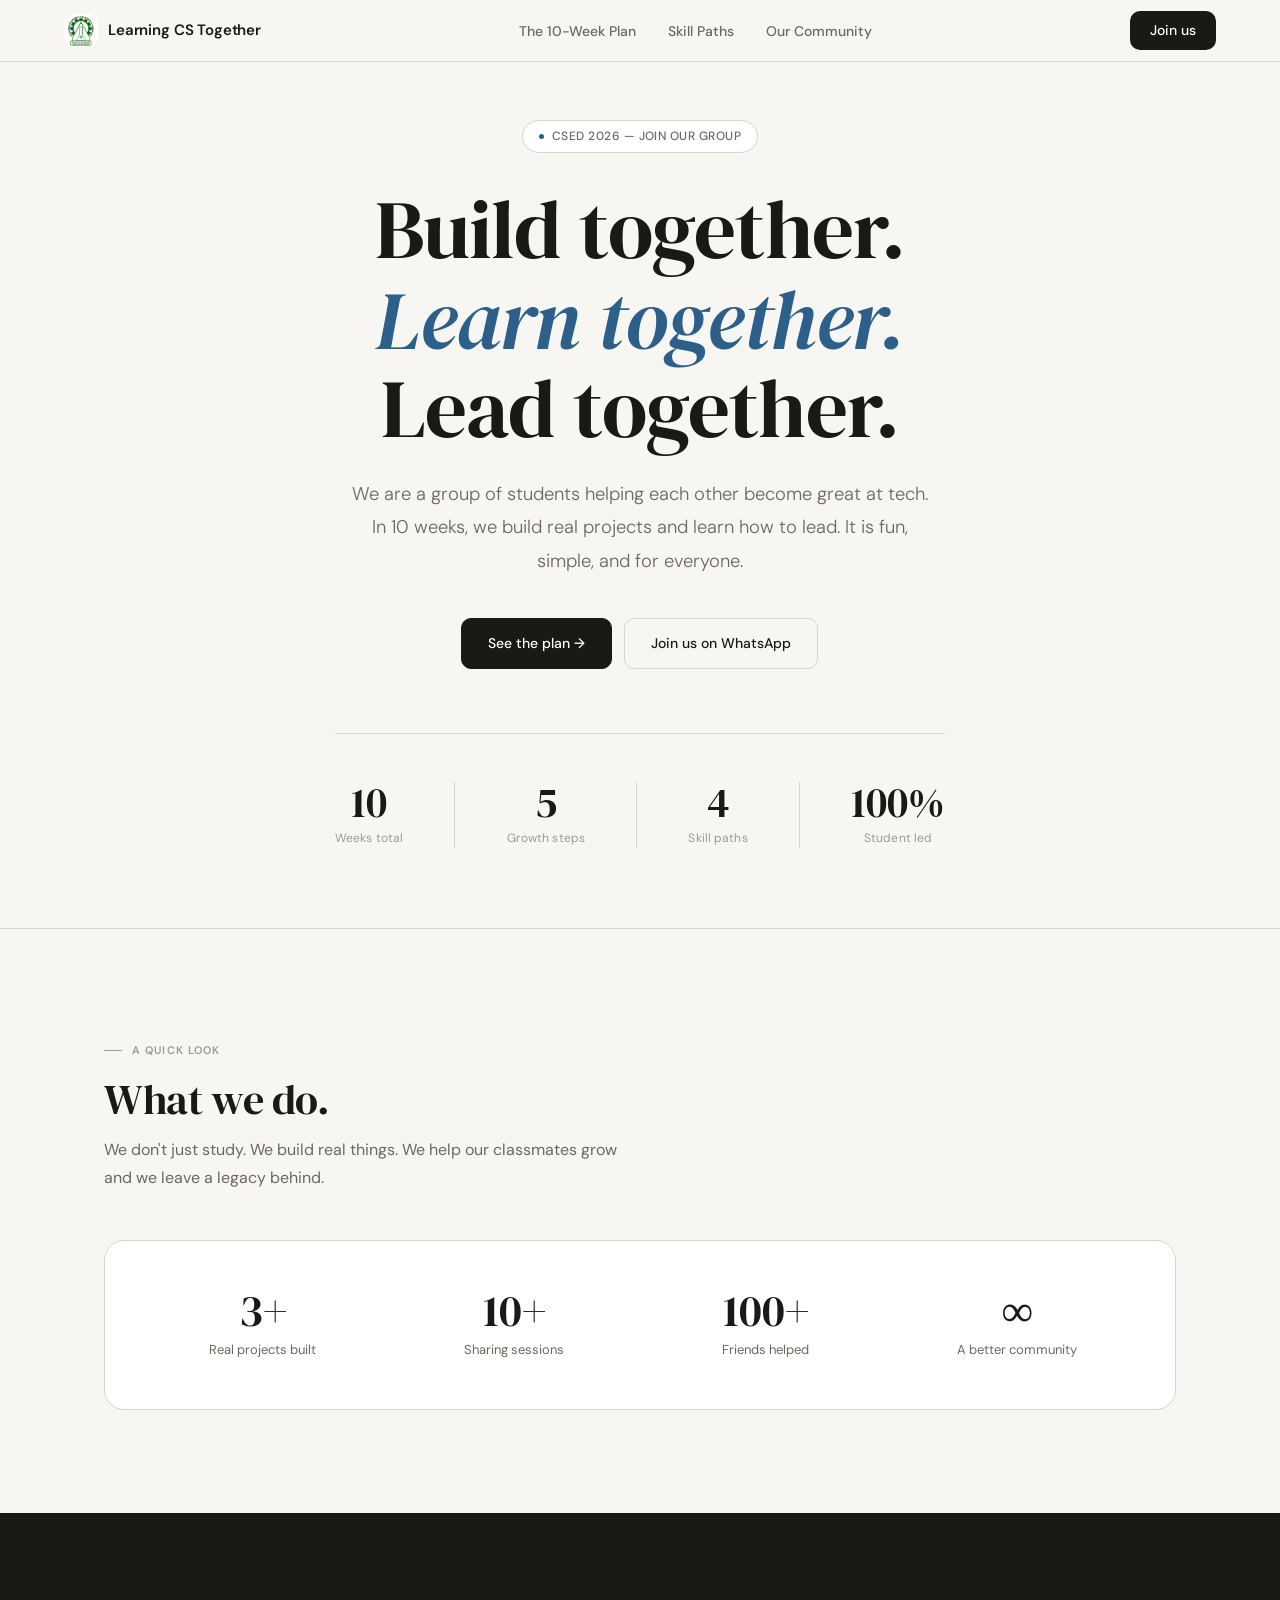
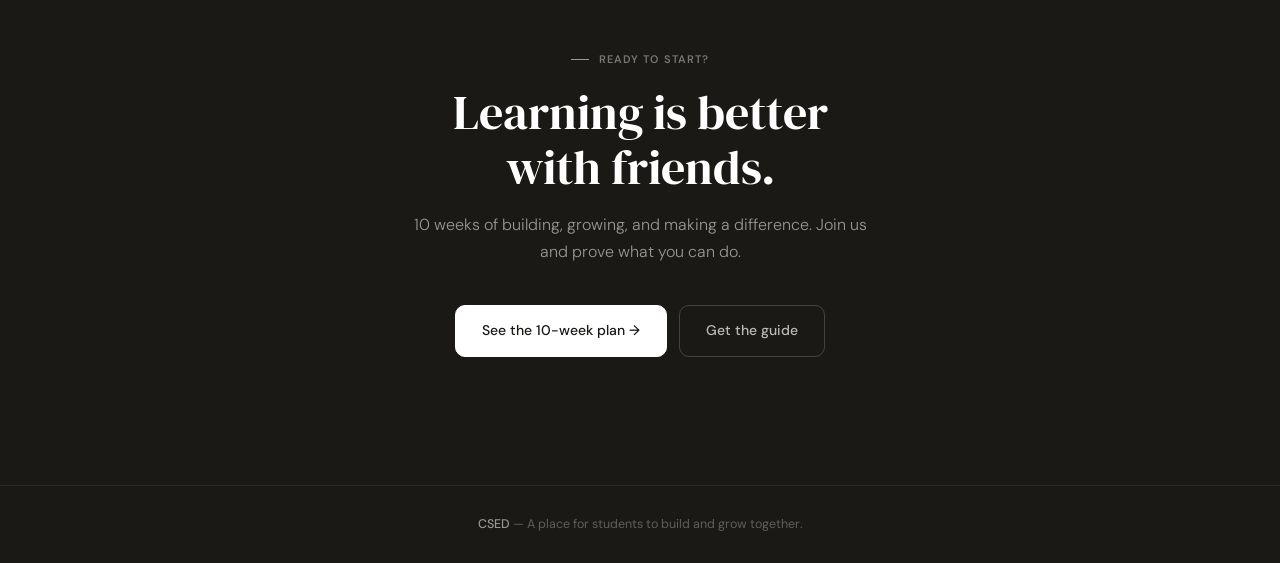
==== commit 1eef7cda: "Adding real nav logo" ====
--- a/index.html
+++ b/index.html
@@ -18,8 +18,8 @@
   <!-- NAV -->
   <nav>
     <a href="index.html" class="nav-logo">
-      <div class="nav-logo-mark">CSED</div>
-      <span class="nav-logo-text">Learning Computer Science Together</span>
+      <img src="public/images/logo.jpg" alt="CSED logo" class="nav-logo-mark" />
+      <span class="nav-logo-text">Learning CS Together</span>
     </a>
     <ul class="nav-links">
       <li><a href="program.html">The 10-Week Plan</a></li>
--- a/style.css
+++ b/style.css
@@ -79,18 +79,20 @@
 }
 
 .nav-logo-mark {
-  width: 30px;
-  height: 30px;
-  background: var(--accent);
-  border-radius: 6px;
-  display: flex;
-  align-items: center;
-  justify-content: center;
-  font-family: 'DM Sans', sans-serif;
-  font-size: 12px;
-  font-weight: 600;
-  color: #fff;
-  letter-spacing: 0.02em;
+  width: 34px;
+  height: 34px;
+  border-radius: 10px;
+  display: block;
+  object-fit: contain;
+  background: rgba(44, 95, 138, 0.1);
+  overflow: hidden;
+}
+
+.nav-logo-mark img {
+  width: 100%;
+  height: 100%;
+  object-fit: contain;
+  display: block;
 }
 
 .nav-logo-text {
@@ -926,6 +928,50 @@
   border-color: var(--ink-4);
 }
 
+.leader-card.leader-detail {
+  display: flex;
+  flex-wrap: wrap;
+  gap: 2rem;
+  align-items: flex-start;
+  max-width: 720px;
+  margin: 3rem auto;
+  padding: 2rem;
+}
+
+.leader-card.leader-detail > div:last-child {
+  flex: 1 1 240px;
+  min-width: 220px;
+}
+
+.leader-detail-img {
+  width: 150px;
+  height: 150px;
+  border-radius: 20px;
+  object-fit: cover;
+  border: 1px solid var(--rule);
+  display: block;
+}
+
+@media (max-width: 720px) {
+  .leader-card.leader-detail {
+    flex-direction: column;
+    align-items: center;
+    text-align: center;
+    padding: 1.5rem;
+  }
+
+  .leader-card.leader-detail > div:last-child {
+    min-width: unset;
+    width: 100%;
+  }
+
+  .leader-detail-img {
+    width: 100%;
+    max-width: 260px;
+    height: auto;
+  }
+}
+
 .leader-card::before {
   content: '';
   position: absolute;
